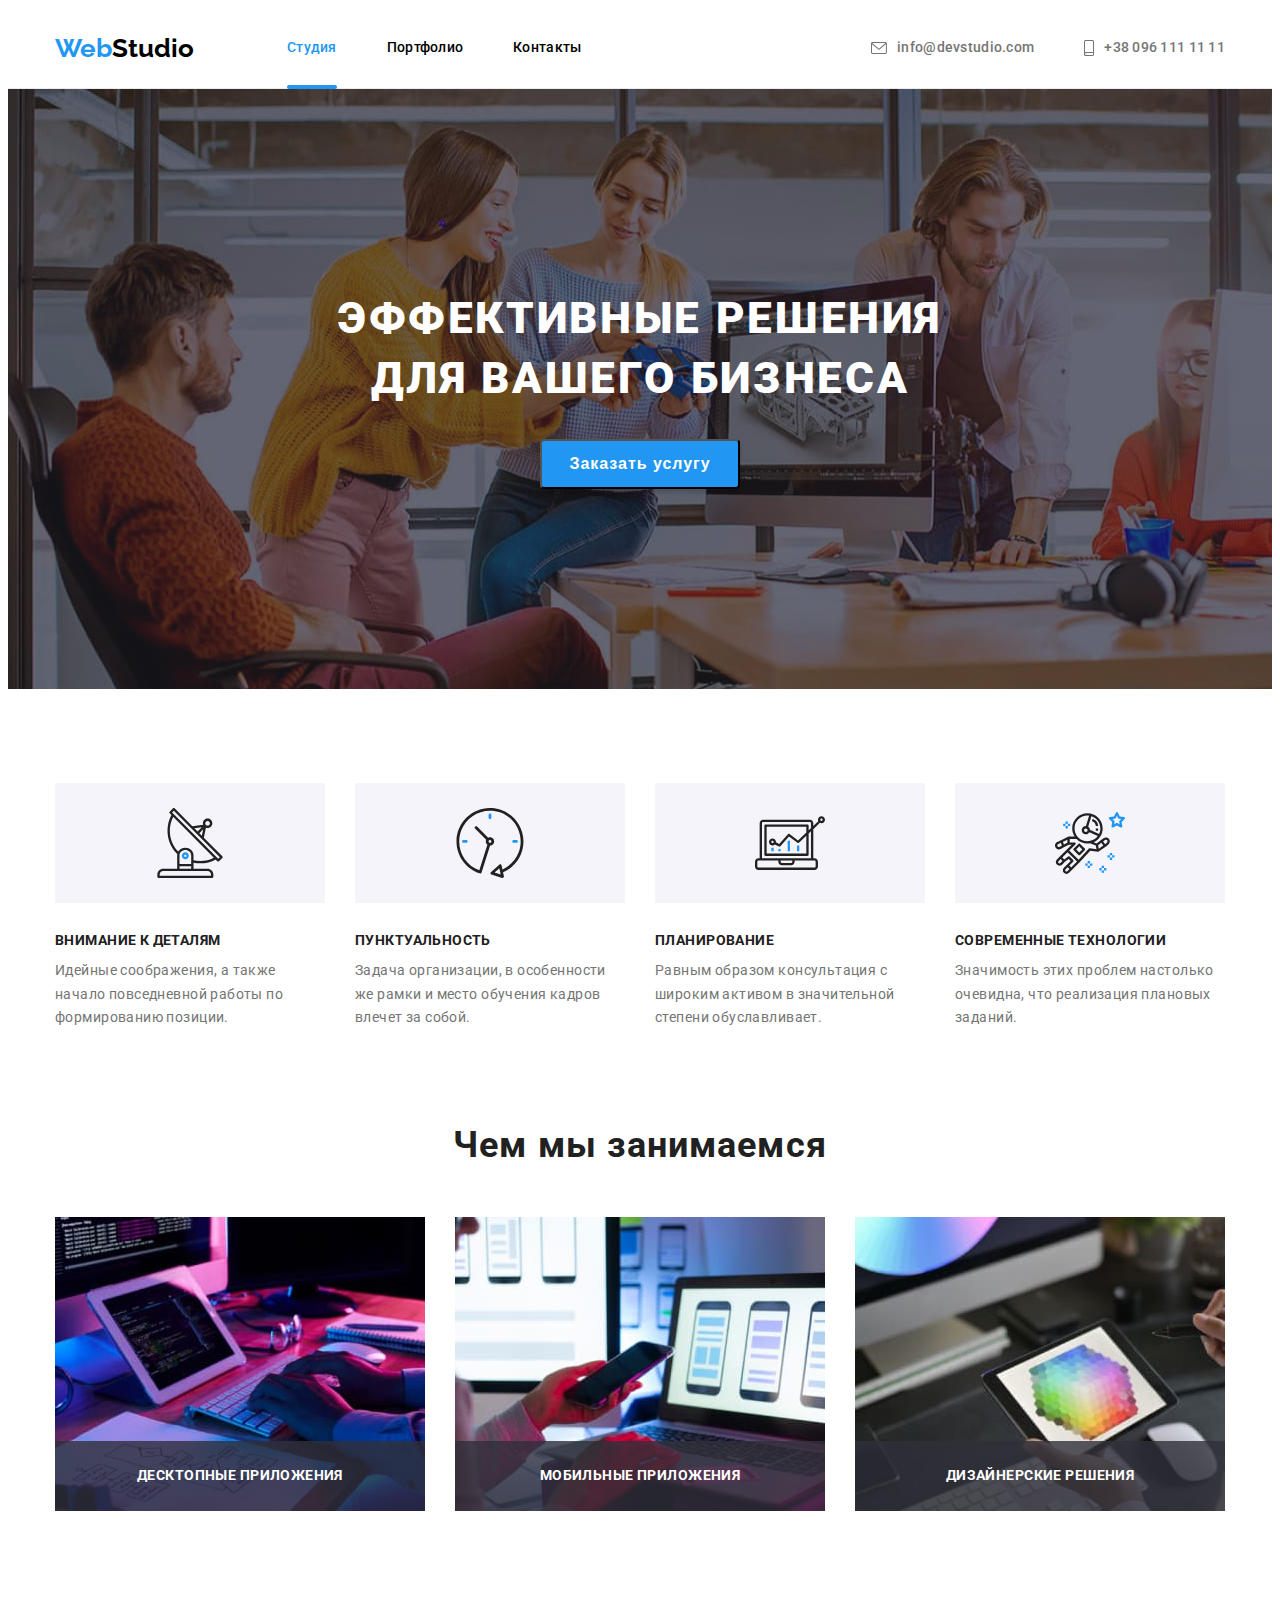
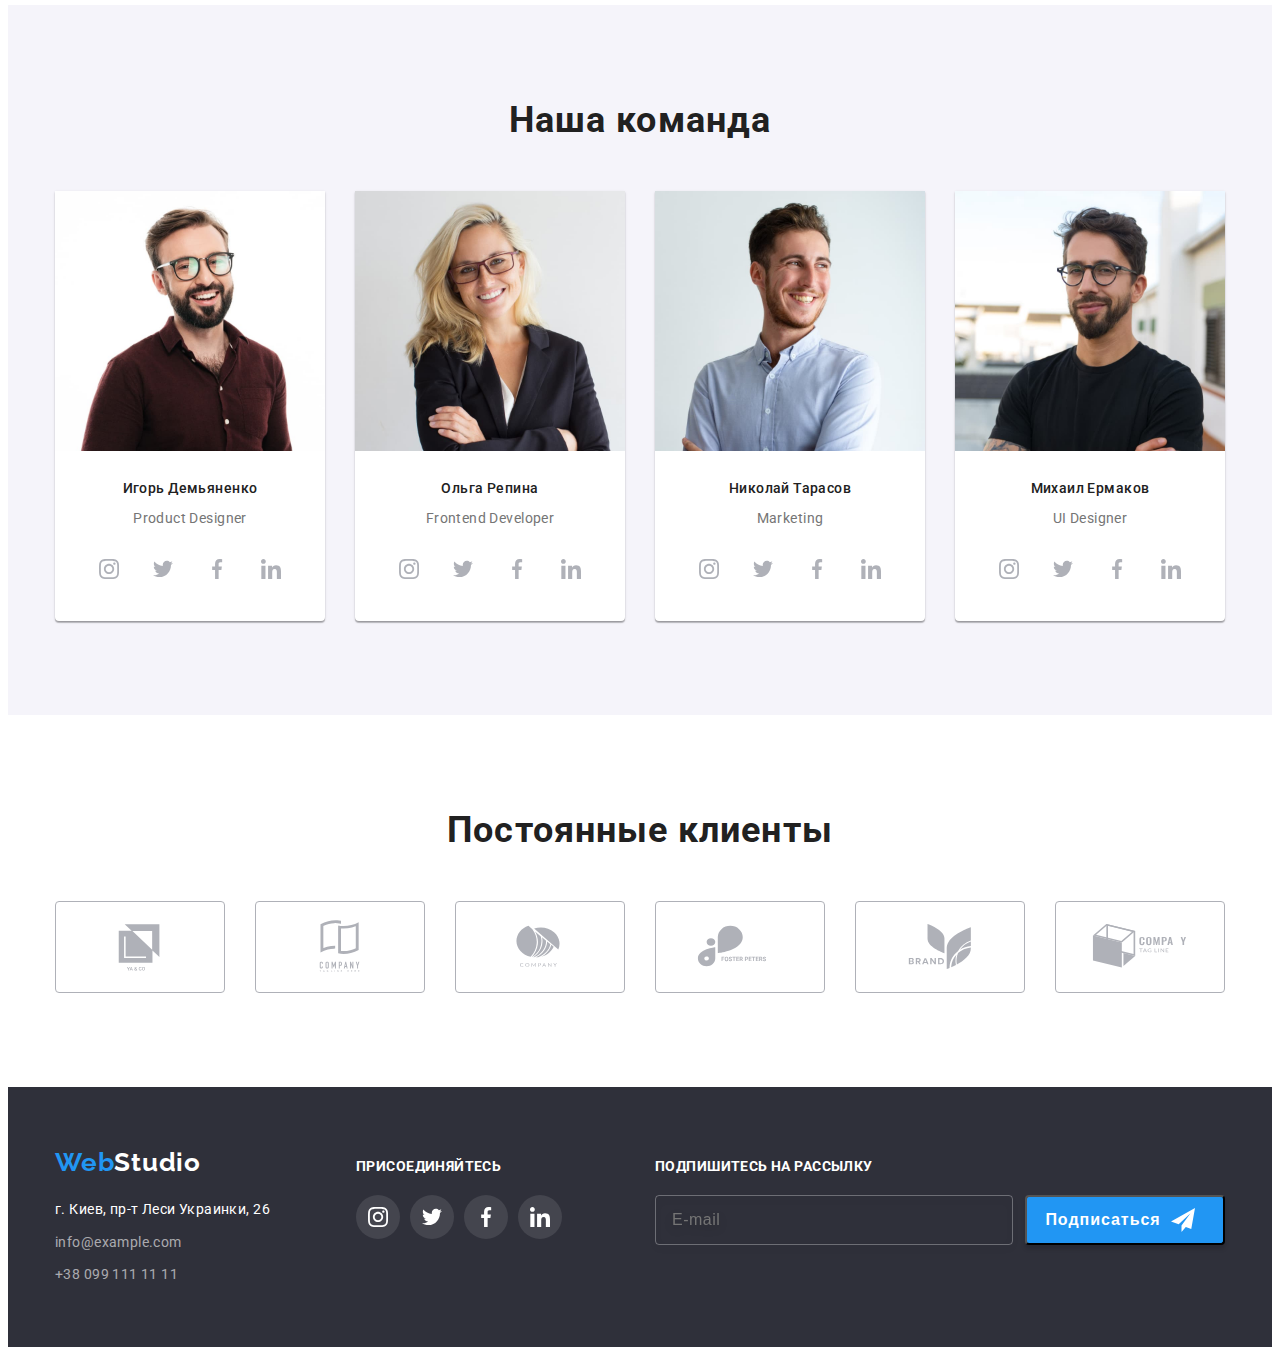
==== index.html @ 35cf9055 "1" ====
<!DOCTYPE html>
<html lang="ru">
  <head>
    <meta charset="UTF-8" />
    <meta http-equiv="X-UA-Compatible" content="IE=edge" />
    <meta name="viewport" content="width=device-width, initial-scale=1.0" />
    <title>WebStudio</title>
    <!-- подключение  modern-normalize -->
    <link
      rel="stylesheet"
      href="https://cdnjs.cloudflare.com/ajax/libs/modern-normalize/1.1.0/modern-normalize.min.css"
      integrity="sha512-wpPYUAdjBVSE4KJnH1VR1HeZfpl1ub8YT/NKx4PuQ5NmX2tKuGu6U/JRp5y+Y8XG2tV+wKQpNHVUX03MfMFn9Q=="
      crossorigin="anonymous"
      referrerpolicy="no-referrer"
    />
    <!-- подключение css -->
    <link rel="stylesheet" href="./css/styles.css" />
    <!-- подключение шрифтов -->
    <link rel="preconnect" href="https://fonts.googleapis.com" />
    <link rel="preconnect" href="https://fonts.gstatic.com" crossorigin />
    <link
      href="https://fonts.googleapis.com/css2?family=Raleway:wght@700&family=Roboto:wght@400;500;700;900&display=swap"
      rel="stylesheet"
    />
  </head>
  <body>
        
        <!-- <div class="backdrop is-hidden" data-modal>
          <div class="modal">
            <button type="button" class="modal-close" data-modal-close>
              <svg width="18" height="18">
                <use href="./imeges/icons.svg#icon-close"></use>
              </svg>
            </button>
          </div>
        </div> -->

    <!--Верхняя линия-->
    <header class="header">
      <div class="container">
        <nav class="header-nav">
          <a href="./index.html" class="header-logo link"><span class="header-web">Web</span>Studio</a>
          <ul class="list header-list">
            <li class="header-item">
              <a href="./index.html" class="link header-link current">Студия</a>
            </li>
            <li class="header-item">
              <a href="./portfolio.html" class="link header-link">Портфолио</a>
            </li>
            <li class="header-item">
              <a href="" class="link header-link">Контакты</a>
            </li>
          </ul>
        </nav>
        <!-- <div class="header-contact-list"> -->
        <ul class="header-list list header-contact-list">
          <li class="contact-item">
            <a href="mailto:info@devstudio.com" class="link header-contact">
              <svg class="tel-svg" width="16" height="12">
                <use href="./imeges/icons.svg#icon-envelope"></use>
              </svg>
              info@devstudio.com</a
            >
          </li>
          <li class="contact-item">
            <a href="tel:+380961111111" class="link header-contact">
              <svg class="tel-svg" width="10" height="16">
                <use href="./imeges/icons.svg#icon-smartphone"></use>
              </svg>
              +38 096 111 11 11</a
            >
          </li>
        </ul>
        <!-- </div> -->
      </div>
    </header>
    <main>
      <!--Герой-->
      <section class="hero">
        <div class="container">
          <h1 class="hero-title">Эффективные решения для вашего бизнеса</h1>
          <button type="button" class="button" data-modal-open>Заказать услугу</button>
        </div>
      </section>

      <!--Принципы работы-->
      <section class="work-principles">
        <div class="container">
          <h2 class="section-title visually-hidden">Принципы работы</h2>
          <ul class="list">
            <li class="principles-item">
              <div class="principles-icon-box">
                <svg width="70" height="70">
                  <use href="./imeges/icons.svg#icon-antenna"></use>
                </svg>
              </div>
              <h3 class="secondary-title">Внимание к деталям</h3>
              <p class="section-text">
                Идейные соображения, а также начало повседневной работы по формированию позиции.
              </p>
            </li>
            <li class="principles-item">
              <div class="principles-icon-box">
                <svg width="70" height="70">
                  <use href="./imeges/icons.svg#icon-clock"></use>
                </svg>
              </div>
              <h3 class="secondary-title">Пунктуальность</h3>
              <p class="section-text">
                Задача организации, в особенности же рамки и место обучения кадров влечет за собой.
              </p>
            </li>
            <li class="principles-item">
              <div class="principles-icon-box">
                <svg width="70" height="70">
                  <use href="./imeges/icons.svg#icon-diagram"></use>
                </svg>
              </div>
              <h3 class="secondary-title">Планирование</h3>
              <p class="section-text">
                Равным образом консультация с широким активом в значительной степени обуславливает.
              </p>
            </li>
            <li class="principles-item">
              <div class="principles-icon-box">
                <svg width="70" height="70">
                  <use href="./imeges/icons.svg#icon-astronaut"></use>
                </svg>
              </div>
              <h3 class="secondary-title">Современные технологии</h3>
              <p class="section-text">
                Значимость этих проблем настолько очевидна, что реализация плановых заданий.
              </p>
            </li>
          </ul>
        </div>
      </section>
      <!--Чем мы занимаемся-->
      <section class="activity">
        <div class="container">
          <h2 class="section-title">Чем мы занимаемся</h2>
          <ul class="list">
            <li class="activity-item">
              <div class="activity-wrap">
              <img src="./imeges/box1.jpg" alt="Разработка сайтов" width="370" />
              <p class="activity-wrap-text">Десктопные приложения</p>
            </div>
            </li>
            <li class="activity-item">
              <div class="activity-wrap">
              <img src="./imeges/box2.jpg" alt="Оптимизация" width="370" />
              <p class="activity-wrap-text">Мобильные приложения</p>
            </div>
            </li>
            <li class="activity-item">
              <div class="activity-wrap">
              <img src="./imeges/box3.jpg" alt="Подбор цвета" width="370" />
              <p class="activity-wrap-text">Дизайнерские решения</p>
            </div>
            </li>
          </ul>
        </div>
      </section>
      <!--Наша команда-->
      <section class="team">
        <div class="container">
          <h2 class="section-title">Наша команда</h2>
          <ul class="list team-list">
            <li class="team-item">
              <img
                src="./imeges/img_igor.jpg"
                alt="Игорь Демьяненко"
                class="team-img"
                width="270"
              />
              <div class="team-text">
                <h3 class="secondary-title">Игорь Демьяненко</h3>
                <p class="section-text">Product Designer</p>
                <ul class="list social-list">
                  <li class="social-item">
                    <a href="" class="link social-link">
                      <svg class="svg-social" width="20" height="20">
                        <use href="./imeges/icons.svg#icon-instagram"></use>
                      </svg>
                    </a>
                  </li>
                  <li class="social-item">
                    <a href="" class="link social-link">
                      <svg class="svg-social" width="20" height="20">
                        <use href="./imeges/icons.svg#icon-twitter"></use>
                      </svg>
                    </a>
                  </li>
                  <li class="social-item">
                    <a href="" class="link social-link">
                      <svg class="svg-social" width="20" height="20">
                        <use href="./imeges/icons.svg#icon-facebook"></use>
                      </svg>
                    </a>
                  </li>
                  <li class="social-item">
                    <a href="" class="link social-link">
                      <svg class="svg-social" width="20" height="20">
                        <use href="./imeges/icons.svg#icon-linkedin"></use>
                      </svg>
                    </a>
                  </li>
                </ul>
              </div>
              <div class="social-wrap">
                
              </div>
            </li>
            <li class="team-item">
              <img src="./imeges/img_olga.jpg" alt="Ольга Репина" class="team-img" width="270" />
              <div class="team-text">
                <h3 class="secondary-title">Ольга Репина</h3>
                <p class="section-text">Frontend Developer</p>
                <ul class="list social-list">
                  <li class="social-item">
                    <a href="" class="link social-link">
                      <svg class="svg-social" width="20" height="20">
                        <use href="./imeges/icons.svg#icon-instagram"></use>
                      </svg>
                    </a>
                  </li>
                  <li class="social-item">
                    <a href="" class="link social-link">
                      <svg class="svg-social" width="20" height="20">
                        <use href="./imeges/icons.svg#icon-twitter"></use>
                      </svg>
                    </a>
                  </li>
                  <li class="social-item">
                    <a href="" class="link social-link">
                      <svg class="svg-social" width="20" height="20">
                        <use href="./imeges/icons.svg#icon-facebook"></use>
                      </svg>
                    </a>
                  </li>
                  <li class="social-item">
                    <a href="" class="link social-link">
                      <svg class="svg-social" width="20" height="20">
                        <use href="./imeges/icons.svg#icon-linkedin"></use>
                      </svg>
                    </a>
                  </li>
                </ul>
              </div>
              <!-- <div class="social-wrap"> -->
                
              <!-- </div> -->
            </li>
            <li class="team-item">
              <img
                src="./imeges/img_nikolay.jpg"
                alt="Николай Тарасов"
                class="team-img"
                width="270"
              />
              <div class="team-text">
                <h3 class="secondary-title">Николай Тарасов</h3>
                <p class="section-text">Marketing</p>
                <ul class="list social-list">
                  <li class="social-item">
                    <a href="" class="link social-link">
                      <svg class="svg-social" width="20" height="20">
                        <use href="./imeges/icons.svg#icon-instagram"></use>
                      </svg>
                    </a>
                  </li>
                  <li class="social-item">
                    <a href="" class="link social-link">
                      <svg class="svg-social" width="20" height="20">
                        <use href="./imeges/icons.svg#icon-twitter"></use>
                      </svg>
                    </a>
                  </li>
                  <li class="social-item">
                    <a href="" class="link social-link">
                      <svg class="svg-social" width="20" height="20">
                        <use href="./imeges/icons.svg#icon-facebook"></use>
                      </svg>
                    </a>
                  </li>
                  <li class="social-item">
                    <a href="" class="link social-link">
                      <svg class="svg-social" width="20" height="20">
                        <use href="./imeges/icons.svg#icon-linkedin"></use>
                      </svg>
                    </a>
                  </li>
                </ul>
              </div>
              <!-- <div class="social-wrap"> -->
                
              <!-- </div> -->
            </li>
            <li class="team-item">
              <img
                src="./imeges/img_mihail.jpg"
                alt="Михаил Ермаков"
                class="team-img"
                width="270"
              />
              <div class="team-text">
                <h3 class="secondary-title">Михаил Ермаков</h3>
                <p class="section-text">UI Designer</p>
                <ul class="list social-list">
                  <li class="social-item">
                    <a href="" class="link social-link">
                      <svg class="svg-social" width="20" height="20">
                        <use href="./imeges/icons.svg#icon-instagram"></use>
                      </svg>
                    </a>
                  </li>
                  <li class="social-item">
                    <a href="" class="link social-link">
                      <svg class="svg-social" width="20" height="20">
                        <use href="./imeges/icons.svg#icon-twitter"></use>
                      </svg>
                    </a>
                  </li>
                  <li class="social-item">
                    <a href="" class="link social-link">
                      <svg class="svg-social" width="20" height="20">
                        <use href="./imeges/icons.svg#icon-facebook"></use>
                      </svg>
                    </a>
                  </li>
                  <li class="social-item">
                    <a href="" class="link social-link">
                      <svg class="svg-social" width="20" height="20">
                        <use href="./imeges/icons.svg#icon-linkedin"></use>
                      </svg>
                    </a>
                  </li>
                </ul>
              </div>
              <!-- <div class="social-wrap"> -->
                
              <!-- </div> -->
            </li>
          </ul>
        </div>
      </section>

      <!-- Постоянные клиенты -->

      <section class="clients">
        <div class="container">
        <h2 class="section-title">Постоянные клиенты</h2>
          <ul class="clients-list list">
            <li class="clients-item">
            <a href="" class="link clients-link">
              <svg class="clients-icon" width="106" height="60">
                <use href='./imeges/icons.svg#icon-logo1'></use>

              </svg>
            </a>
          </li>
          <li class="clients-item">
            <a href="" class="link clients-link">
              <svg class="clients-icon" width="106" height="60">
                <use href='./imeges/icons.svg#icon-logo2'></use>

              </svg>
            </a>
          </li>
          <li class="clients-item">
            <a href="" class="link clients-link">
              <svg class="clients-icon" width="106" height="60">
                <use href='./imeges/icons.svg#icon-logo3'></use>

              </svg>
            </a>
          </li>
          <li class="clients-item">
            <a href="" class="link clients-link">
              <svg class="clients-icon" width="106" height="60">
                <use href='./imeges/icons.svg#icon-logo4'></use>

              </svg>
            </a>
          </li>
          <li class="clients-item">
            <a href="" class="link clients-link">
              <svg class="clients-icon" width="106" height="60">
                <use href='./imeges/icons.svg#icon-logo5'></use>

              </svg>
            </a>
          </li>
          <li class="clients-item">
            <a href="" class="link clients-link">
              <svg class="clients-icon" width="106" height="60">
                <use href='./imeges/icons.svg#icon-logo6'></use>

              </svg>
            </a>
          </li>
        </ul>
      </div>
        </section>
    </main>


    <!--Футер-->
    <footer class="footer">
      <div class="container">
        <div class="footer-address-wrap">
        <a href="./index.html" class="footer-logo link"><span class="header-web">Web</span>Studio</a>
        <address class="footer-address">
          <ul class="list">
            <li class="footer-item">
              <a
                class="link footer-address"
                href="https://goo.gl/maps/mXZvtL3YNKknpCyy6"
                target="_blank"
                rel="noopener noreferrer"
                >г. Киев, пр-т Леси Украинки, 26</a
              >
            </li>
            <li class="footer-item">
              <a href="mailto:info@example.com" class="link footer-contact">info@example.com</a>
            </li>
            <li class="footer-item">
              <a href="tel:+380991111111" class="link footer-contact">+38 099 111 11 11</a>
            </li>
          </ul>
        </address>
        </div>
        <div class="footer-social">
          <h3 class="secondary-title">присоединяйтесь</h3>
          <ul class="list footer-social-list">
            <li class="footer-social-item">
              <a href="" class="footer-social-link link">
                <svg class="footer-svg" width="20" height="20" >
                  <use href="./imeges/icons.svg#icon-instagram">
                  </use>
                </svg>
              </a>
            </li>
            <li class="footer-social-item">
              <a href="" class="footer-social-link link">
                <svg class="footer-svg" width="20" height="20" >
                  <use href="./imeges/icons.svg#icon-twitter">
                  </use>
                </svg>
              </a>
            </li>
            <li class="footer-social-item">
              <a href="" class="footer-social-link link">
                <svg class="footer-svg" width="20" height="20" >
                  <use href="./imeges/icons.svg#icon-facebook">
                  </use>
                </svg>
              </a>
            </li>
            <li class="footer-social-item">
              <a href="" class="footer-social-link link">
                <svg class="footer-svg" width="20" height="20" >
                  <use href="./imeges/icons.svg#icon-linkedin">
                  </use>
                </svg>
              </a>
            </li>
          </ul>
        </div>
        <form action="#" class="subscribe-form">
        <div class="subscribe">

          <div class="subscribe-wrap-up">
          <label for="subscribe-email" class="subscribe-text">Подпишитесь на рассылку</label>
          </div>
          <div class="subscribe-wrap">
          <input type="email" name="subscribe-email" id="subscribe-email" class="subscribe-input" placeholder="E-mail">
          
          <button type="submit" class="button btn-subscribe">
            Подписаться
            <svg class="icon-send" width='24' height='24'>
              <use href="./imeges/icons.svg#icon-send"></use>
            </svg>
          </button>
          </div>
          </div>

          </form>

      </div>
    </footer>
    <div class="backdrop is-hidden" data-modal>
          <div class="modal">
            <button type="button" class="modal-close button" data-modal-close>
              <svg width="18" height="18">
                <use href="./imeges/icons.svg#icon-close"></use>
              </svg>
            </button>
            <p class="title-modal">Оставьте свои данные, мы вам перезвоним</p>
            <form action="#">

              <div class="form-field">
              <label for="name" class="modal-label">Имя</label>
              <input type="text" name="name" class="modal-input" id="name">
              <svg width="18" height="18" class="form-input-icon">
                <use href="./imeges/icons.svg#icon-modal-name"></use>
              </svg>
              </div>

               <div class="form-field">
              <label for="tel" class="modal-label">Телефон</label>
              <input type="tel" name="phone" class="modal-input" id="tel">
              <svg width="18" height="18" class="form-input-icon">
                <use href="./imeges/icons.svg#icon-modal-phone"></use>
              </svg>
              </div>

               <div class="form-field">
              <label for="email" class="modal-label">Почта</label>
              <input type="email" name="email" class="modal-input" id="email">
              <svg width="18" height="18" class="form-input-icon">
                <use href="./imeges/icons.svg#icon-modal-email"></use>
              </svg>
              </div>

              <div class="form-field-coment">
              <label for="coment" class="modal-label">Почта</label>
              <textarea name="coment" id="coment" class="modal-coment" placeholder="Введите текст" ></textarea>
              </div>

              <div class="form-check">
              <input type="checkbox" id="check" class="policy-check visually-hidden">
              <label for="check" class="check-text">
              <span class="check-span">
                <svg width="16" height="15" class="form-check-icon">
                <use href="./imeges/icons.svg#icon-check"></use>
              </svg>
              </span>Соглашаюсь с рассылкой и принимаю&nbsp;<a href="">Условия договора</a></label>
              </div>

              <button type="submit" class="button btn-modal">Отправить</button>
            </form>
          </div>
        </div>



    <script src="./js/modal.js"></script>
  </body>
</html>
---- css/styles.css ----
* {
  box-sizing: border-box;
}

:root {
  --title-color-text: #212121;
  --primery-color-text: #757575;
  --color-prime: #000000;
  --color-hover: #2196f3;
}

body {
  font-family: 'Roboto', sans-serif;
}

p,
h1,
h2,
h3,
h4,
h5,
h6 {
  margin: 0;
}

ul {
  margin: 0;
  padding: 0;
}

button {
  cursor: pointer;
  padding: 0;
}

img {
  display: block;
}

.list {
  list-style: none;
}

.link {
  text-decoration: none;
}

.visually-hidden {
  position: absolute;
  white-space: nowrap;
  width: 1px;
  height: 1px;
  overflow: hidden;
  border: 0;
  padding: 0;
  clip: rect(0 0 0 0);
  clip-path: inset(50%);
  margin: -1px;
}

.container {
  width: 1200px;
  padding-left: 15px;
  padding-right: 15px;
  margin: 0 auto;
  /* outline: 2px solid red; */
}

/* Цвет заголовка секции  #757575  */
/* Цвет дополнительного текста #212121 */
/* Цвет фона белый  */

.list {
  list-style: none;
}
.link {
  text-decoration: none;
}
/* ----------------------------header------------------ */
.header .container {
  display: flex;
  align-items: center;
}
.header {
  border-bottom: 1px solid #ececec;
}
.header-nav {
  display: flex;
  align-items: center;
}
.header-nav .header-logo {
  margin-right: 93px;
  font-family: 'Raleway', sans-serif;
  font-weight: 700;
  font-size: 26px;
  line-height: 1.19;
  color: var(--color-prime);
}
.header-web {
  color: #2196f3;
}
.header-list {
  display: flex;
  font-weight: 500;
  font-size: 14px;
  line-height: 1.14;
  letter-spacing: 0.02em;
}
.header-item:not(:last-child) {
  margin-right: 50px;
}
.tel-svg {
  margin-right: 10px;
  align-items: center;
}
.header-contact {
  display: flex;
  align-items: center;
  color: var(--primery-color-text);
  font-weight: 500;
  font-size: 14px;
  line-height: 1.14;
  letter-spacing: 0.02em;
  fill: #757575;
  padding-top: 32px;
  padding-bottom: 32px;
  transition: color 250ms cubic-bezier(0.4, 0, 0.2, 1), fill 250ms cubic-bezier(0.4, 0, 0.2, 1);
}
.header-contact-list {
  display: flex;
  margin-left: auto;
  align-items: center;
}
.contact-item:nth-child(1) {
  margin-right: 50px;
}
.header-nav .header-list {
  color: var(--color-hover);
}

.header-link {
  display: block;
  padding-top: 32px;
  padding-bottom: 32px;
  color: var(--color-prime);
  transition: color 250ms cubic-bezier(0.4, 0, 0.2, 1);
}
.current {
  color: var(--color-hover);
  position: relative;
}
.current::after {
  content: '';
  width: 100%;
  height: 4px;
  background-color: var(--color-hover);
  border-radius: 2px;
  position: absolute;
  left: 0;
  bottom: -1px;
}
.header-link:hover,
.header-link:focus,
.header-contact:hover,
.header-contact:focus,
.tel-svg:hover {
  color: var(--color-hover);
  fill: var(--color-hover);
}

/*------------------------ HERO---------------- */
.hero {
  max-width: 1600px;
  /* background-color: #2f303a; */
  padding-top: 200px;
  padding-bottom: 200px;
  text-align: center;
  margin: 0 auto;
  /* background: rgba(47, 48, 58, 0.4); */
  background-image: linear-gradient(to top, rgba(47, 48, 58, 0.4), rgba(47, 48, 58, 0.4)),
    url(../imeges/Img.jpg);
}

.hero .hero-title {
  color: white;
  font-family: Roboto;
  font-weight: 900;
  font-size: 44px;
  line-height: 1.36;
  letter-spacing: 0.06em;
  text-transform: uppercase;
  text-align: center;
  margin: 0 auto 30px auto;
  max-width: 696px;
}

.button {
  box-shadow: 0px 4px 4px rgba(0, 0, 0, 0.15);
  border-radius: 4px;
  width: 200px;
  height: 50px;
  color: white;
  background-color: var(--color-hover);
  font-weight: 700;
  font-size: 16px;
  line-height: 1.875;
  letter-spacing: 0.06em;
  transition: background-color 250ms cubic-bezier(0.4, 0, 0.2, 1);
}
.hero .button:hover,
.hero .button:focus {
  background-color: #188ce8;
}

/* ---------------------SECTION--------------- */
.section-title {
  color: var(--title-color-text);
  font-weight: 700;
  font-size: 36px;
  line-height: 1.17;
  letter-spacing: 0.03em;
  text-align: center;
  margin-bottom: 50px;
}
.work-principles .secondary-title {
  font-weight: 700;
  text-transform: uppercase;
  margin-bottom: 10px;
}
.secondary-title {
  color: var(--title-color-text);
  font-weight: 500;
  font-size: 14px;
  line-height: 1.14;
  letter-spacing: 0.03em;
  /* text-transform: uppercase; */
}
.section-text {
  color: var(--primery-color-text);
  font-weight: 400;
  font-size: 14px;
  line-height: 1.71;
  letter-spacing: 0.03em;
}

/* ----------------Принципы работы----------- */
.work-principles {
  padding-top: 94px;
}
.principles-icon-box {
  display: flex;
  align-items: center;
  justify-content: center;
  width: 270px;
  height: 120px;
  background-color: #f5f4fa;
  /* text-align: center;
  padding-top: 25px;
  padding-bottom: 25px; */
  /* filter: drop-shadow(0px 4px 4px rgba(0, 0, 0, 0.25)); */
  margin-bottom: 30px;
}

.work-principles .list {
  display: flex;
  margin-right: -30px;
}
.activity .section-title {
  margin-bottom: 50px;
}
.principles-item {
  width: 270px;
  margin-right: 30px;
}
/* ------------Чем мы занимаемся----------- */
.activity {
  padding-top: 94px;
  padding-bottom: 94px;
}
.activity-wrap {
  position: relative;
}
.activity-wrap-text {
  display: flex;
  align-items: center;
  justify-content: center;
  position: absolute;
  bottom: 0;
  right: 0;
  width: 100%;
  padding-top: 27px;
  padding-bottom: 27px;
  /* height: 70px; */
  background: rgba(47, 48, 58, 0.8);
  font-weight: 700;
  font-size: 14px;
  line-height: 1.14;
  text-align: center;
  letter-spacing: 0.03em;
  text-transform: uppercase;
  color: #ffffff;
}
.activity .list {
  display: flex;

  /* margin-right: -30px; */
}
.activity-item:not(:last-child) {
  margin-right: 30px;
}
/* ------------Наша команда----------- */
.team {
  background-color: #f5f4fa;
  padding-top: 94px;
  padding-bottom: 94px;
}
.team .section-title {
  margin-bottom: 50px;
}
.team-list {
  display: flex;
  margin-right: -30px;
}

.team-item {
  margin-right: 30px;
  background-color: #fff;
  /* padding-bottom: 30px; */
  box-shadow: 0px 1px 3px rgba(0, 0, 0, 0.12), 0px 1px 1px rgba(0, 0, 0, 0.14),
    0px 2px 1px rgba(0, 0, 0, 0.2);
  border-radius: 0px 0px 4px 4px;
}
.team-text {
  padding: 30px 20px 30px 20px;
  text-align: center;
}
.team .secondary-title {
  margin-bottom: 10px;
}
.team .section-text {
  margin-bottom: 16px;
  /* text-align: center; */
  /* margin-bottom: 30px; */
}
.social-list {
  display: flex;
  align-items: center;
  justify-content: center;
}

.social-link {
  display: flex;
  align-items: center;
  justify-content: center;
  width: 44px;
  height: 44px;
  color: #afb1b8;
  border-radius: 50%;
  background-color: #fff;
  transition: color 250ms cubic-bezier(0.4, 0, 0.2, 1),
    background-color 250ms cubic-bezier(0.4, 0, 0.2, 1);
}
.svg-social {
  fill: currentColor;
}

.social-link:hover,
.social-link:focus {
  background-color: var(--color-hover);
  width: 44px;
  height: 44px;
  border-radius: 50%;
  cursor: pointer;
  color: #ffffff;
}

.social-item {
  display: flex;
  align-items: center;
  justify-content: center;
}
.social-item + .social-item {
  margin-left: 10px;
}

/* --------------------Постоянные клиенты #afb1b8 ------------ */
.clients {
  padding-top: 94px;
  padding-bottom: 94px;
}
.clients-list {
  display: flex;
}
.clients-link {
  display: flex;
  align-items: center;
  justify-content: center;
  width: 170px;
  height: 92px;
  border: 1px solid #afb1b8;
  border-radius: 4px;
  color: #afb1b8;
  transition: color 250ms cubic-bezier(0.4, 0, 0.2, 1), border 250ms cubic-bezier(0.4, 0, 0.2, 1);
}
.clients-icon {
  fill: currentColor;
}
.clients-item + .clients-item {
  margin-left: 30px;
}
.clients-link:hover {
  color: var(--color-hover);
  border: 1px solid #2196f3;
}

/* -------------------- FOOTER------------ */
.footer {
  /* display: flex; */
  /* flex-direction: row; */
  background: #2f303a;
  padding-top: 60px;
  padding-bottom: 60px;
}
.footer .container {
  display: flex;
  align-items: baseline;
}
.footer-logo {
  display: block;
  color: #ffffff;
  font-family: Raleway;
  font-weight: 700;
  font-size: 26px;
  line-height: 1.19;
  letter-spacing: 0.03em;
  margin-bottom: 20px;
}
.footer-address-wrap {
  min-width: 231px;
}

.footer-address {
  color: #ffffff;
  font-style: normal;
  font-weight: 400;
  font-size: 14px;
  line-height: 1.71;
  letter-spacing: 0.03em;
  /* margin-bottom: 9px; */
}
.footer-item:not(:last-child) {
  margin-bottom: 9px;
}

.footer-contact {
  font-weight: 400;
  font-size: 14px;
  line-height: 1.71;
  letter-spacing: 0.03em;
  color: rgba(255, 255, 255, 0.6);
}
.footer-social {
  margin-left: 70px;
  margin-right: 93px;
}
.footer-social .secondary-title {
  color: #ffffff;
  font-weight: 700;
  text-transform: uppercase;
  margin-bottom: 20px;
}
.footer-social-list {
  display: flex;
}
.footer-social-link {
  display: flex;
  width: 44px;
  height: 44px;
  background: rgba(255, 255, 255, 0.1);
  border-radius: 50%;
  align-items: center;
  justify-content: center;
  color: #ffffff;
  transition: background-color 250ms cubic-bezier(0.4, 0, 0.2, 1);
}
.footer-social-item + .footer-social-item {
  margin-left: 10px;
}
.footer-social-link:hover,
.footer-social-link:focus {
  background-color: var(--color-hover);
}
.footer-svg {
  fill: currentColor;
}
.subscribe {
  display: flex;
  flex-direction: column;
  margin-left: auto;
}
.subscribe-form {
  margin-left: auto;
}
.subscribe-text {
  font-weight: 700;
  font-size: 14px;
  line-height: 1.14;
  letter-spacing: 0.03em;
  text-transform: uppercase;
  color: #ffffff;
}

.subscribe-input {
  width: 358px;
  outline: none;
  border: 1px solid rgba(255, 255, 255, 0.3);
  filter: drop-shadow(0px 4px 4px rgba(0, 0, 0, 0.15));
  border-radius: 4px;
  background-color: transparent;
  padding-right: 16px;
  padding-left: 16px;
  font-size: 16px;
  line-height: 1.25;
  letter-spacing: 0.03em;
  color: rgba(255, 255, 255, 0.6);
}
.btn-subscribe {
  width: 200px;
  height: 50px;
  font-weight: 700;
  font-size: 16px;
  line-height: 1.86;
  display: flex;
  align-items: center;
  justify-content: center;
  letter-spacing: 0.06em;
  color: #ffffff;
  box-shadow: 0px 4px 4px rgba(0, 0, 0, 0.15);
  margin-left: 12px;
  transition: background-color 250ms cubic-bezier(0.4, 0, 0.2, 1);
}

.btn-subscribe:hover,
.btn-subscribe:focus {
  background-color: #188ce8;
}

.icon-send {
  margin: 0 10px 0 10px;
  fill: #ffffff;
}
.subscribe-wrap-up {
  margin-bottom: 20px;
}
.subscribe-wrap {
  display: flex;
  width: 100%;
}

/* ------------Portfolio--------- */

/* ---------FILTER BUTTONS------------ */
.gallery {
  padding-top: 94px;
  padding-bottom: 94px;
}

.btn {
  font-family: inherit;
  background-color: #f5f4fa;
  color: var(--title-color-text);
  font-weight: 500;
  font-size: 16px;
  line-height: 1.63;
  letter-spacing: 0.03em;
  border-radius: 4px;
  border: none;
  padding: 6px 22px;
  transition: background-color 250ms cubic-bezier(0.4, 0, 0.2, 1),
    color 250ms cubic-bezier(0.4, 0, 0.2, 1), box-shadow 250ms cubic-bezier(0.4, 0, 0.2, 1);
}
.filter-item:not(:last-child) {
  margin-right: 8px;
}
.filter-list {
  display: flex;
  margin-bottom: 50px;
  justify-content: center;
}

.btn:hover,
.btn:focus {
  background-color: var(--color-hover);
  color: #ffffff;
  box-shadow: 0px 3px 1px rgba(0, 0, 0, 0.1), 0px 1px 2px rgba(0, 0, 0, 0.08),
    0px 2px 2px rgba(0, 0, 0, 0.12);
}

/* -----------Галерея----------------- */

.filter-title {
  color: var(--title-color-text);
  font-weight: 700;
  font-size: 18px;
  line-height: 2;
  letter-spacing: 0.06em;

  margin-bottom: 4px;
}
.filter-text {
  color: var(--primery-color-text);
  font-style: 400;
  font-size: 16px;
  line-height: 1.86;
  letter-spacing: 0.03em;
}
.gallery-text {
  padding: 20px 24px;
  border-right: 1px solid #eeeeee;
  border-bottom: 1px solid #eeeeee;
  border-left: 1px solid #eeeeee;
}
.gallery-item {
  margin-right: 30px;
  margin-bottom: 30px;
  background: #ffffff;
  flex-basis: calc((100% - 90px) / 3);
}
.gallery-list-wrap {
  position: relative;
  overflow: hidden;
}
.gallery-item:hover .gallery-hover-text {
  transform: translateY(0);
}
.gallery-hover-text {
  position: absolute;
  height: 100%;
  top: 0;
  left: 0;
  padding: 63px 24px;
  background-color: rgba(33, 150, 243, 0.9);
  font-weight: 400;
  font-size: 18px;
  line-height: 1.56;
  letter-spacing: 0.03em;
  color: #ffffff;
  transform: translateY(101%);
  transition: transform 250ms cubic-bezier(0.4, 0, 0.2, 1);
}
.gallery-link {
  display: block;
  transition: box-shadow 250ms cubic-bezier(0.4, 0, 0.2, 1);
}
.gallery-link:hover,
.gallery-link:focus {
  box-shadow: 0px 1px 1px rgba(0, 0, 0, 0.12), 0px 4px 4px rgba(0, 0, 0, 0.06),
    1px 4px 6px rgba(0, 0, 0, 0.16);
}
.gallery-list {
  display: flex;
  flex-wrap: wrap;
  margin-right: -30px;
  margin-bottom: -30px;
}

/* --------------MODAL------------ */

.backdrop {
  position: fixed;
  top: 0;
  width: 100vw;
  height: 100vh;
  background-color: rgba(0, 0, 0, 0.2);
  transition: opacity 500ms cubic-bezier(0.4, 0, 0.2, 1),
    visibility 500ms cubic-bezier(0.4, 0, 0.2, 1);
}

/* .backdrop.is-hidden {
  opacity: 0;
  pointer-events: none;
} */

.modal {
  width: 528px;
  min-height: 581px;
  background-color: #fff;
  border-radius: 4px;
  box-shadow: 0px 1px 3px rgba(0, 0, 0, 0.12), 0px 1px 1px rgba(0, 0, 0, 0.14),
    0px 2px 1px rgba(0, 0, 0, 0.2);
  position: absolute;
  top: 50%;
  left: 50%;
  padding: 40px;
  transform: translate(-50%, -50%) scale(1) rotate(0deg);
  transition: transform 500ms cubic-bezier(0.4, 0, 0.2, 1);
}
.title-modal {
  font-weight: 700;
  font-size: 20px;
  line-height: 1.15;
  text-align: center;
  letter-spacing: 0.03em;
  color: #212121;
  margin-bottom: 12px;
}
.backdrop.is-hidden .modal {
  transform: translate(-50%, -50%) scale(0.5) rotate(720deg);
  transition: transform 500ms cubic-bezier(0.4, 0, 0.2, 1);
}

.modal-close {
  position: absolute;
  display: flex;
  align-items: center;
  justify-content: center;
  top: 8px;
  right: 8px;
  width: 30px;
  height: 30px;
  background: transparent;
  border-radius: 50%;
  border: 1px solid rgba(0, 0, 0, 0.1);
}
.modal-close:hover,
.modal-close:focus {
  fill: var(--color-hover);
}
.is-hidden {
  opacity: 0;
  pointer-events: none;
  visibility: hidden;
}
.form-field {
  position: relative;
  display: flex;
  flex-direction: column;
  margin-bottom: 10px;
}
.form-field-coment {
  display: flex;
  flex-direction: column;
  margin-bottom: 20px;
}
.form-input-icon {
  position: absolute;
  /* top: 20px; */
  left: 12px;
  bottom: 11px;
  fill: var(--title-color-text);
  transition: fill 250ms cubic-bezier(0.4, 0, 0.2, 1);
}

.modal-label {
  font-size: 12px;
  line-height: 1.17;
  letter-spacing: 0.01em;
  color: #757575;
  margin-bottom: 4px;
}

.modal-input {
  outline: none;
  height: 40px;
  border: 1px solid rgba(33, 33, 33, 0.2);
  border-radius: 4px;
  padding-left: 42px;
  transition: border 250ms cubic-bezier(0.4, 0, 0.2, 1);
}
.modal-input:focus,
.modal-coment:focus {
  border: 1px solid var(--color-hover);
}
.modal-input:focus ~ .form-input-icon {
  fill: var(--color-hover);
}
.modal-coment {
  outline: none;
  width: 448px;
  height: 120px;
  padding: 12px 16px;
  border: 1px solid rgba(33, 33, 33, 0.2);
  border-radius: 4px;
  transition: border 250ms cubic-bezier(0.4, 0, 0.2, 1);
  resize: none;
}
.modal-coment::placeholder {
  font-size: 14px;
  line-height: 1.14;
  letter-spacing: 0.01em;
  color: rgba(117, 117, 117, 0.5);
}
.check-text {
  display: flex;
  align-items: center;
  justify-content: center;
  font-size: 14px;
  line-height: 1.71;
  letter-spacing: 0.03em;
  color: #757575;
}

.check-text span {
  width: 16px;
  height: 15px;
  border: 2px solid #000000;
  border-radius: 3px;
  margin-right: 8px;
  display: inline-flex;
  align-items: center;
  justify-content: center;
}

.form-check {
  display: flex;
  align-items: center;
  justify-content: center;
  margin-bottom: 30px;
}

.form-check-icon {
  fill: #ffffff;
}

.policy-check:checked + .check-text span {
  border: none;
  background-color: var(--color-hover);
}

.btn-modal {
  display: block;
  margin-right: auto;
  margin-left: auto;
  transition: background-color 250ms cubic-bezier(0.4, 0, 0.2, 1);
}
.btn-modal:hover,
.btn-modal:focus {
  background-color: #188ce8;
}
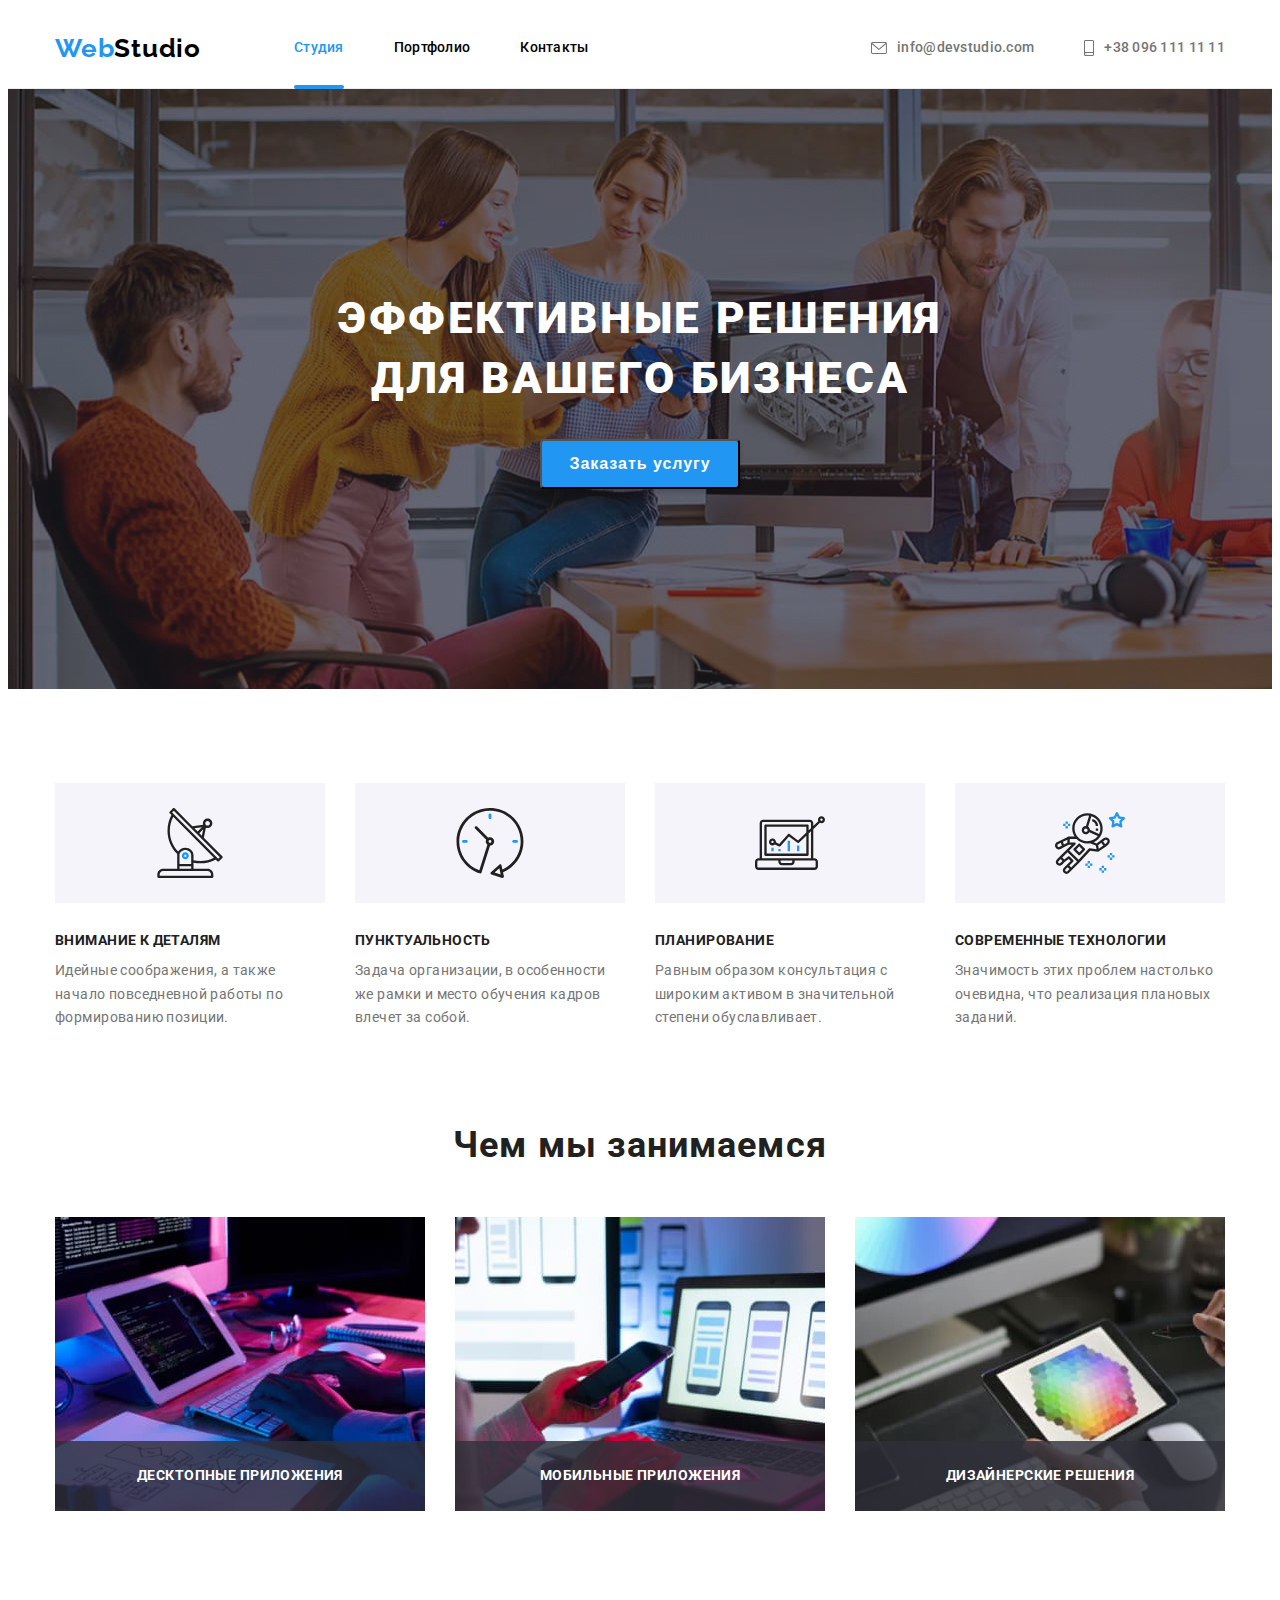
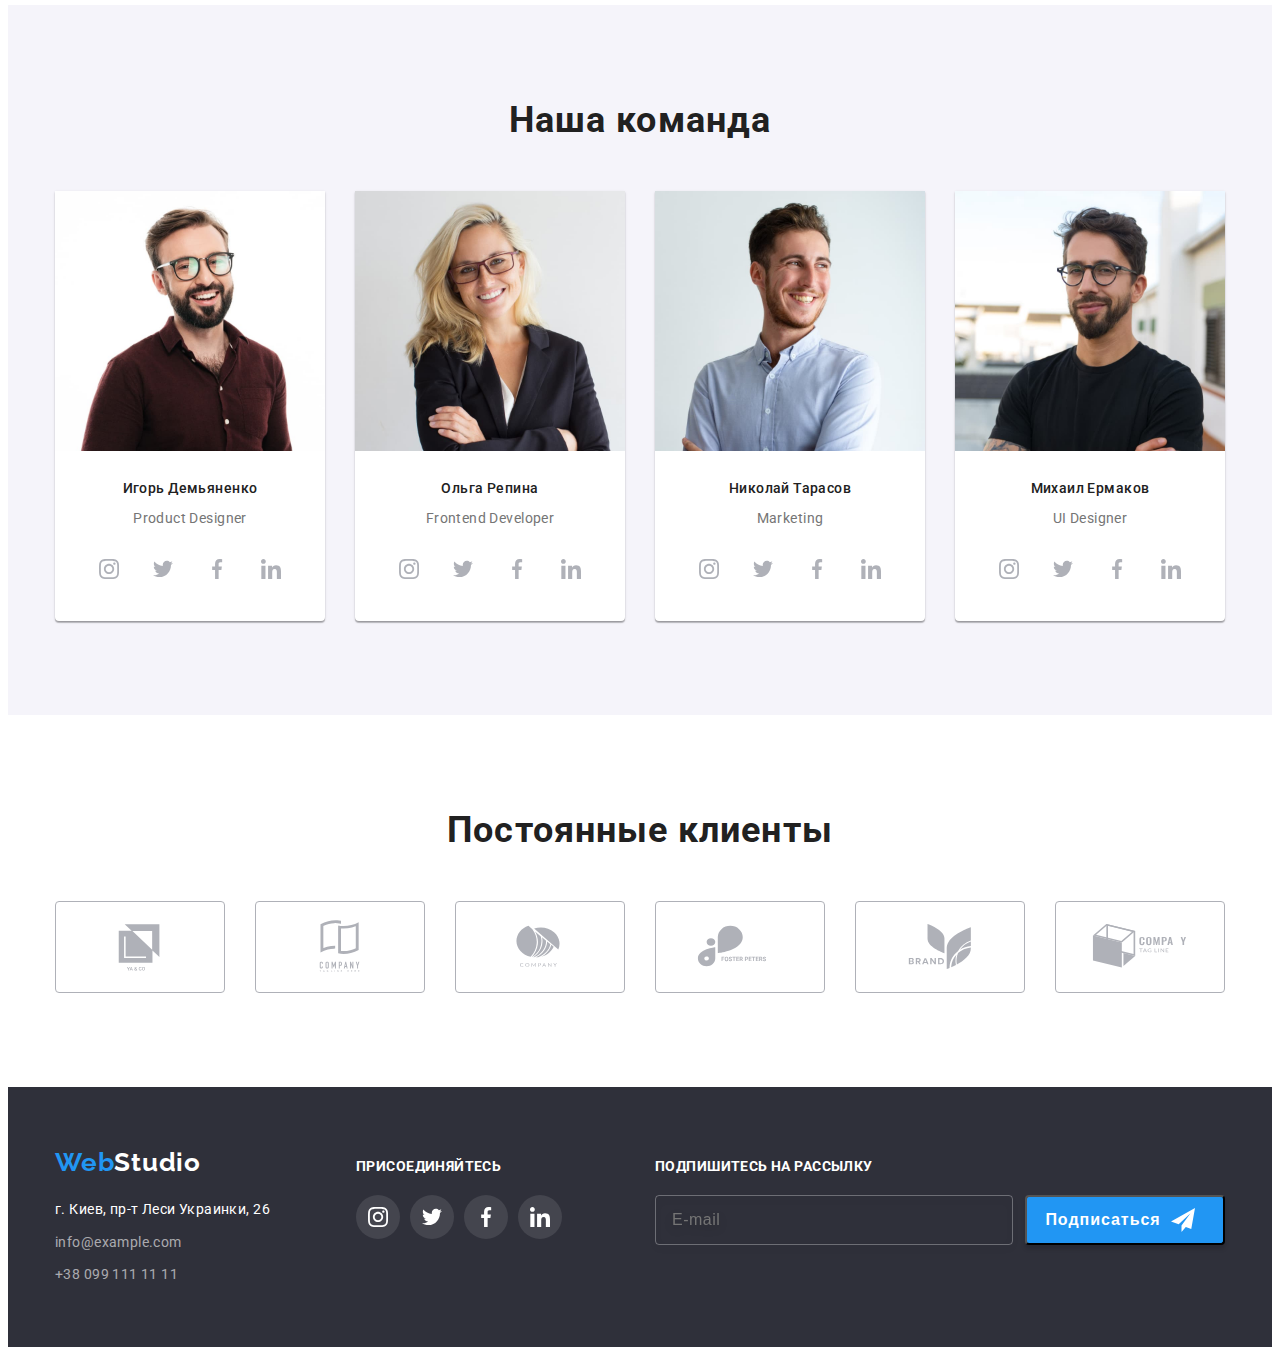
==== commit 4a1f639f: "Делает секции, заканчивает компонент _Buttons" ====
--- a/index.html
+++ b/index.html
@@ -15,6 +15,7 @@
     />
     <!-- подключение css -->
     <link rel="stylesheet" href="./css/styles.css" />
+    <link rel="stylesheet" href="./css/main.min.css" />
     <!-- подключение шрифтов -->
     <link rel="preconnect" href="https://fonts.googleapis.com" />
     <link rel="preconnect" href="https://fonts.gstatic.com" crossorigin />
@@ -24,22 +25,13 @@
     />
   </head>
   <body>
-        
-        <!-- <div class="backdrop is-hidden" data-modal>
-          <div class="modal">
-            <button type="button" class="modal-close" data-modal-close>
-              <svg width="18" height="18">
-                <use href="./imeges/icons.svg#icon-close"></use>
-              </svg>
-            </button>
-          </div>
-        </div> -->
-
     <!--Верхняя линия-->
     <header class="header">
       <div class="container">
         <nav class="header-nav">
-          <a href="./index.html" class="header-logo link"><span class="header-web">Web</span>Studio</a>
+          <a href="./index.html" class="logo logo__header link"
+            ><span class="header-web">Web</span>Studio</a
+          >
           <ul class="list header-list">
             <li class="header-item">
               <a href="./index.html" class="link header-link current">Студия</a>
@@ -142,21 +134,21 @@
           <ul class="list">
             <li class="activity-item">
               <div class="activity-wrap">
-              <img src="./imeges/box1.jpg" alt="Разработка сайтов" width="370" />
-              <p class="activity-wrap-text">Десктопные приложения</p>
-            </div>
+                <img src="./imeges/box1.jpg" alt="Разработка сайтов" width="370" />
+                <p class="activity-wrap-text">Десктопные приложения</p>
+              </div>
             </li>
             <li class="activity-item">
               <div class="activity-wrap">
-              <img src="./imeges/box2.jpg" alt="Оптимизация" width="370" />
-              <p class="activity-wrap-text">Мобильные приложения</p>
-            </div>
+                <img src="./imeges/box2.jpg" alt="Оптимизация" width="370" />
+                <p class="activity-wrap-text">Мобильные приложения</p>
+              </div>
             </li>
             <li class="activity-item">
               <div class="activity-wrap">
-              <img src="./imeges/box3.jpg" alt="Подбор цвета" width="370" />
-              <p class="activity-wrap-text">Дизайнерские решения</p>
-            </div>
+                <img src="./imeges/box3.jpg" alt="Подбор цвета" width="370" />
+                <p class="activity-wrap-text">Дизайнерские решения</p>
+              </div>
             </li>
           </ul>
         </div>
@@ -207,9 +199,7 @@
                   </li>
                 </ul>
               </div>
-              <div class="social-wrap">
-                
-              </div>
+              <div class="social-wrap"></div>
             </li>
             <li class="team-item">
               <img src="./imeges/img_olga.jpg" alt="Ольга Репина" class="team-img" width="270" />
@@ -248,7 +238,7 @@
                 </ul>
               </div>
               <!-- <div class="social-wrap"> -->
-                
+
               <!-- </div> -->
             </li>
             <li class="team-item">
@@ -293,7 +283,7 @@
                 </ul>
               </div>
               <!-- <div class="social-wrap"> -->
-                
+
               <!-- </div> -->
             </li>
             <li class="team-item">
@@ -338,7 +328,7 @@
                 </ul>
               </div>
               <!-- <div class="social-wrap"> -->
-                
+
               <!-- </div> -->
             </li>
           </ul>
@@ -349,201 +339,198 @@
 
       <section class="clients">
         <div class="container">
-        <h2 class="section-title">Постоянные клиенты</h2>
+          <h2 class="section-title">Постоянные клиенты</h2>
           <ul class="clients-list list">
             <li class="clients-item">
-            <a href="" class="link clients-link">
-              <svg class="clients-icon" width="106" height="60">
-                <use href='./imeges/icons.svg#icon-logo1'></use>
-
-              </svg>
-            </a>
-          </li>
-          <li class="clients-item">
-            <a href="" class="link clients-link">
-              <svg class="clients-icon" width="106" height="60">
-                <use href='./imeges/icons.svg#icon-logo2'></use>
-
-              </svg>
-            </a>
-          </li>
-          <li class="clients-item">
-            <a href="" class="link clients-link">
-              <svg class="clients-icon" width="106" height="60">
-                <use href='./imeges/icons.svg#icon-logo3'></use>
-
-              </svg>
-            </a>
-          </li>
-          <li class="clients-item">
-            <a href="" class="link clients-link">
-              <svg class="clients-icon" width="106" height="60">
-                <use href='./imeges/icons.svg#icon-logo4'></use>
-
-              </svg>
-            </a>
-          </li>
-          <li class="clients-item">
-            <a href="" class="link clients-link">
-              <svg class="clients-icon" width="106" height="60">
-                <use href='./imeges/icons.svg#icon-logo5'></use>
-
-              </svg>
-            </a>
-          </li>
-          <li class="clients-item">
-            <a href="" class="link clients-link">
-              <svg class="clients-icon" width="106" height="60">
-                <use href='./imeges/icons.svg#icon-logo6'></use>
-
-              </svg>
-            </a>
-          </li>
-        </ul>
-      </div>
-        </section>
+              <a href="" class="link clients-link">
+                <svg class="clients-icon" width="106" height="60">
+                  <use href="./imeges/icons.svg#icon-logo1"></use>
+                </svg>
+              </a>
+            </li>
+            <li class="clients-item">
+              <a href="" class="link clients-link">
+                <svg class="clients-icon" width="106" height="60">
+                  <use href="./imeges/icons.svg#icon-logo2"></use>
+                </svg>
+              </a>
+            </li>
+            <li class="clients-item">
+              <a href="" class="link clients-link">
+                <svg class="clients-icon" width="106" height="60">
+                  <use href="./imeges/icons.svg#icon-logo3"></use>
+                </svg>
+              </a>
+            </li>
+            <li class="clients-item">
+              <a href="" class="link clients-link">
+                <svg class="clients-icon" width="106" height="60">
+                  <use href="./imeges/icons.svg#icon-logo4"></use>
+                </svg>
+              </a>
+            </li>
+            <li class="clients-item">
+              <a href="" class="link clients-link">
+                <svg class="clients-icon" width="106" height="60">
+                  <use href="./imeges/icons.svg#icon-logo5"></use>
+                </svg>
+              </a>
+            </li>
+            <li class="clients-item">
+              <a href="" class="link clients-link">
+                <svg class="clients-icon" width="106" height="60">
+                  <use href="./imeges/icons.svg#icon-logo6"></use>
+                </svg>
+              </a>
+            </li>
+          </ul>
+        </div>
+      </section>
     </main>
-
 
     <!--Футер-->
     <footer class="footer">
       <div class="container">
         <div class="footer-address-wrap">
-        <a href="./index.html" class="footer-logo link"><span class="header-web">Web</span>Studio</a>
-        <address class="footer-address">
-          <ul class="list">
-            <li class="footer-item">
-              <a
-                class="link footer-address"
-                href="https://goo.gl/maps/mXZvtL3YNKknpCyy6"
-                target="_blank"
-                rel="noopener noreferrer"
-                >г. Киев, пр-т Леси Украинки, 26</a
-              >
-            </li>
-            <li class="footer-item">
-              <a href="mailto:info@example.com" class="link footer-contact">info@example.com</a>
-            </li>
-            <li class="footer-item">
-              <a href="tel:+380991111111" class="link footer-contact">+38 099 111 11 11</a>
-            </li>
-          </ul>
-        </address>
+          <a href="./index.html" class="logo logo__footer link"
+            ><span class="header-web">Web</span>Studio</a
+          >
+          <address class="footer-address">
+            <ul class="list">
+              <li class="footer-item">
+                <a
+                  class="link footer-address"
+                  href="https://goo.gl/maps/mXZvtL3YNKknpCyy6"
+                  target="_blank"
+                  rel="noopener noreferrer"
+                  >г. Киев, пр-т Леси Украинки, 26</a
+                >
+              </li>
+              <li class="footer-item">
+                <a href="mailto:info@example.com" class="link footer-contact">info@example.com</a>
+              </li>
+              <li class="footer-item">
+                <a href="tel:+380991111111" class="link footer-contact">+38 099 111 11 11</a>
+              </li>
+            </ul>
+          </address>
         </div>
         <div class="footer-social">
           <h3 class="secondary-title">присоединяйтесь</h3>
           <ul class="list footer-social-list">
             <li class="footer-social-item">
               <a href="" class="footer-social-link link">
-                <svg class="footer-svg" width="20" height="20" >
-                  <use href="./imeges/icons.svg#icon-instagram">
-                  </use>
+                <svg class="footer-svg" width="20" height="20">
+                  <use href="./imeges/icons.svg#icon-instagram"></use>
                 </svg>
               </a>
             </li>
             <li class="footer-social-item">
               <a href="" class="footer-social-link link">
-                <svg class="footer-svg" width="20" height="20" >
-                  <use href="./imeges/icons.svg#icon-twitter">
-                  </use>
+                <svg class="footer-svg" width="20" height="20">
+                  <use href="./imeges/icons.svg#icon-twitter"></use>
                 </svg>
               </a>
             </li>
             <li class="footer-social-item">
               <a href="" class="footer-social-link link">
-                <svg class="footer-svg" width="20" height="20" >
-                  <use href="./imeges/icons.svg#icon-facebook">
-                  </use>
+                <svg class="footer-svg" width="20" height="20">
+                  <use href="./imeges/icons.svg#icon-facebook"></use>
                 </svg>
               </a>
             </li>
             <li class="footer-social-item">
               <a href="" class="footer-social-link link">
-                <svg class="footer-svg" width="20" height="20" >
-                  <use href="./imeges/icons.svg#icon-linkedin">
-                  </use>
+                <svg class="footer-svg" width="20" height="20">
+                  <use href="./imeges/icons.svg#icon-linkedin"></use>
                 </svg>
               </a>
             </li>
           </ul>
         </div>
         <form action="#" class="subscribe-form">
-        <div class="subscribe">
-
-          <div class="subscribe-wrap-up">
-          <label for="subscribe-email" class="subscribe-text">Подпишитесь на рассылку</label>
+          <div class="subscribe">
+            <div class="subscribe-wrap-up">
+              <label for="subscribe-email" class="subscribe-text">Подпишитесь на рассылку</label>
+            </div>
+            <div class="subscribe-wrap">
+              <input
+                type="email"
+                name="subscribe-email"
+                id="subscribe-email"
+                class="subscribe-input"
+                placeholder="E-mail"
+              />
+
+              <button type="submit" class="button button__subscribe">
+                Подписаться
+                <svg class="icon-send" width="24" height="24">
+                  <use href="./imeges/icons.svg#icon-send"></use>
+                </svg>
+              </button>
+            </div>
           </div>
-          <div class="subscribe-wrap">
-          <input type="email" name="subscribe-email" id="subscribe-email" class="subscribe-input" placeholder="E-mail">
-          
-          <button type="submit" class="button btn-subscribe">
-            Подписаться
-            <svg class="icon-send" width='24' height='24'>
-              <use href="./imeges/icons.svg#icon-send"></use>
-            </svg>
-          </button>
-          </div>
-          </div>
-
-          </form>
-
+        </form>
       </div>
     </footer>
     <div class="backdrop is-hidden" data-modal>
-          <div class="modal">
-            <button type="button" class="modal-close button" data-modal-close>
-              <svg width="18" height="18">
-                <use href="./imeges/icons.svg#icon-close"></use>
-              </svg>
-            </button>
-            <p class="title-modal">Оставьте свои данные, мы вам перезвоним</p>
-            <form action="#">
-
-              <div class="form-field">
-              <label for="name" class="modal-label">Имя</label>
-              <input type="text" name="name" class="modal-input" id="name">
-              <svg width="18" height="18" class="form-input-icon">
-                <use href="./imeges/icons.svg#icon-modal-name"></use>
-              </svg>
-              </div>
-
-               <div class="form-field">
-              <label for="tel" class="modal-label">Телефон</label>
-              <input type="tel" name="phone" class="modal-input" id="tel">
-              <svg width="18" height="18" class="form-input-icon">
-                <use href="./imeges/icons.svg#icon-modal-phone"></use>
-              </svg>
-              </div>
-
-               <div class="form-field">
-              <label for="email" class="modal-label">Почта</label>
-              <input type="email" name="email" class="modal-input" id="email">
-              <svg width="18" height="18" class="form-input-icon">
-                <use href="./imeges/icons.svg#icon-modal-email"></use>
-              </svg>
-              </div>
-
-              <div class="form-field-coment">
-              <label for="coment" class="modal-label">Почта</label>
-              <textarea name="coment" id="coment" class="modal-coment" placeholder="Введите текст" ></textarea>
-              </div>
-
-              <div class="form-check">
-              <input type="checkbox" id="check" class="policy-check visually-hidden">
-              <label for="check" class="check-text">
+      <div class="modal">
+        <button type="button" class="button__modal--close" data-modal-close>
+          <svg width="18" height="18">
+            <use href="./imeges/icons.svg#icon-close"></use>
+          </svg>
+        </button>
+        <p class="title-modal">Оставьте свои данные, мы вам перезвоним</p>
+        <form action="#">
+          <div class="form-field">
+            <label for="name" class="modal-label">Имя</label>
+            <input type="text" name="name" class="modal-input" id="name" />
+            <svg width="18" height="18" class="form-input-icon">
+              <use href="./imeges/icons.svg#icon-modal-name"></use>
+            </svg>
+          </div>
+
+          <div class="form-field">
+            <label for="tel" class="modal-label">Телефон</label>
+            <input type="tel" name="phone" class="modal-input" id="tel" />
+            <svg width="18" height="18" class="form-input-icon">
+              <use href="./imeges/icons.svg#icon-modal-phone"></use>
+            </svg>
+          </div>
+
+          <div class="form-field">
+            <label for="email" class="modal-label">Почта</label>
+            <input type="email" name="email" class="modal-input" id="email" />
+            <svg width="18" height="18" class="form-input-icon">
+              <use href="./imeges/icons.svg#icon-modal-email"></use>
+            </svg>
+          </div>
+
+          <div class="form-field-coment">
+            <label for="coment" class="modal-label">Почта</label>
+            <textarea
+              name="coment"
+              id="coment"
+              class="modal-coment"
+              placeholder="Введите текст"
+            ></textarea>
+          </div>
+
+          <div class="form-check">
+            <input type="checkbox" id="check" class="policy-check visually-hidden" />
+            <label for="check" class="check-text">
               <span class="check-span">
                 <svg width="16" height="15" class="form-check-icon">
-                <use href="./imeges/icons.svg#icon-check"></use>
-              </svg>
-              </span>Соглашаюсь с рассылкой и принимаю&nbsp;<a href="">Условия договора</a></label>
-              </div>
-
-              <button type="submit" class="button btn-modal">Отправить</button>
-            </form>
+                  <use href="./imeges/icons.svg#icon-check"></use>
+                </svg> </span
+              >Соглашаюсь с рассылкой и принимаю&nbsp;<a href="">Условия договора</a></label
+            >
           </div>
-        </div>
-
-
+
+          <button type="submit" class="button button__modal">Отправить</button>
+        </form>
+      </div>
+    </div>
 
     <script src="./js/modal.js"></script>
   </body>
--- a/css/styles.css
+++ b/css/styles.css
@@ -1,839 +1,21 @@
-* {
-  box-sizing: border-box;
-}
-
-:root {
-  --title-color-text: #212121;
-  --primery-color-text: #757575;
-  --color-prime: #000000;
-  --color-hover: #2196f3;
-}
-
-body {
-  font-family: 'Roboto', sans-serif;
-}
-
-p,
-h1,
-h2,
-h3,
-h4,
-h5,
-h6 {
-  margin: 0;
-}
-
-ul {
-  margin: 0;
-  padding: 0;
-}
-
-button {
-  cursor: pointer;
-  padding: 0;
-}
-
-img {
-  display: block;
-}
-
-.list {
-  list-style: none;
-}
-
-.link {
-  text-decoration: none;
-}
-
-.visually-hidden {
-  position: absolute;
-  white-space: nowrap;
-  width: 1px;
-  height: 1px;
-  overflow: hidden;
-  border: 0;
-  padding: 0;
-  clip: rect(0 0 0 0);
-  clip-path: inset(50%);
-  margin: -1px;
-}
-
-.container {
-  width: 1200px;
-  padding-left: 15px;
-  padding-right: 15px;
-  margin: 0 auto;
-  /* outline: 2px solid red; */
-}
-
-/* Цвет заголовка секции  #757575  */
-/* Цвет дополнительного текста #212121 */
-/* Цвет фона белый  */
-
-.list {
-  list-style: none;
-}
-.link {
-  text-decoration: none;
-}
 /* ----------------------------header------------------ */
-.header .container {
-  display: flex;
-  align-items: center;
-}
-.header {
-  border-bottom: 1px solid #ececec;
-}
-.header-nav {
-  display: flex;
-  align-items: center;
-}
-.header-nav .header-logo {
-  margin-right: 93px;
-  font-family: 'Raleway', sans-serif;
-  font-weight: 700;
-  font-size: 26px;
-  line-height: 1.19;
-  color: var(--color-prime);
-}
-.header-web {
-  color: #2196f3;
-}
-.header-list {
-  display: flex;
-  font-weight: 500;
-  font-size: 14px;
-  line-height: 1.14;
-  letter-spacing: 0.02em;
-}
-.header-item:not(:last-child) {
-  margin-right: 50px;
-}
-.tel-svg {
-  margin-right: 10px;
-  align-items: center;
-}
-.header-contact {
-  display: flex;
-  align-items: center;
-  color: var(--primery-color-text);
-  font-weight: 500;
-  font-size: 14px;
-  line-height: 1.14;
-  letter-spacing: 0.02em;
-  fill: #757575;
-  padding-top: 32px;
-  padding-bottom: 32px;
-  transition: color 250ms cubic-bezier(0.4, 0, 0.2, 1), fill 250ms cubic-bezier(0.4, 0, 0.2, 1);
-}
-.header-contact-list {
-  display: flex;
-  margin-left: auto;
-  align-items: center;
-}
-.contact-item:nth-child(1) {
-  margin-right: 50px;
-}
-.header-nav .header-list {
-  color: var(--color-hover);
-}
-
-.header-link {
-  display: block;
-  padding-top: 32px;
-  padding-bottom: 32px;
-  color: var(--color-prime);
-  transition: color 250ms cubic-bezier(0.4, 0, 0.2, 1);
-}
-.current {
-  color: var(--color-hover);
-  position: relative;
-}
-.current::after {
-  content: '';
-  width: 100%;
-  height: 4px;
-  background-color: var(--color-hover);
-  border-radius: 2px;
-  position: absolute;
-  left: 0;
-  bottom: -1px;
-}
-.header-link:hover,
-.header-link:focus,
-.header-contact:hover,
-.header-contact:focus,
-.tel-svg:hover {
-  color: var(--color-hover);
-  fill: var(--color-hover);
-}
 
 /*------------------------ HERO---------------- */
-.hero {
-  max-width: 1600px;
-  /* background-color: #2f303a; */
-  padding-top: 200px;
-  padding-bottom: 200px;
-  text-align: center;
-  margin: 0 auto;
-  /* background: rgba(47, 48, 58, 0.4); */
-  background-image: linear-gradient(to top, rgba(47, 48, 58, 0.4), rgba(47, 48, 58, 0.4)),
-    url(../imeges/Img.jpg);
-}
-
-.hero .hero-title {
-  color: white;
-  font-family: Roboto;
-  font-weight: 900;
-  font-size: 44px;
-  line-height: 1.36;
-  letter-spacing: 0.06em;
-  text-transform: uppercase;
-  text-align: center;
-  margin: 0 auto 30px auto;
-  max-width: 696px;
-}
-
-.button {
-  box-shadow: 0px 4px 4px rgba(0, 0, 0, 0.15);
-  border-radius: 4px;
-  width: 200px;
-  height: 50px;
-  color: white;
-  background-color: var(--color-hover);
-  font-weight: 700;
-  font-size: 16px;
-  line-height: 1.875;
-  letter-spacing: 0.06em;
-  transition: background-color 250ms cubic-bezier(0.4, 0, 0.2, 1);
-}
-.hero .button:hover,
-.hero .button:focus {
-  background-color: #188ce8;
-}
 
 /* ---------------------SECTION--------------- */
-.section-title {
-  color: var(--title-color-text);
-  font-weight: 700;
-  font-size: 36px;
-  line-height: 1.17;
-  letter-spacing: 0.03em;
-  text-align: center;
-  margin-bottom: 50px;
-}
-.work-principles .secondary-title {
-  font-weight: 700;
-  text-transform: uppercase;
-  margin-bottom: 10px;
-}
-.secondary-title {
-  color: var(--title-color-text);
-  font-weight: 500;
-  font-size: 14px;
-  line-height: 1.14;
-  letter-spacing: 0.03em;
-  /* text-transform: uppercase; */
-}
-.section-text {
-  color: var(--primery-color-text);
-  font-weight: 400;
-  font-size: 14px;
-  line-height: 1.71;
-  letter-spacing: 0.03em;
-}
 
 /* ----------------Принципы работы----------- */
-.work-principles {
-  padding-top: 94px;
-}
-.principles-icon-box {
-  display: flex;
-  align-items: center;
-  justify-content: center;
-  width: 270px;
-  height: 120px;
-  background-color: #f5f4fa;
-  /* text-align: center;
-  padding-top: 25px;
-  padding-bottom: 25px; */
-  /* filter: drop-shadow(0px 4px 4px rgba(0, 0, 0, 0.25)); */
-  margin-bottom: 30px;
-}
 
-.work-principles .list {
-  display: flex;
-  margin-right: -30px;
-}
-.activity .section-title {
-  margin-bottom: 50px;
-}
-.principles-item {
-  width: 270px;
-  margin-right: 30px;
-}
 /* ------------Чем мы занимаемся----------- */
-.activity {
-  padding-top: 94px;
-  padding-bottom: 94px;
-}
-.activity-wrap {
-  position: relative;
-}
-.activity-wrap-text {
-  display: flex;
-  align-items: center;
-  justify-content: center;
-  position: absolute;
-  bottom: 0;
-  right: 0;
-  width: 100%;
-  padding-top: 27px;
-  padding-bottom: 27px;
-  /* height: 70px; */
-  background: rgba(47, 48, 58, 0.8);
-  font-weight: 700;
-  font-size: 14px;
-  line-height: 1.14;
-  text-align: center;
-  letter-spacing: 0.03em;
-  text-transform: uppercase;
-  color: #ffffff;
-}
-.activity .list {
-  display: flex;
 
-  /* margin-right: -30px; */
-}
-.activity-item:not(:last-child) {
-  margin-right: 30px;
-}
 /* ------------Наша команда----------- */
-.team {
-  background-color: #f5f4fa;
-  padding-top: 94px;
-  padding-bottom: 94px;
-}
-.team .section-title {
-  margin-bottom: 50px;
-}
-.team-list {
-  display: flex;
-  margin-right: -30px;
-}
-
-.team-item {
-  margin-right: 30px;
-  background-color: #fff;
-  /* padding-bottom: 30px; */
-  box-shadow: 0px 1px 3px rgba(0, 0, 0, 0.12), 0px 1px 1px rgba(0, 0, 0, 0.14),
-    0px 2px 1px rgba(0, 0, 0, 0.2);
-  border-radius: 0px 0px 4px 4px;
-}
-.team-text {
-  padding: 30px 20px 30px 20px;
-  text-align: center;
-}
-.team .secondary-title {
-  margin-bottom: 10px;
-}
-.team .section-text {
-  margin-bottom: 16px;
-  /* text-align: center; */
-  /* margin-bottom: 30px; */
-}
-.social-list {
-  display: flex;
-  align-items: center;
-  justify-content: center;
-}
-
-.social-link {
-  display: flex;
-  align-items: center;
-  justify-content: center;
-  width: 44px;
-  height: 44px;
-  color: #afb1b8;
-  border-radius: 50%;
-  background-color: #fff;
-  transition: color 250ms cubic-bezier(0.4, 0, 0.2, 1),
-    background-color 250ms cubic-bezier(0.4, 0, 0.2, 1);
-}
-.svg-social {
-  fill: currentColor;
-}
-
-.social-link:hover,
-.social-link:focus {
-  background-color: var(--color-hover);
-  width: 44px;
-  height: 44px;
-  border-radius: 50%;
-  cursor: pointer;
-  color: #ffffff;
-}
-
-.social-item {
-  display: flex;
-  align-items: center;
-  justify-content: center;
-}
-.social-item + .social-item {
-  margin-left: 10px;
-}
 
 /* --------------------Постоянные клиенты #afb1b8 ------------ */
-.clients {
-  padding-top: 94px;
-  padding-bottom: 94px;
-}
-.clients-list {
-  display: flex;
-}
-.clients-link {
-  display: flex;
-  align-items: center;
-  justify-content: center;
-  width: 170px;
-  height: 92px;
-  border: 1px solid #afb1b8;
-  border-radius: 4px;
-  color: #afb1b8;
-  transition: color 250ms cubic-bezier(0.4, 0, 0.2, 1), border 250ms cubic-bezier(0.4, 0, 0.2, 1);
-}
-.clients-icon {
-  fill: currentColor;
-}
-.clients-item + .clients-item {
-  margin-left: 30px;
-}
-.clients-link:hover {
-  color: var(--color-hover);
-  border: 1px solid #2196f3;
-}
 
 /* -------------------- FOOTER------------ */
-.footer {
-  /* display: flex; */
-  /* flex-direction: row; */
-  background: #2f303a;
-  padding-top: 60px;
-  padding-bottom: 60px;
-}
-.footer .container {
-  display: flex;
-  align-items: baseline;
-}
-.footer-logo {
-  display: block;
-  color: #ffffff;
-  font-family: Raleway;
-  font-weight: 700;
-  font-size: 26px;
-  line-height: 1.19;
-  letter-spacing: 0.03em;
-  margin-bottom: 20px;
-}
-.footer-address-wrap {
-  min-width: 231px;
-}
-
-.footer-address {
-  color: #ffffff;
-  font-style: normal;
-  font-weight: 400;
-  font-size: 14px;
-  line-height: 1.71;
-  letter-spacing: 0.03em;
-  /* margin-bottom: 9px; */
-}
-.footer-item:not(:last-child) {
-  margin-bottom: 9px;
-}
-
-.footer-contact {
-  font-weight: 400;
-  font-size: 14px;
-  line-height: 1.71;
-  letter-spacing: 0.03em;
-  color: rgba(255, 255, 255, 0.6);
-}
-.footer-social {
-  margin-left: 70px;
-  margin-right: 93px;
-}
-.footer-social .secondary-title {
-  color: #ffffff;
-  font-weight: 700;
-  text-transform: uppercase;
-  margin-bottom: 20px;
-}
-.footer-social-list {
-  display: flex;
-}
-.footer-social-link {
-  display: flex;
-  width: 44px;
-  height: 44px;
-  background: rgba(255, 255, 255, 0.1);
-  border-radius: 50%;
-  align-items: center;
-  justify-content: center;
-  color: #ffffff;
-  transition: background-color 250ms cubic-bezier(0.4, 0, 0.2, 1);
-}
-.footer-social-item + .footer-social-item {
-  margin-left: 10px;
-}
-.footer-social-link:hover,
-.footer-social-link:focus {
-  background-color: var(--color-hover);
-}
-.footer-svg {
-  fill: currentColor;
-}
-.subscribe {
-  display: flex;
-  flex-direction: column;
-  margin-left: auto;
-}
-.subscribe-form {
-  margin-left: auto;
-}
-.subscribe-text {
-  font-weight: 700;
-  font-size: 14px;
-  line-height: 1.14;
-  letter-spacing: 0.03em;
-  text-transform: uppercase;
-  color: #ffffff;
-}
-
-.subscribe-input {
-  width: 358px;
-  outline: none;
-  border: 1px solid rgba(255, 255, 255, 0.3);
-  filter: drop-shadow(0px 4px 4px rgba(0, 0, 0, 0.15));
-  border-radius: 4px;
-  background-color: transparent;
-  padding-right: 16px;
-  padding-left: 16px;
-  font-size: 16px;
-  line-height: 1.25;
-  letter-spacing: 0.03em;
-  color: rgba(255, 255, 255, 0.6);
-}
-.btn-subscribe {
-  width: 200px;
-  height: 50px;
-  font-weight: 700;
-  font-size: 16px;
-  line-height: 1.86;
-  display: flex;
-  align-items: center;
-  justify-content: center;
-  letter-spacing: 0.06em;
-  color: #ffffff;
-  box-shadow: 0px 4px 4px rgba(0, 0, 0, 0.15);
-  margin-left: 12px;
-  transition: background-color 250ms cubic-bezier(0.4, 0, 0.2, 1);
-}
-
-.btn-subscribe:hover,
-.btn-subscribe:focus {
-  background-color: #188ce8;
-}
-
-.icon-send {
-  margin: 0 10px 0 10px;
-  fill: #ffffff;
-}
-.subscribe-wrap-up {
-  margin-bottom: 20px;
-}
-.subscribe-wrap {
-  display: flex;
-  width: 100%;
-}
 
 /* ------------Portfolio--------- */
 
 /* ---------FILTER BUTTONS------------ */
-.gallery {
-  padding-top: 94px;
-  padding-bottom: 94px;
-}
-
-.btn {
-  font-family: inherit;
-  background-color: #f5f4fa;
-  color: var(--title-color-text);
-  font-weight: 500;
-  font-size: 16px;
-  line-height: 1.63;
-  letter-spacing: 0.03em;
-  border-radius: 4px;
-  border: none;
-  padding: 6px 22px;
-  transition: background-color 250ms cubic-bezier(0.4, 0, 0.2, 1),
-    color 250ms cubic-bezier(0.4, 0, 0.2, 1), box-shadow 250ms cubic-bezier(0.4, 0, 0.2, 1);
-}
-.filter-item:not(:last-child) {
-  margin-right: 8px;
-}
-.filter-list {
-  display: flex;
-  margin-bottom: 50px;
-  justify-content: center;
-}
-
-.btn:hover,
-.btn:focus {
-  background-color: var(--color-hover);
-  color: #ffffff;
-  box-shadow: 0px 3px 1px rgba(0, 0, 0, 0.1), 0px 1px 2px rgba(0, 0, 0, 0.08),
-    0px 2px 2px rgba(0, 0, 0, 0.12);
-}
-
-/* -----------Галерея----------------- */
-
-.filter-title {
-  color: var(--title-color-text);
-  font-weight: 700;
-  font-size: 18px;
-  line-height: 2;
-  letter-spacing: 0.06em;
-
-  margin-bottom: 4px;
-}
-.filter-text {
-  color: var(--primery-color-text);
-  font-style: 400;
-  font-size: 16px;
-  line-height: 1.86;
-  letter-spacing: 0.03em;
-}
-.gallery-text {
-  padding: 20px 24px;
-  border-right: 1px solid #eeeeee;
-  border-bottom: 1px solid #eeeeee;
-  border-left: 1px solid #eeeeee;
-}
-.gallery-item {
-  margin-right: 30px;
-  margin-bottom: 30px;
-  background: #ffffff;
-  flex-basis: calc((100% - 90px) / 3);
-}
-.gallery-list-wrap {
-  position: relative;
-  overflow: hidden;
-}
-.gallery-item:hover .gallery-hover-text {
-  transform: translateY(0);
-}
-.gallery-hover-text {
-  position: absolute;
-  height: 100%;
-  top: 0;
-  left: 0;
-  padding: 63px 24px;
-  background-color: rgba(33, 150, 243, 0.9);
-  font-weight: 400;
-  font-size: 18px;
-  line-height: 1.56;
-  letter-spacing: 0.03em;
-  color: #ffffff;
-  transform: translateY(101%);
-  transition: transform 250ms cubic-bezier(0.4, 0, 0.2, 1);
-}
-.gallery-link {
-  display: block;
-  transition: box-shadow 250ms cubic-bezier(0.4, 0, 0.2, 1);
-}
-.gallery-link:hover,
-.gallery-link:focus {
-  box-shadow: 0px 1px 1px rgba(0, 0, 0, 0.12), 0px 4px 4px rgba(0, 0, 0, 0.06),
-    1px 4px 6px rgba(0, 0, 0, 0.16);
-}
-.gallery-list {
-  display: flex;
-  flex-wrap: wrap;
-  margin-right: -30px;
-  margin-bottom: -30px;
-}
 
 /* --------------MODAL------------ */
-
-.backdrop {
-  position: fixed;
-  top: 0;
-  width: 100vw;
-  height: 100vh;
-  background-color: rgba(0, 0, 0, 0.2);
-  transition: opacity 500ms cubic-bezier(0.4, 0, 0.2, 1),
-    visibility 500ms cubic-bezier(0.4, 0, 0.2, 1);
-}
-
-/* .backdrop.is-hidden {
-  opacity: 0;
-  pointer-events: none;
-} */
-
-.modal {
-  width: 528px;
-  min-height: 581px;
-  background-color: #fff;
-  border-radius: 4px;
-  box-shadow: 0px 1px 3px rgba(0, 0, 0, 0.12), 0px 1px 1px rgba(0, 0, 0, 0.14),
-    0px 2px 1px rgba(0, 0, 0, 0.2);
-  position: absolute;
-  top: 50%;
-  left: 50%;
-  padding: 40px;
-  transform: translate(-50%, -50%) scale(1) rotate(0deg);
-  transition: transform 500ms cubic-bezier(0.4, 0, 0.2, 1);
-}
-.title-modal {
-  font-weight: 700;
-  font-size: 20px;
-  line-height: 1.15;
-  text-align: center;
-  letter-spacing: 0.03em;
-  color: #212121;
-  margin-bottom: 12px;
-}
-.backdrop.is-hidden .modal {
-  transform: translate(-50%, -50%) scale(0.5) rotate(720deg);
-  transition: transform 500ms cubic-bezier(0.4, 0, 0.2, 1);
-}
-
-.modal-close {
-  position: absolute;
-  display: flex;
-  align-items: center;
-  justify-content: center;
-  top: 8px;
-  right: 8px;
-  width: 30px;
-  height: 30px;
-  background: transparent;
-  border-radius: 50%;
-  border: 1px solid rgba(0, 0, 0, 0.1);
-}
-.modal-close:hover,
-.modal-close:focus {
-  fill: var(--color-hover);
-}
-.is-hidden {
-  opacity: 0;
-  pointer-events: none;
-  visibility: hidden;
-}
-.form-field {
-  position: relative;
-  display: flex;
-  flex-direction: column;
-  margin-bottom: 10px;
-}
-.form-field-coment {
-  display: flex;
-  flex-direction: column;
-  margin-bottom: 20px;
-}
-.form-input-icon {
-  position: absolute;
-  /* top: 20px; */
-  left: 12px;
-  bottom: 11px;
-  fill: var(--title-color-text);
-  transition: fill 250ms cubic-bezier(0.4, 0, 0.2, 1);
-}
-
-.modal-label {
-  font-size: 12px;
-  line-height: 1.17;
-  letter-spacing: 0.01em;
-  color: #757575;
-  margin-bottom: 4px;
-}
-
-.modal-input {
-  outline: none;
-  height: 40px;
-  border: 1px solid rgba(33, 33, 33, 0.2);
-  border-radius: 4px;
-  padding-left: 42px;
-  transition: border 250ms cubic-bezier(0.4, 0, 0.2, 1);
-}
-.modal-input:focus,
-.modal-coment:focus {
-  border: 1px solid var(--color-hover);
-}
-.modal-input:focus ~ .form-input-icon {
-  fill: var(--color-hover);
-}
-.modal-coment {
-  outline: none;
-  width: 448px;
-  height: 120px;
-  padding: 12px 16px;
-  border: 1px solid rgba(33, 33, 33, 0.2);
-  border-radius: 4px;
-  transition: border 250ms cubic-bezier(0.4, 0, 0.2, 1);
-  resize: none;
-}
-.modal-coment::placeholder {
-  font-size: 14px;
-  line-height: 1.14;
-  letter-spacing: 0.01em;
-  color: rgba(117, 117, 117, 0.5);
-}
-.check-text {
-  display: flex;
-  align-items: center;
-  justify-content: center;
-  font-size: 14px;
-  line-height: 1.71;
-  letter-spacing: 0.03em;
-  color: #757575;
-}
-
-.check-text span {
-  width: 16px;
-  height: 15px;
-  border: 2px solid #000000;
-  border-radius: 3px;
-  margin-right: 8px;
-  display: inline-flex;
-  align-items: center;
-  justify-content: center;
-}
-
-.form-check {
-  display: flex;
-  align-items: center;
-  justify-content: center;
-  margin-bottom: 30px;
-}
-
-.form-check-icon {
-  fill: #ffffff;
-}
-
-.policy-check:checked + .check-text span {
-  border: none;
-  background-color: var(--color-hover);
-}
-
-.btn-modal {
-  display: block;
-  margin-right: auto;
-  margin-left: auto;
-  transition: background-color 250ms cubic-bezier(0.4, 0, 0.2, 1);
-}
-.btn-modal:hover,
-.btn-modal:focus {
-  background-color: #188ce8;
-}
--- a/css/main.min.css
+++ b/css/main.min.css
@@ -0,0 +1,2 @@
+*{box-sizing:border-box}body{font-family:'Roboto', sans-serif}p,h1,h2,h3,h4,h5,h6{margin:0}ul{margin:0;padding:0}button{cursor:pointer;padding:0}img{display:block}.list{list-style:none}.link{text-decoration:none}:root{--color-white: #ffffff;--title-color-text: #212121;--primery-color-text: #757575;--color-prime: #000000;--color-hover: #2196f3;--color-hover-btn: #188ce8}.container{width:1200px;padding-left:15px;padding-right:15px;margin:0 auto}.visually-hidden{position:absolute;white-space:nowrap;width:1px;height:1px;overflow:hidden;border:0;padding:0;clip:rect(0 0 0 0);clip-path:inset(50%);margin:-1px}.logo{font-family:'Raleway', sans-serif;font-weight:700;font-size:26px;line-height:1.19;letter-spacing:0.03em}.logo__header{margin-right:93px;color:var(--color-prime)}.logo__footer{display:block;color:var(--color-white);margin-bottom:20px}.header-web{color:var(--color-hover)}.button{box-shadow:0px 4px 4px rgba(0,0,0,0.15);border-radius:4px;width:200px;height:50px;color:white;background-color:var(--color-hover);font-weight:700;font-size:16px;line-height:1.875;letter-spacing:0.06em;transition:background-color 250ms cubic-bezier(0.4, 0, 0.2, 1)}.button:hover,.button:focus{background-color:var(--color-hover-btn)}.button__modal{display:block;margin-right:auto;margin-left:auto}.button__subscribe{display:flex;align-items:center;justify-content:center;margin-left:12px}.button__modal--close{position:absolute;display:flex;align-items:center;justify-content:center;top:8px;right:8px;width:30px;height:30px;background:transparent;border-radius:50%;border:1px solid rgba(0,0,0,0.1)}.button__modal--close:hover,.button__modal--close:focus{fill:var(--color-hover)}.button__gallery{font-family:inherit;background-color:#f5f4fa;color:var(--title-color-text);font-weight:500;font-size:16px;line-height:1.63;letter-spacing:0.03em;border-radius:4px;border:none;padding:6px 22px;transition:background-color 250ms cubic-bezier(0.4, 0, 0.2, 1),color 250ms cubic-bezier(0.4, 0, 0.2, 1),box-shadow 250ms cubic-bezier(0.4, 0, 0.2, 1)}.button__gallery:hover,.button__gallery:focus{background-color:var(--color-hover);color:#ffffff;box-shadow:0px 3px 1px rgba(0,0,0,0.1),0px 1px 2px rgba(0,0,0,0.08),0px 2px 2px rgba(0,0,0,0.12)}.section-text{color:var(--primery-color-text);font-weight:400;font-size:14px;line-height:1.71;letter-spacing:0.03em}.hero-title{color:white;font-family:Roboto;font-weight:900;font-size:44px;line-height:1.36;letter-spacing:0.06em;text-transform:uppercase;text-align:center;margin:0 auto 30px auto;max-width:696px}.section-title{color:var(--title-color-text);font-weight:700;font-size:36px;line-height:1.17;letter-spacing:0.03em;text-align:center;margin-bottom:50px}.secondary-title{color:var(--title-color-text);font-weight:500;font-size:14px;line-height:1.14;letter-spacing:0.03em}.header .container{display:flex;align-items:center}.header{border-bottom:1px solid #ececec}.header-nav{display:flex;align-items:center}.header-list{display:flex;font-weight:500;font-size:14px;line-height:1.14;letter-spacing:0.02em}.header-item:not(:last-child){margin-right:50px}.tel-svg{margin-right:10px;align-items:center}.header-contact{display:flex;align-items:center;color:var(--primery-color-text);font-weight:500;font-size:14px;line-height:1.14;letter-spacing:0.02em;fill:#757575;padding-top:32px;padding-bottom:32px;transition:color 250ms cubic-bezier(0.4, 0, 0.2, 1),fill 250ms cubic-bezier(0.4, 0, 0.2, 1)}.header-contact-list{display:flex;margin-left:auto;align-items:center}.contact-item:nth-child(1){margin-right:50px}.header-nav .header-list{color:var(--color-hover)}.header-link{display:block;padding-top:32px;padding-bottom:32px;color:var(--color-prime);transition:color 250ms cubic-bezier(0.4, 0, 0.2, 1)}.current{color:var(--color-hover);position:relative}.current::after{content:'';width:100%;height:4px;background-color:var(--color-hover);border-radius:2px;position:absolute;left:0;bottom:-1px}.header-link:hover,.header-link:focus,.header-contact:hover,.header-contact:focus,.tel-svg:hover{color:var(--color-hover);fill:var(--color-hover)}.hero{max-width:1600px;padding-top:200px;padding-bottom:200px;text-align:center;margin:0 auto;background-image:linear-gradient(to top, rgba(47,48,58,0.4), rgba(47,48,58,0.4)),url(../imeges/Img.jpg)}.work-principles{padding-top:94px}.work-principles .secondary-title{font-weight:700;text-transform:uppercase;margin-bottom:10px}.principles-icon-box{display:flex;align-items:center;justify-content:center;width:270px;height:120px;background-color:#f5f4fa;margin-bottom:30px}.work-principles .list{display:flex;margin-right:-30px}.activity .section-title{margin-bottom:50px}.principles-item{width:270px;margin-right:30px}.activity{padding-top:94px;padding-bottom:94px}.activity-wrap{position:relative}.activity-wrap-text{display:flex;align-items:center;justify-content:center;position:absolute;bottom:0;right:0;width:100%;padding-top:27px;padding-bottom:27px;background:rgba(47,48,58,0.8);font-weight:700;font-size:14px;line-height:1.14;text-align:center;letter-spacing:0.03em;text-transform:uppercase;color:#ffffff}.activity .list{display:flex}.activity-item:not(:last-child){margin-right:30px}.team{background-color:#f5f4fa;padding-top:94px;padding-bottom:94px}.team .section-title{margin-bottom:50px}.team-list{display:flex;margin-right:-30px}.team-item{margin-right:30px;background-color:#fff;box-shadow:0px 1px 3px rgba(0,0,0,0.12),0px 1px 1px rgba(0,0,0,0.14),0px 2px 1px rgba(0,0,0,0.2);border-radius:0px 0px 4px 4px}.team-text{padding:30px 20px 30px 20px;text-align:center}.team .secondary-title{margin-bottom:10px}.team .section-text{margin-bottom:16px}.social-list{display:flex;align-items:center;justify-content:center}.social-link{display:flex;align-items:center;justify-content:center;width:44px;height:44px;color:#afb1b8;border-radius:50%;background-color:#fff;transition:color 250ms cubic-bezier(0.4, 0, 0.2, 1),background-color 250ms cubic-bezier(0.4, 0, 0.2, 1)}.svg-social{fill:currentColor}.social-link:hover,.social-link:focus{background-color:var(--color-hover);width:44px;height:44px;border-radius:50%;cursor:pointer;color:#ffffff}.social-item{display:flex;align-items:center;justify-content:center}.social-item+.social-item{margin-left:10px}.clients{padding-top:94px;padding-bottom:94px}.clients-list{display:flex}.clients-link{display:flex;align-items:center;justify-content:center;width:170px;height:92px;border:1px solid #afb1b8;border-radius:4px;color:#afb1b8;transition:color 250ms cubic-bezier(0.4, 0, 0.2, 1),border 250ms cubic-bezier(0.4, 0, 0.2, 1)}.clients-icon{fill:currentColor}.clients-item+.clients-item{margin-left:30px}.clients-link:hover{color:var(--color-hover);border:1px solid #2196f3}.footer{background:#2f303a;padding-top:60px;padding-bottom:60px}.footer .container{display:flex;align-items:baseline}.footer-address-wrap{min-width:231px}.footer-address{color:#ffffff;font-style:normal;font-weight:400;font-size:14px;line-height:1.71;letter-spacing:0.03em}.footer-item:not(:last-child){margin-bottom:9px}.footer-contact{font-weight:400;font-size:14px;line-height:1.71;letter-spacing:0.03em;color:rgba(255,255,255,0.6)}.footer-social{margin-left:70px;margin-right:93px}.footer-social .secondary-title{color:#ffffff;font-weight:700;text-transform:uppercase;margin-bottom:20px}.footer-social-list{display:flex}.footer-social-link{display:flex;width:44px;height:44px;background:rgba(255,255,255,0.1);border-radius:50%;align-items:center;justify-content:center;color:#ffffff;transition:background-color 250ms cubic-bezier(0.4, 0, 0.2, 1)}.footer-social-item+.footer-social-item{margin-left:10px}.footer-social-link:hover,.footer-social-link:focus{background-color:var(--color-hover)}.footer-svg{fill:currentColor}.subscribe{display:flex;flex-direction:column;margin-left:auto}.subscribe-form{margin-left:auto}.subscribe-text{font-weight:700;font-size:14px;line-height:1.14;letter-spacing:0.03em;text-transform:uppercase;color:#ffffff}.subscribe-input{width:358px;outline:none;border:1px solid rgba(255,255,255,0.3);filter:drop-shadow(0px 4px 4px rgba(0,0,0,0.15));border-radius:4px;background-color:transparent;padding-right:16px;padding-left:16px;font-size:16px;line-height:1.25;letter-spacing:0.03em;color:rgba(255,255,255,0.6)}.icon-send{margin:0 10px 0 10px;fill:#ffffff}.subscribe-wrap-up{margin-bottom:20px}.subscribe-wrap{display:flex;width:100%}.gallery{padding-top:94px;padding-bottom:94px}.filter-item:not(:last-child){margin-right:8px}.filter-list{display:flex;margin-bottom:50px;justify-content:center}.filter-title{color:var(--title-color-text);font-weight:700;font-size:18px;line-height:2;letter-spacing:0.06em;margin-bottom:4px}.filter-text{color:var(--primery-color-text);font-style:400;font-size:16px;line-height:1.86;letter-spacing:0.03em}.gallery-text{padding:20px 24px;border-right:1px solid #eeeeee;border-bottom:1px solid #eeeeee;border-left:1px solid #eeeeee}.gallery-item{margin-right:30px;margin-bottom:30px;background:#ffffff;flex-basis:calc((100% - 90px) / 3)}.gallery-list-wrap{position:relative;overflow:hidden}.gallery-item:hover .gallery-hover-text{transform:translateY(0)}.gallery-hover-text{position:absolute;height:100%;top:0;left:0;padding:63px 24px;background-color:rgba(33,150,243,0.9);font-weight:400;font-size:18px;line-height:1.56;letter-spacing:0.03em;color:#ffffff;transform:translateY(101%);transition:transform 250ms cubic-bezier(0.4, 0, 0.2, 1)}.gallery-link{display:block;transition:box-shadow 250ms cubic-bezier(0.4, 0, 0.2, 1)}.gallery-link:hover,.gallery-link:focus{box-shadow:0px 1px 1px rgba(0,0,0,0.12),0px 4px 4px rgba(0,0,0,0.06),1px 4px 6px rgba(0,0,0,0.16)}.gallery-list{display:flex;flex-wrap:wrap;margin-right:-30px;margin-bottom:-30px}.backdrop{position:fixed;top:0;width:100vw;height:100vh;background-color:rgba(0,0,0,0.2);transition:opacity 500ms cubic-bezier(0.4, 0, 0.2, 1),visibility 500ms cubic-bezier(0.4, 0, 0.2, 1)}.modal{width:528px;min-height:581px;background-color:#fff;border-radius:4px;box-shadow:0px 1px 3px rgba(0,0,0,0.12),0px 1px 1px rgba(0,0,0,0.14),0px 2px 1px rgba(0,0,0,0.2);position:absolute;top:50%;left:50%;padding:40px;transform:translate(-50%, -50%) scale(1) rotate(0deg);transition:transform 500ms cubic-bezier(0.4, 0, 0.2, 1)}.title-modal{font-weight:700;font-size:20px;line-height:1.15;text-align:center;letter-spacing:0.03em;color:#212121;margin-bottom:12px}.backdrop.is-hidden .modal{transform:translate(-50%, -50%) scale(0.5) rotate(720deg);transition:transform 500ms cubic-bezier(0.4, 0, 0.2, 1)}.is-hidden{opacity:0;pointer-events:none;visibility:hidden}.form-field{position:relative;display:flex;flex-direction:column;margin-bottom:10px}.form-field-coment{display:flex;flex-direction:column;margin-bottom:20px}.form-input-icon{position:absolute;left:12px;bottom:11px;fill:var(--title-color-text);transition:fill 250ms cubic-bezier(0.4, 0, 0.2, 1)}.modal-label{font-size:12px;line-height:1.17;letter-spacing:0.01em;color:#757575;margin-bottom:4px}.modal-input{outline:none;height:40px;border:1px solid rgba(33,33,33,0.2);border-radius:4px;padding-left:42px;transition:border 250ms cubic-bezier(0.4, 0, 0.2, 1)}.modal-input:focus,.modal-coment:focus{border:1px solid var(--color-hover)}.modal-input:focus ~ .form-input-icon{fill:var(--color-hover)}.modal-coment{outline:none;width:448px;height:120px;padding:12px 16px;border:1px solid rgba(33,33,33,0.2);border-radius:4px;transition:border 250ms cubic-bezier(0.4, 0, 0.2, 1);resize:none}.modal-coment::placeholder{font-size:14px;line-height:1.14;letter-spacing:0.01em;color:rgba(117,117,117,0.5)}.check-text{display:flex;align-items:center;justify-content:center;font-size:14px;line-height:1.71;letter-spacing:0.03em;color:#757575}.check-text span{width:16px;height:15px;border:2px solid #000000;border-radius:3px;margin-right:8px;display:inline-flex;align-items:center;justify-content:center}.form-check{display:flex;align-items:center;justify-content:center;margin-bottom:30px}.form-check-icon{fill:#ffffff}.policy-check:checked+.check-text span{border:none;background-color:var(--color-hover)}
+/*# sourceMappingURL=main.min.css.map */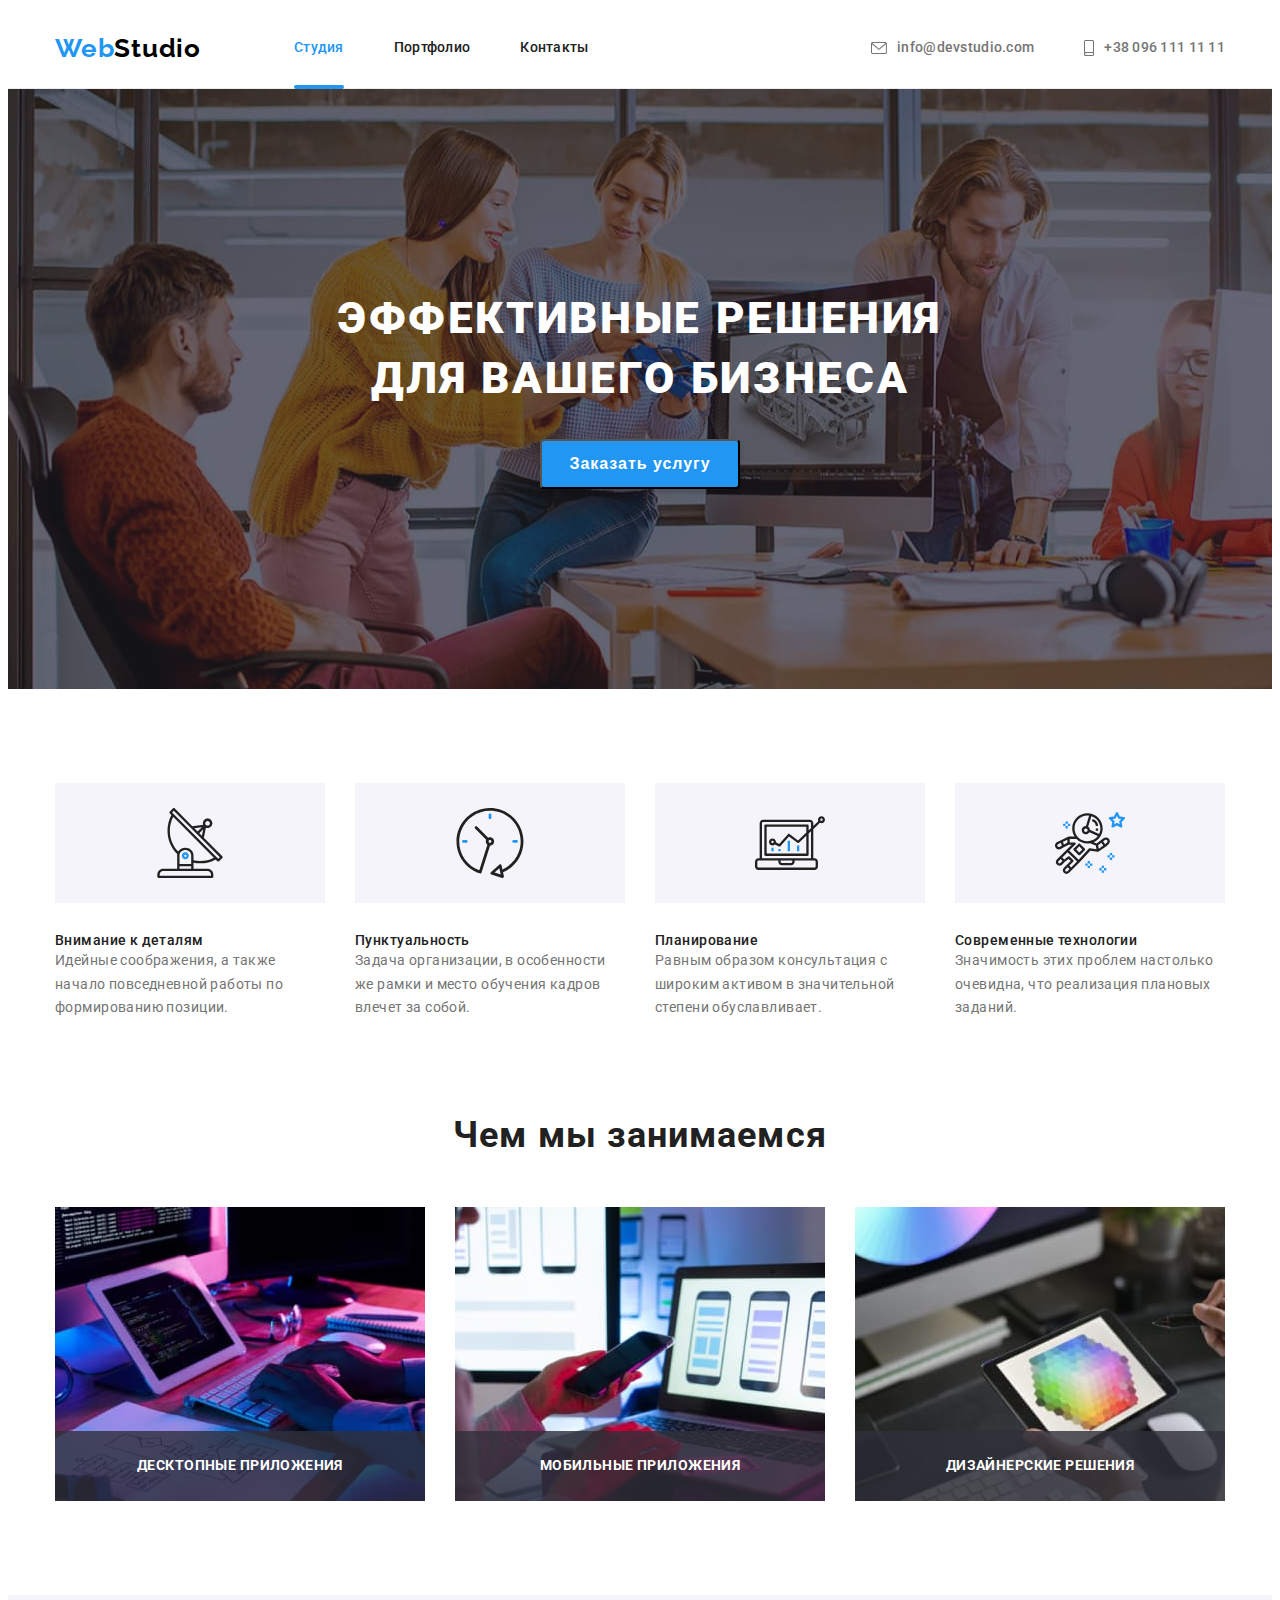
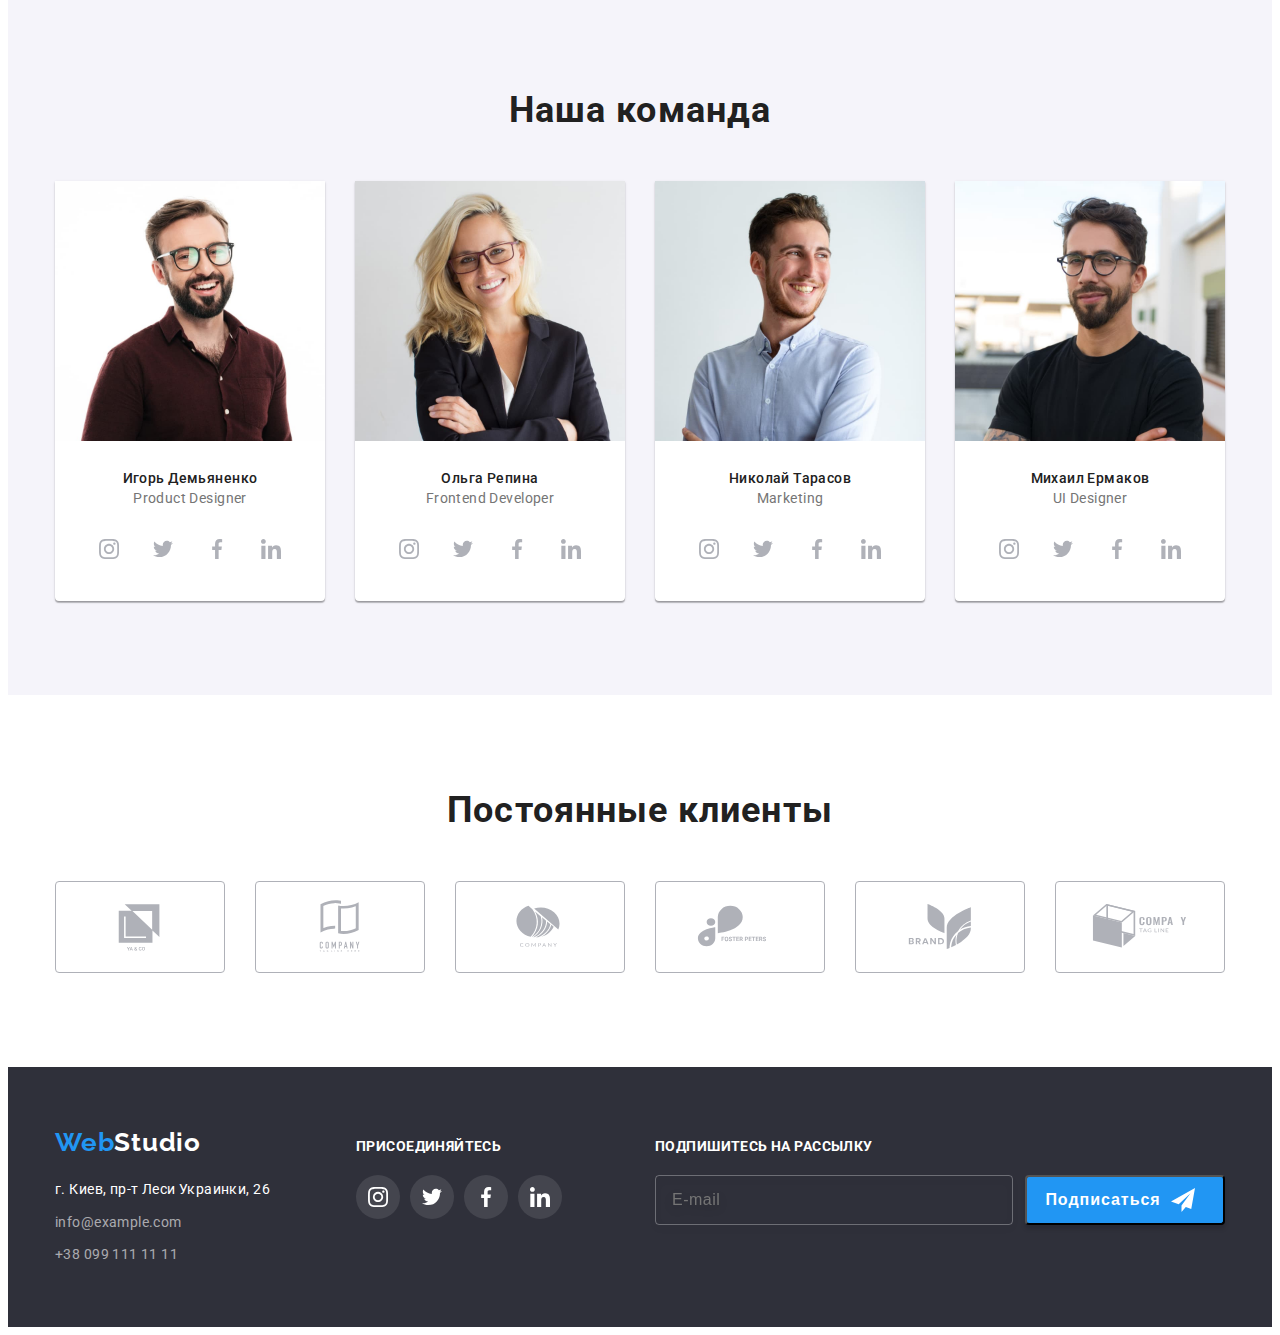
==== commit e7677ad9: "Хэдер БЭМ" ====
--- a/index.html
+++ b/index.html
@@ -25,37 +25,37 @@
     />
   </head>
   <body>
-    <!--Верхняя линия-->
+    <!--HEADER-->
     <header class="header">
-      <div class="container">
+      <div class="container header__container">
         <nav class="header-nav">
-          <a href="./index.html" class="logo logo__header link"
-            ><span class="header-web">Web</span>Studio</a
+          <a href="./index.html" class="logo header__logo link"
+            ><span class="logo-web">Web</span>Studio</a
           >
-          <ul class="list header-list">
-            <li class="header-item">
-              <a href="./index.html" class="link header-link current">Студия</a>
-            </li>
-            <li class="header-item">
-              <a href="./portfolio.html" class="link header-link">Портфолио</a>
-            </li>
-            <li class="header-item">
-              <a href="" class="link header-link">Контакты</a>
+          <ul class="list header-nav__list">
+            <li class="header-nav__item">
+              <a href="./index.html" class="link header-nav__link current">Студия</a>
+            </li>
+            <li class="header-nav__item">
+              <a href="./portfolio.html" class="link header-nav__link">Портфолио</a>
+            </li>
+            <li class="header-nav__item">
+              <a href="" class="link header-nav__link">Контакты</a>
             </li>
           </ul>
         </nav>
         <!-- <div class="header-contact-list"> -->
-        <ul class="header-list list header-contact-list">
-          <li class="contact-item">
-            <a href="mailto:info@devstudio.com" class="link header-contact">
+        <ul class="list header-contact__list">
+          <li class="header-contact__item">
+            <a href="mailto:info@devstudio.com" class="link header-contact__link">
               <svg class="tel-svg" width="16" height="12">
                 <use href="./imeges/icons.svg#icon-envelope"></use>
               </svg>
               info@devstudio.com</a
             >
           </li>
-          <li class="contact-item">
-            <a href="tel:+380961111111" class="link header-contact">
+          <li class="header-contact__item">
+            <a href="tel:+380961111111" class="link header-contact__link">
               <svg class="tel-svg" width="10" height="16">
                 <use href="./imeges/icons.svg#icon-smartphone"></use>
               </svg>
@@ -70,7 +70,7 @@
       <!--Герой-->
       <section class="hero">
         <div class="container">
-          <h1 class="hero-title">Эффективные решения для вашего бизнеса</h1>
+          <h1 class="hero__title">Эффективные решения для вашего бизнеса</h1>
           <button type="button" class="button" data-modal-open>Заказать услугу</button>
         </div>
       </section>
@@ -78,7 +78,7 @@
       <!--Принципы работы-->
       <section class="work-principles">
         <div class="container">
-          <h2 class="section-title visually-hidden">Принципы работы</h2>
+          <h2 class="section__title visually-hidden">Принципы работы</h2>
           <ul class="list">
             <li class="principles-item">
               <div class="principles-icon-box">
@@ -86,7 +86,7 @@
                   <use href="./imeges/icons.svg#icon-antenna"></use>
                 </svg>
               </div>
-              <h3 class="secondary-title">Внимание к деталям</h3>
+              <h3 class="secondary__title">Внимание к деталям</h3>
               <p class="section-text">
                 Идейные соображения, а также начало повседневной работы по формированию позиции.
               </p>
@@ -97,7 +97,7 @@
                   <use href="./imeges/icons.svg#icon-clock"></use>
                 </svg>
               </div>
-              <h3 class="secondary-title">Пунктуальность</h3>
+              <h3 class="secondary__title">Пунктуальность</h3>
               <p class="section-text">
                 Задача организации, в особенности же рамки и место обучения кадров влечет за собой.
               </p>
@@ -108,7 +108,7 @@
                   <use href="./imeges/icons.svg#icon-diagram"></use>
                 </svg>
               </div>
-              <h3 class="secondary-title">Планирование</h3>
+              <h3 class="secondary__title">Планирование</h3>
               <p class="section-text">
                 Равным образом консультация с широким активом в значительной степени обуславливает.
               </p>
@@ -119,7 +119,7 @@
                   <use href="./imeges/icons.svg#icon-astronaut"></use>
                 </svg>
               </div>
-              <h3 class="secondary-title">Современные технологии</h3>
+              <h3 class="secondary__title">Современные технологии</h3>
               <p class="section-text">
                 Значимость этих проблем настолько очевидна, что реализация плановых заданий.
               </p>
@@ -130,7 +130,7 @@
       <!--Чем мы занимаемся-->
       <section class="activity">
         <div class="container">
-          <h2 class="section-title">Чем мы занимаемся</h2>
+          <h2 class="section__title">Чем мы занимаемся</h2>
           <ul class="list">
             <li class="activity-item">
               <div class="activity-wrap">
@@ -156,7 +156,7 @@
       <!--Наша команда-->
       <section class="team">
         <div class="container">
-          <h2 class="section-title">Наша команда</h2>
+          <h2 class="section__title">Наша команда</h2>
           <ul class="list team-list">
             <li class="team-item">
               <img
@@ -166,7 +166,7 @@
                 width="270"
               />
               <div class="team-text">
-                <h3 class="secondary-title">Игорь Демьяненко</h3>
+                <h3 class="secondary__title">Игорь Демьяненко</h3>
                 <p class="section-text">Product Designer</p>
                 <ul class="list social-list">
                   <li class="social-item">
@@ -204,7 +204,7 @@
             <li class="team-item">
               <img src="./imeges/img_olga.jpg" alt="Ольга Репина" class="team-img" width="270" />
               <div class="team-text">
-                <h3 class="secondary-title">Ольга Репина</h3>
+                <h3 class="secondary__title">Ольга Репина</h3>
                 <p class="section-text">Frontend Developer</p>
                 <ul class="list social-list">
                   <li class="social-item">
@@ -249,7 +249,7 @@
                 width="270"
               />
               <div class="team-text">
-                <h3 class="secondary-title">Николай Тарасов</h3>
+                <h3 class="secondary__title">Николай Тарасов</h3>
                 <p class="section-text">Marketing</p>
                 <ul class="list social-list">
                   <li class="social-item">
@@ -294,7 +294,7 @@
                 width="270"
               />
               <div class="team-text">
-                <h3 class="secondary-title">Михаил Ермаков</h3>
+                <h3 class="secondary__title">Михаил Ермаков</h3>
                 <p class="section-text">UI Designer</p>
                 <ul class="list social-list">
                   <li class="social-item">
@@ -339,7 +339,7 @@
 
       <section class="clients">
         <div class="container">
-          <h2 class="section-title">Постоянные клиенты</h2>
+          <h2 class="section__title">Постоянные клиенты</h2>
           <ul class="clients-list list">
             <li class="clients-item">
               <a href="" class="link clients-link">
@@ -390,10 +390,10 @@
 
     <!--Футер-->
     <footer class="footer">
-      <div class="container">
+      <div class="container footer__container">
         <div class="footer-address-wrap">
-          <a href="./index.html" class="logo logo__footer link"
-            ><span class="header-web">Web</span>Studio</a
+          <a href="./index.html" class="logo footer__logo link"
+            ><span class="logo-web">Web</span>Studio</a
           >
           <address class="footer-address">
             <ul class="list">
@@ -416,7 +416,7 @@
           </address>
         </div>
         <div class="footer-social">
-          <h3 class="secondary-title">присоединяйтесь</h3>
+          <h3 class="footer__title">присоединяйтесь</h3>
           <ul class="list footer-social-list">
             <li class="footer-social-item">
               <a href="" class="footer-social-link link">
@@ -473,6 +473,8 @@
         </form>
       </div>
     </footer>
+
+    <!-- MODAL -->
     <div class="backdrop is-hidden" data-modal>
       <div class="modal">
         <button type="button" class="button__modal--close" data-modal-close>
--- a/css/main.min.css
+++ b/css/main.min.css
@@ -1,2 +1,2 @@
-*{box-sizing:border-box}body{font-family:'Roboto', sans-serif}p,h1,h2,h3,h4,h5,h6{margin:0}ul{margin:0;padding:0}button{cursor:pointer;padding:0}img{display:block}.list{list-style:none}.link{text-decoration:none}:root{--color-white: #ffffff;--title-color-text: #212121;--primery-color-text: #757575;--color-prime: #000000;--color-hover: #2196f3;--color-hover-btn: #188ce8}.container{width:1200px;padding-left:15px;padding-right:15px;margin:0 auto}.visually-hidden{position:absolute;white-space:nowrap;width:1px;height:1px;overflow:hidden;border:0;padding:0;clip:rect(0 0 0 0);clip-path:inset(50%);margin:-1px}.logo{font-family:'Raleway', sans-serif;font-weight:700;font-size:26px;line-height:1.19;letter-spacing:0.03em}.logo__header{margin-right:93px;color:var(--color-prime)}.logo__footer{display:block;color:var(--color-white);margin-bottom:20px}.header-web{color:var(--color-hover)}.button{box-shadow:0px 4px 4px rgba(0,0,0,0.15);border-radius:4px;width:200px;height:50px;color:white;background-color:var(--color-hover);font-weight:700;font-size:16px;line-height:1.875;letter-spacing:0.06em;transition:background-color 250ms cubic-bezier(0.4, 0, 0.2, 1)}.button:hover,.button:focus{background-color:var(--color-hover-btn)}.button__modal{display:block;margin-right:auto;margin-left:auto}.button__subscribe{display:flex;align-items:center;justify-content:center;margin-left:12px}.button__modal--close{position:absolute;display:flex;align-items:center;justify-content:center;top:8px;right:8px;width:30px;height:30px;background:transparent;border-radius:50%;border:1px solid rgba(0,0,0,0.1)}.button__modal--close:hover,.button__modal--close:focus{fill:var(--color-hover)}.button__gallery{font-family:inherit;background-color:#f5f4fa;color:var(--title-color-text);font-weight:500;font-size:16px;line-height:1.63;letter-spacing:0.03em;border-radius:4px;border:none;padding:6px 22px;transition:background-color 250ms cubic-bezier(0.4, 0, 0.2, 1),color 250ms cubic-bezier(0.4, 0, 0.2, 1),box-shadow 250ms cubic-bezier(0.4, 0, 0.2, 1)}.button__gallery:hover,.button__gallery:focus{background-color:var(--color-hover);color:#ffffff;box-shadow:0px 3px 1px rgba(0,0,0,0.1),0px 1px 2px rgba(0,0,0,0.08),0px 2px 2px rgba(0,0,0,0.12)}.section-text{color:var(--primery-color-text);font-weight:400;font-size:14px;line-height:1.71;letter-spacing:0.03em}.hero-title{color:white;font-family:Roboto;font-weight:900;font-size:44px;line-height:1.36;letter-spacing:0.06em;text-transform:uppercase;text-align:center;margin:0 auto 30px auto;max-width:696px}.section-title{color:var(--title-color-text);font-weight:700;font-size:36px;line-height:1.17;letter-spacing:0.03em;text-align:center;margin-bottom:50px}.secondary-title{color:var(--title-color-text);font-weight:500;font-size:14px;line-height:1.14;letter-spacing:0.03em}.header .container{display:flex;align-items:center}.header{border-bottom:1px solid #ececec}.header-nav{display:flex;align-items:center}.header-list{display:flex;font-weight:500;font-size:14px;line-height:1.14;letter-spacing:0.02em}.header-item:not(:last-child){margin-right:50px}.tel-svg{margin-right:10px;align-items:center}.header-contact{display:flex;align-items:center;color:var(--primery-color-text);font-weight:500;font-size:14px;line-height:1.14;letter-spacing:0.02em;fill:#757575;padding-top:32px;padding-bottom:32px;transition:color 250ms cubic-bezier(0.4, 0, 0.2, 1),fill 250ms cubic-bezier(0.4, 0, 0.2, 1)}.header-contact-list{display:flex;margin-left:auto;align-items:center}.contact-item:nth-child(1){margin-right:50px}.header-nav .header-list{color:var(--color-hover)}.header-link{display:block;padding-top:32px;padding-bottom:32px;color:var(--color-prime);transition:color 250ms cubic-bezier(0.4, 0, 0.2, 1)}.current{color:var(--color-hover);position:relative}.current::after{content:'';width:100%;height:4px;background-color:var(--color-hover);border-radius:2px;position:absolute;left:0;bottom:-1px}.header-link:hover,.header-link:focus,.header-contact:hover,.header-contact:focus,.tel-svg:hover{color:var(--color-hover);fill:var(--color-hover)}.hero{max-width:1600px;padding-top:200px;padding-bottom:200px;text-align:center;margin:0 auto;background-image:linear-gradient(to top, rgba(47,48,58,0.4), rgba(47,48,58,0.4)),url(../imeges/Img.jpg)}.work-principles{padding-top:94px}.work-principles .secondary-title{font-weight:700;text-transform:uppercase;margin-bottom:10px}.principles-icon-box{display:flex;align-items:center;justify-content:center;width:270px;height:120px;background-color:#f5f4fa;margin-bottom:30px}.work-principles .list{display:flex;margin-right:-30px}.activity .section-title{margin-bottom:50px}.principles-item{width:270px;margin-right:30px}.activity{padding-top:94px;padding-bottom:94px}.activity-wrap{position:relative}.activity-wrap-text{display:flex;align-items:center;justify-content:center;position:absolute;bottom:0;right:0;width:100%;padding-top:27px;padding-bottom:27px;background:rgba(47,48,58,0.8);font-weight:700;font-size:14px;line-height:1.14;text-align:center;letter-spacing:0.03em;text-transform:uppercase;color:#ffffff}.activity .list{display:flex}.activity-item:not(:last-child){margin-right:30px}.team{background-color:#f5f4fa;padding-top:94px;padding-bottom:94px}.team .section-title{margin-bottom:50px}.team-list{display:flex;margin-right:-30px}.team-item{margin-right:30px;background-color:#fff;box-shadow:0px 1px 3px rgba(0,0,0,0.12),0px 1px 1px rgba(0,0,0,0.14),0px 2px 1px rgba(0,0,0,0.2);border-radius:0px 0px 4px 4px}.team-text{padding:30px 20px 30px 20px;text-align:center}.team .secondary-title{margin-bottom:10px}.team .section-text{margin-bottom:16px}.social-list{display:flex;align-items:center;justify-content:center}.social-link{display:flex;align-items:center;justify-content:center;width:44px;height:44px;color:#afb1b8;border-radius:50%;background-color:#fff;transition:color 250ms cubic-bezier(0.4, 0, 0.2, 1),background-color 250ms cubic-bezier(0.4, 0, 0.2, 1)}.svg-social{fill:currentColor}.social-link:hover,.social-link:focus{background-color:var(--color-hover);width:44px;height:44px;border-radius:50%;cursor:pointer;color:#ffffff}.social-item{display:flex;align-items:center;justify-content:center}.social-item+.social-item{margin-left:10px}.clients{padding-top:94px;padding-bottom:94px}.clients-list{display:flex}.clients-link{display:flex;align-items:center;justify-content:center;width:170px;height:92px;border:1px solid #afb1b8;border-radius:4px;color:#afb1b8;transition:color 250ms cubic-bezier(0.4, 0, 0.2, 1),border 250ms cubic-bezier(0.4, 0, 0.2, 1)}.clients-icon{fill:currentColor}.clients-item+.clients-item{margin-left:30px}.clients-link:hover{color:var(--color-hover);border:1px solid #2196f3}.footer{background:#2f303a;padding-top:60px;padding-bottom:60px}.footer .container{display:flex;align-items:baseline}.footer-address-wrap{min-width:231px}.footer-address{color:#ffffff;font-style:normal;font-weight:400;font-size:14px;line-height:1.71;letter-spacing:0.03em}.footer-item:not(:last-child){margin-bottom:9px}.footer-contact{font-weight:400;font-size:14px;line-height:1.71;letter-spacing:0.03em;color:rgba(255,255,255,0.6)}.footer-social{margin-left:70px;margin-right:93px}.footer-social .secondary-title{color:#ffffff;font-weight:700;text-transform:uppercase;margin-bottom:20px}.footer-social-list{display:flex}.footer-social-link{display:flex;width:44px;height:44px;background:rgba(255,255,255,0.1);border-radius:50%;align-items:center;justify-content:center;color:#ffffff;transition:background-color 250ms cubic-bezier(0.4, 0, 0.2, 1)}.footer-social-item+.footer-social-item{margin-left:10px}.footer-social-link:hover,.footer-social-link:focus{background-color:var(--color-hover)}.footer-svg{fill:currentColor}.subscribe{display:flex;flex-direction:column;margin-left:auto}.subscribe-form{margin-left:auto}.subscribe-text{font-weight:700;font-size:14px;line-height:1.14;letter-spacing:0.03em;text-transform:uppercase;color:#ffffff}.subscribe-input{width:358px;outline:none;border:1px solid rgba(255,255,255,0.3);filter:drop-shadow(0px 4px 4px rgba(0,0,0,0.15));border-radius:4px;background-color:transparent;padding-right:16px;padding-left:16px;font-size:16px;line-height:1.25;letter-spacing:0.03em;color:rgba(255,255,255,0.6)}.icon-send{margin:0 10px 0 10px;fill:#ffffff}.subscribe-wrap-up{margin-bottom:20px}.subscribe-wrap{display:flex;width:100%}.gallery{padding-top:94px;padding-bottom:94px}.filter-item:not(:last-child){margin-right:8px}.filter-list{display:flex;margin-bottom:50px;justify-content:center}.filter-title{color:var(--title-color-text);font-weight:700;font-size:18px;line-height:2;letter-spacing:0.06em;margin-bottom:4px}.filter-text{color:var(--primery-color-text);font-style:400;font-size:16px;line-height:1.86;letter-spacing:0.03em}.gallery-text{padding:20px 24px;border-right:1px solid #eeeeee;border-bottom:1px solid #eeeeee;border-left:1px solid #eeeeee}.gallery-item{margin-right:30px;margin-bottom:30px;background:#ffffff;flex-basis:calc((100% - 90px) / 3)}.gallery-list-wrap{position:relative;overflow:hidden}.gallery-item:hover .gallery-hover-text{transform:translateY(0)}.gallery-hover-text{position:absolute;height:100%;top:0;left:0;padding:63px 24px;background-color:rgba(33,150,243,0.9);font-weight:400;font-size:18px;line-height:1.56;letter-spacing:0.03em;color:#ffffff;transform:translateY(101%);transition:transform 250ms cubic-bezier(0.4, 0, 0.2, 1)}.gallery-link{display:block;transition:box-shadow 250ms cubic-bezier(0.4, 0, 0.2, 1)}.gallery-link:hover,.gallery-link:focus{box-shadow:0px 1px 1px rgba(0,0,0,0.12),0px 4px 4px rgba(0,0,0,0.06),1px 4px 6px rgba(0,0,0,0.16)}.gallery-list{display:flex;flex-wrap:wrap;margin-right:-30px;margin-bottom:-30px}.backdrop{position:fixed;top:0;width:100vw;height:100vh;background-color:rgba(0,0,0,0.2);transition:opacity 500ms cubic-bezier(0.4, 0, 0.2, 1),visibility 500ms cubic-bezier(0.4, 0, 0.2, 1)}.modal{width:528px;min-height:581px;background-color:#fff;border-radius:4px;box-shadow:0px 1px 3px rgba(0,0,0,0.12),0px 1px 1px rgba(0,0,0,0.14),0px 2px 1px rgba(0,0,0,0.2);position:absolute;top:50%;left:50%;padding:40px;transform:translate(-50%, -50%) scale(1) rotate(0deg);transition:transform 500ms cubic-bezier(0.4, 0, 0.2, 1)}.title-modal{font-weight:700;font-size:20px;line-height:1.15;text-align:center;letter-spacing:0.03em;color:#212121;margin-bottom:12px}.backdrop.is-hidden .modal{transform:translate(-50%, -50%) scale(0.5) rotate(720deg);transition:transform 500ms cubic-bezier(0.4, 0, 0.2, 1)}.is-hidden{opacity:0;pointer-events:none;visibility:hidden}.form-field{position:relative;display:flex;flex-direction:column;margin-bottom:10px}.form-field-coment{display:flex;flex-direction:column;margin-bottom:20px}.form-input-icon{position:absolute;left:12px;bottom:11px;fill:var(--title-color-text);transition:fill 250ms cubic-bezier(0.4, 0, 0.2, 1)}.modal-label{font-size:12px;line-height:1.17;letter-spacing:0.01em;color:#757575;margin-bottom:4px}.modal-input{outline:none;height:40px;border:1px solid rgba(33,33,33,0.2);border-radius:4px;padding-left:42px;transition:border 250ms cubic-bezier(0.4, 0, 0.2, 1)}.modal-input:focus,.modal-coment:focus{border:1px solid var(--color-hover)}.modal-input:focus ~ .form-input-icon{fill:var(--color-hover)}.modal-coment{outline:none;width:448px;height:120px;padding:12px 16px;border:1px solid rgba(33,33,33,0.2);border-radius:4px;transition:border 250ms cubic-bezier(0.4, 0, 0.2, 1);resize:none}.modal-coment::placeholder{font-size:14px;line-height:1.14;letter-spacing:0.01em;color:rgba(117,117,117,0.5)}.check-text{display:flex;align-items:center;justify-content:center;font-size:14px;line-height:1.71;letter-spacing:0.03em;color:#757575}.check-text span{width:16px;height:15px;border:2px solid #000000;border-radius:3px;margin-right:8px;display:inline-flex;align-items:center;justify-content:center}.form-check{display:flex;align-items:center;justify-content:center;margin-bottom:30px}.form-check-icon{fill:#ffffff}.policy-check:checked+.check-text span{border:none;background-color:var(--color-hover)}
+*{box-sizing:border-box}body{font-family:'Roboto', sans-serif}p,h1,h2,h3,h4,h5,h6{margin:0}ul{margin:0;padding:0}button{cursor:pointer;padding:0}img{display:block}.list{list-style:none}.link{text-decoration:none}:root{--color-white: #ffffff;--title-color-text: #212121;--primery-color-text: #757575;--color-prime: #000000;--color-hover: #2196f3;--color-hover-btn: #188ce8}.container{width:1200px;padding-left:15px;padding-right:15px;margin:0 auto}.visually-hidden{position:absolute;white-space:nowrap;width:1px;height:1px;overflow:hidden;border:0;padding:0;clip:rect(0 0 0 0);clip-path:inset(50%);margin:-1px}.logo{font-family:'Raleway', sans-serif;font-weight:700;font-size:26px;line-height:1.19;letter-spacing:0.03em}.logo-web{color:var(--color-hover)}.button{box-shadow:0px 4px 4px rgba(0,0,0,0.15);border-radius:4px;width:200px;height:50px;color:white;background-color:var(--color-hover);font-weight:700;font-size:16px;line-height:1.875;letter-spacing:0.06em;transition:background-color 250ms cubic-bezier(0.4, 0, 0.2, 1)}.button:hover,.button:focus{background-color:var(--color-hover-btn)}.button__modal{display:block;margin-right:auto;margin-left:auto}.button__subscribe{display:flex;align-items:center;justify-content:center;margin-left:12px}.button__modal--close{position:absolute;display:flex;align-items:center;justify-content:center;top:8px;right:8px;width:30px;height:30px;background:transparent;border-radius:50%;border:1px solid rgba(0,0,0,0.1)}.button__modal--close:hover,.button__modal--close:focus{fill:var(--color-hover)}.button__gallery{font-family:inherit;background-color:#f5f4fa;color:var(--title-color-text);font-weight:500;font-size:16px;line-height:1.63;letter-spacing:0.03em;border-radius:4px;border:none;padding:6px 22px;transition:background-color 250ms cubic-bezier(0.4, 0, 0.2, 1),color 250ms cubic-bezier(0.4, 0, 0.2, 1),box-shadow 250ms cubic-bezier(0.4, 0, 0.2, 1)}.button__gallery:hover,.button__gallery:focus{background-color:var(--color-hover);color:#ffffff;box-shadow:0px 3px 1px rgba(0,0,0,0.1),0px 1px 2px rgba(0,0,0,0.08),0px 2px 2px rgba(0,0,0,0.12)}.section-text{color:var(--primery-color-text);font-weight:400;font-size:14px;line-height:1.71;letter-spacing:0.03em}.hero__title{color:white;font-family:Roboto;font-weight:900;font-size:44px;line-height:1.36;letter-spacing:0.06em;text-transform:uppercase;text-align:center;margin:0 auto 30px auto;max-width:696px}.section__title{color:var(--title-color-text);font-weight:700;font-size:36px;line-height:1.17;letter-spacing:0.03em;text-align:center;margin-bottom:50px}.secondary__title{color:var(--title-color-text);font-weight:500;font-size:14px;line-height:1.14;letter-spacing:0.03em}.footer__title{color:var(--color-white);font-weight:700;text-transform:uppercase;margin-bottom:20px;font-size:14px;line-height:1.14;letter-spacing:0.03em}.header{border-bottom:1px solid #ececec}.header__container{display:flex;align-items:center}.header__logo{margin-right:93px;color:var(--color-prime)}.header-nav{display:flex;align-items:center}.header-nav__list{display:flex;font-weight:500;font-size:14px;line-height:1.14;letter-spacing:0.02em}.header-nav__item:not(:last-child){margin-right:50px}.tel-svg{margin-right:10px;align-items:center}.tel-svg:hover{color:var(--color-hover);fill:var(--color-hover)}.header-contact__link{display:flex;align-items:center;color:var(--primery-color-text);font-weight:500;font-size:14px;line-height:1.14;letter-spacing:0.02em;fill:#757575;padding-top:32px;padding-bottom:32px;transition:color 250ms cubic-bezier(0.4, 0, 0.2, 1),fill 250ms cubic-bezier(0.4, 0, 0.2, 1)}.header-contact__link:hover,.header-contact__link:focus{color:var(--color-hover);fill:var(--color-hover)}.header-contact__list{display:flex;margin-left:auto;align-items:center}.header-contact__item:nth-child(1){margin-right:50px}.header-nav__link{display:block;padding-top:32px;padding-bottom:32px;color:var(--title-color-text);transition:color 250ms cubic-bezier(0.4, 0, 0.2, 1)}.header-nav__link:hover,.header-nav__link:focus{color:var(--color-hover);fill:var(--color-hover)}.current{color:var(--color-hover);position:relative}.current::after{content:'';position:absolute;width:100%;height:4px;background-color:var(--color-hover);border-radius:2px;left:0;bottom:-1px}.hero{max-width:1600px;padding-top:200px;padding-bottom:200px;text-align:center;margin:0 auto;background-image:linear-gradient(to top, rgba(47,48,58,0.4), rgba(47,48,58,0.4)),url(../imeges/Img.jpg)}.work-principles{padding-top:94px}.work-principles .secondary-title{font-weight:700;text-transform:uppercase;margin-bottom:10px}.principles-icon-box{display:flex;align-items:center;justify-content:center;width:270px;height:120px;background-color:#f5f4fa;margin-bottom:30px}.work-principles .list{display:flex;margin-right:-30px}.activity .section-title{margin-bottom:50px}.principles-item{width:270px;margin-right:30px}.activity{padding-top:94px;padding-bottom:94px}.activity-wrap{position:relative}.activity-wrap-text{display:flex;align-items:center;justify-content:center;position:absolute;bottom:0;right:0;width:100%;padding-top:27px;padding-bottom:27px;background:rgba(47,48,58,0.8);font-weight:700;font-size:14px;line-height:1.14;text-align:center;letter-spacing:0.03em;text-transform:uppercase;color:#ffffff}.activity .list{display:flex}.activity-item:not(:last-child){margin-right:30px}.team{background-color:#f5f4fa;padding-top:94px;padding-bottom:94px}.team .section-title{margin-bottom:50px}.team-list{display:flex;margin-right:-30px}.team-item{margin-right:30px;background-color:#fff;box-shadow:0px 1px 3px rgba(0,0,0,0.12),0px 1px 1px rgba(0,0,0,0.14),0px 2px 1px rgba(0,0,0,0.2);border-radius:0px 0px 4px 4px}.team-text{padding:30px 20px 30px 20px;text-align:center}.team .secondary-title{margin-bottom:10px}.team .section-text{margin-bottom:16px}.social-list{display:flex;align-items:center;justify-content:center}.social-link{display:flex;align-items:center;justify-content:center;width:44px;height:44px;color:#afb1b8;border-radius:50%;background-color:#fff;transition:color 250ms cubic-bezier(0.4, 0, 0.2, 1),background-color 250ms cubic-bezier(0.4, 0, 0.2, 1)}.svg-social{fill:currentColor}.social-link:hover,.social-link:focus{background-color:var(--color-hover);width:44px;height:44px;border-radius:50%;cursor:pointer;color:#ffffff}.social-item{display:flex;align-items:center;justify-content:center}.social-item+.social-item{margin-left:10px}.clients{padding-top:94px;padding-bottom:94px}.clients-list{display:flex}.clients-link{display:flex;align-items:center;justify-content:center;width:170px;height:92px;border:1px solid #afb1b8;border-radius:4px;color:#afb1b8;transition:color 250ms cubic-bezier(0.4, 0, 0.2, 1),border 250ms cubic-bezier(0.4, 0, 0.2, 1)}.clients-icon{fill:currentColor}.clients-item+.clients-item{margin-left:30px}.clients-link:hover{color:var(--color-hover);border:1px solid #2196f3}.footer{background:#2f303a;padding-top:60px;padding-bottom:60px}.footer__container{display:flex;align-items:baseline}.footer__logo{display:block;color:var(--color-white);margin-bottom:20px}.footer-address-wrap{min-width:231px}.footer-address{color:#ffffff;font-style:normal;font-weight:400;font-size:14px;line-height:1.71;letter-spacing:0.03em}.footer-item:not(:last-child){margin-bottom:9px}.footer-contact{font-weight:400;font-size:14px;line-height:1.71;letter-spacing:0.03em;color:rgba(255,255,255,0.6)}.footer-social{margin-left:70px;margin-right:93px}.footer-social-list{display:flex}.footer-social-link{display:flex;width:44px;height:44px;background:rgba(255,255,255,0.1);border-radius:50%;align-items:center;justify-content:center;color:#ffffff;transition:background-color 250ms cubic-bezier(0.4, 0, 0.2, 1)}.footer-social-item+.footer-social-item{margin-left:10px}.footer-social-link:hover,.footer-social-link:focus{background-color:var(--color-hover)}.footer-svg{fill:currentColor}.subscribe{display:flex;flex-direction:column;margin-left:auto}.subscribe-form{margin-left:auto}.subscribe-text{font-weight:700;font-size:14px;line-height:1.14;letter-spacing:0.03em;text-transform:uppercase;color:#ffffff}.subscribe-input{width:358px;outline:none;border:1px solid rgba(255,255,255,0.3);filter:drop-shadow(0px 4px 4px rgba(0,0,0,0.15));border-radius:4px;background-color:transparent;padding-right:16px;padding-left:16px;font-size:16px;line-height:1.25;letter-spacing:0.03em;color:rgba(255,255,255,0.6)}.icon-send{margin:0 10px 0 10px;fill:#ffffff}.subscribe-wrap-up{margin-bottom:20px}.subscribe-wrap{display:flex;width:100%}.gallery{padding-top:94px;padding-bottom:94px}.filter-item:not(:last-child){margin-right:8px}.filter-list{display:flex;margin-bottom:50px;justify-content:center}.filter-title{color:var(--title-color-text);font-weight:700;font-size:18px;line-height:2;letter-spacing:0.06em;margin-bottom:4px}.filter-text{color:var(--primery-color-text);font-style:400;font-size:16px;line-height:1.86;letter-spacing:0.03em}.gallery-text{padding:20px 24px;border-right:1px solid #eeeeee;border-bottom:1px solid #eeeeee;border-left:1px solid #eeeeee}.gallery-item{margin-right:30px;margin-bottom:30px;background:#ffffff;flex-basis:calc((100% - 90px) / 3)}.gallery-list-wrap{position:relative;overflow:hidden}.gallery-item:hover .gallery-hover-text{transform:translateY(0)}.gallery-hover-text{position:absolute;height:100%;top:0;left:0;padding:63px 24px;background-color:rgba(33,150,243,0.9);font-weight:400;font-size:18px;line-height:1.56;letter-spacing:0.03em;color:#ffffff;transform:translateY(101%);transition:transform 250ms cubic-bezier(0.4, 0, 0.2, 1)}.gallery-link{display:block;transition:box-shadow 250ms cubic-bezier(0.4, 0, 0.2, 1)}.gallery-link:hover,.gallery-link:focus{box-shadow:0px 1px 1px rgba(0,0,0,0.12),0px 4px 4px rgba(0,0,0,0.06),1px 4px 6px rgba(0,0,0,0.16)}.gallery-list{display:flex;flex-wrap:wrap;margin-right:-30px;margin-bottom:-30px}.backdrop{position:fixed;top:0;width:100vw;height:100vh;background-color:rgba(0,0,0,0.2);transition:opacity 500ms cubic-bezier(0.4, 0, 0.2, 1),visibility 500ms cubic-bezier(0.4, 0, 0.2, 1)}.modal{width:528px;min-height:581px;background-color:#fff;border-radius:4px;box-shadow:0px 1px 3px rgba(0,0,0,0.12),0px 1px 1px rgba(0,0,0,0.14),0px 2px 1px rgba(0,0,0,0.2);position:absolute;top:50%;left:50%;padding:40px;transform:translate(-50%, -50%) scale(1) rotate(0deg);transition:transform 500ms cubic-bezier(0.4, 0, 0.2, 1)}.title-modal{font-weight:700;font-size:20px;line-height:1.15;text-align:center;letter-spacing:0.03em;color:#212121;margin-bottom:12px}.backdrop.is-hidden .modal{transform:translate(-50%, -50%) scale(0.5) rotate(720deg);transition:transform 500ms cubic-bezier(0.4, 0, 0.2, 1)}.is-hidden{opacity:0;pointer-events:none;visibility:hidden}.form-field{position:relative;display:flex;flex-direction:column;margin-bottom:10px}.form-field-coment{display:flex;flex-direction:column;margin-bottom:20px}.form-input-icon{position:absolute;left:12px;bottom:11px;fill:var(--title-color-text);transition:fill 250ms cubic-bezier(0.4, 0, 0.2, 1)}.modal-label{font-size:12px;line-height:1.17;letter-spacing:0.01em;color:#757575;margin-bottom:4px}.modal-input{outline:none;height:40px;border:1px solid rgba(33,33,33,0.2);border-radius:4px;padding-left:42px;transition:border 250ms cubic-bezier(0.4, 0, 0.2, 1)}.modal-input:focus,.modal-coment:focus{border:1px solid var(--color-hover)}.modal-input:focus ~ .form-input-icon{fill:var(--color-hover)}.modal-coment{outline:none;width:448px;height:120px;padding:12px 16px;border:1px solid rgba(33,33,33,0.2);border-radius:4px;transition:border 250ms cubic-bezier(0.4, 0, 0.2, 1);resize:none}.modal-coment::placeholder{font-size:14px;line-height:1.14;letter-spacing:0.01em;color:rgba(117,117,117,0.5)}.check-text{display:flex;align-items:center;justify-content:center;font-size:14px;line-height:1.71;letter-spacing:0.03em;color:#757575}.check-text span{width:16px;height:15px;border:2px solid #000000;border-radius:3px;margin-right:8px;display:inline-flex;align-items:center;justify-content:center}.form-check{display:flex;align-items:center;justify-content:center;margin-bottom:30px}.form-check-icon{fill:#ffffff}.policy-check:checked+.check-text span{border:none;background-color:var(--color-hover)}
 /*# sourceMappingURL=main.min.css.map */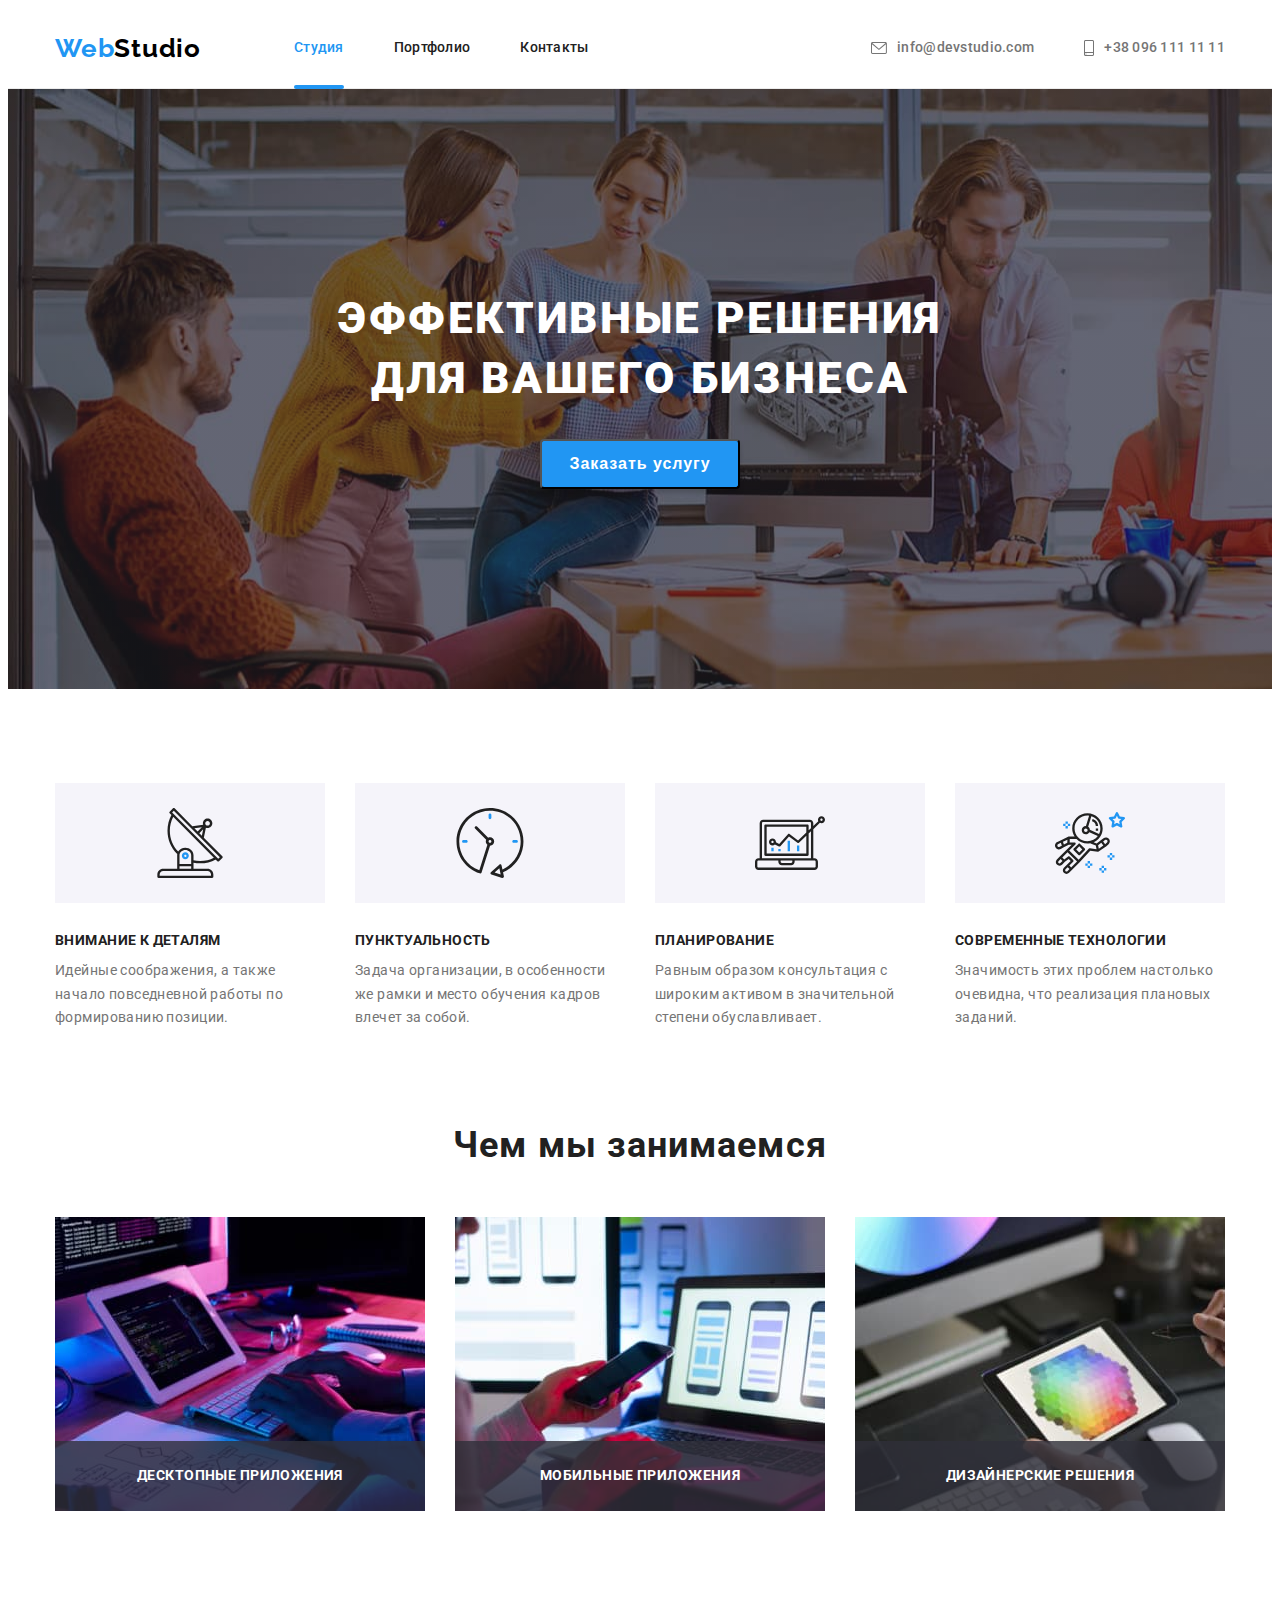
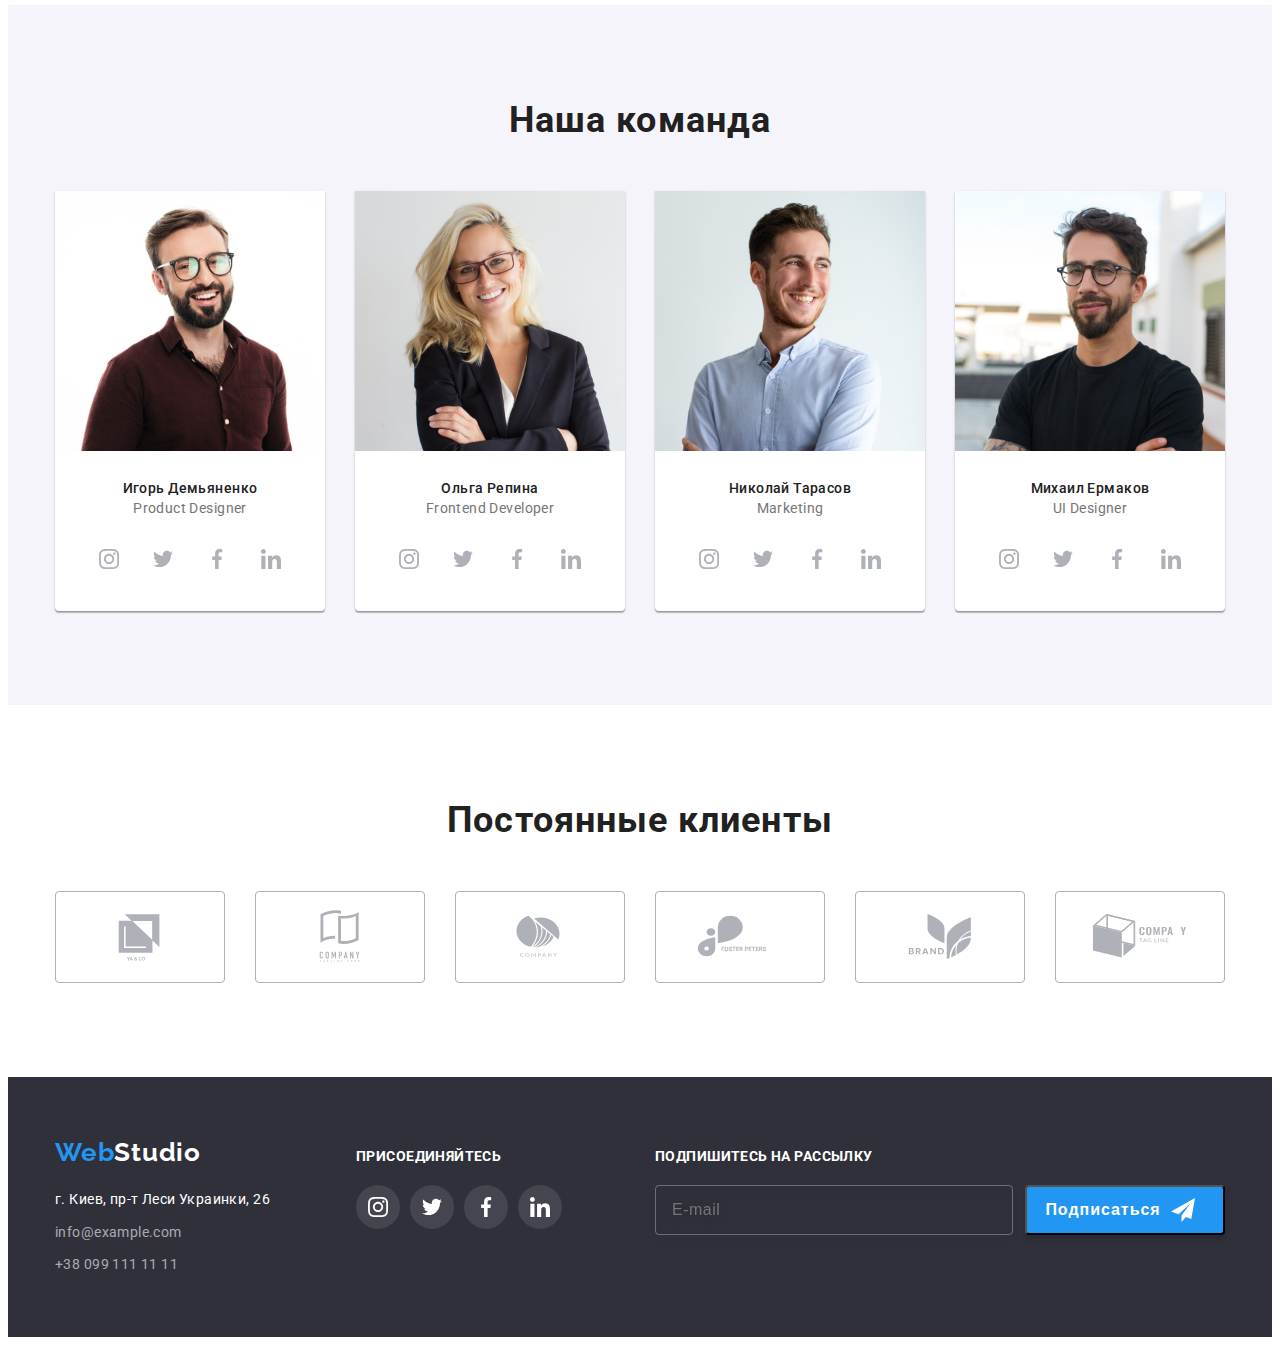
==== commit 6de862bc: "Принципы работы+Чем мы занимаемся БЭМ" ====
--- a/index.html
+++ b/index.html
@@ -78,9 +78,9 @@
       <!--Принципы работы-->
       <section class="work-principles">
         <div class="container">
-          <h2 class="section__title visually-hidden">Принципы работы</h2>
-          <ul class="list">
-            <li class="principles-item">
+          <h2 class="visually-hidden">Принципы работы</h2>
+          <ul class="list work-principles__list">
+            <li class="work-principles__item">
               <div class="principles-icon-box">
                 <svg width="70" height="70">
                   <use href="./imeges/icons.svg#icon-antenna"></use>
@@ -91,7 +91,7 @@
                 Идейные соображения, а также начало повседневной работы по формированию позиции.
               </p>
             </li>
-            <li class="principles-item">
+            <li class="work-principles__item">
               <div class="principles-icon-box">
                 <svg width="70" height="70">
                   <use href="./imeges/icons.svg#icon-clock"></use>
@@ -102,7 +102,7 @@
                 Задача организации, в особенности же рамки и место обучения кадров влечет за собой.
               </p>
             </li>
-            <li class="principles-item">
+            <li class="work-principles__item">
               <div class="principles-icon-box">
                 <svg width="70" height="70">
                   <use href="./imeges/icons.svg#icon-diagram"></use>
@@ -113,7 +113,7 @@
                 Равным образом консультация с широким активом в значительной степени обуславливает.
               </p>
             </li>
-            <li class="principles-item">
+            <li class="work-principles__item">
               <div class="principles-icon-box">
                 <svg width="70" height="70">
                   <use href="./imeges/icons.svg#icon-astronaut"></use>
@@ -132,22 +132,22 @@
         <div class="container">
           <h2 class="section__title">Чем мы занимаемся</h2>
           <ul class="list">
-            <li class="activity-item">
-              <div class="activity-wrap">
+            <li class="activity__item">
+              <div class="activity__wrap">
                 <img src="./imeges/box1.jpg" alt="Разработка сайтов" width="370" />
-                <p class="activity-wrap-text">Десктопные приложения</p>
-              </div>
-            </li>
-            <li class="activity-item">
-              <div class="activity-wrap">
+                <p class="activity__wrap-text">Десктопные приложения</p>
+              </div>
+            </li>
+            <li class="activity__item">
+              <div class="activity__wrap">
                 <img src="./imeges/box2.jpg" alt="Оптимизация" width="370" />
-                <p class="activity-wrap-text">Мобильные приложения</p>
-              </div>
-            </li>
-            <li class="activity-item">
-              <div class="activity-wrap">
+                <p class="activity__wrap-text">Мобильные приложения</p>
+              </div>
+            </li>
+            <li class="activity__item">
+              <div class="activity__wrap">
                 <img src="./imeges/box3.jpg" alt="Подбор цвета" width="370" />
-                <p class="activity-wrap-text">Дизайнерские решения</p>
+                <p class="activity__wrap-text">Дизайнерские решения</p>
               </div>
             </li>
           </ul>
--- a/css/main.min.css
+++ b/css/main.min.css
@@ -1,2 +1,2 @@
-*{box-sizing:border-box}body{font-family:'Roboto', sans-serif}p,h1,h2,h3,h4,h5,h6{margin:0}ul{margin:0;padding:0}button{cursor:pointer;padding:0}img{display:block}.list{list-style:none}.link{text-decoration:none}:root{--color-white: #ffffff;--title-color-text: #212121;--primery-color-text: #757575;--color-prime: #000000;--color-hover: #2196f3;--color-hover-btn: #188ce8}.container{width:1200px;padding-left:15px;padding-right:15px;margin:0 auto}.visually-hidden{position:absolute;white-space:nowrap;width:1px;height:1px;overflow:hidden;border:0;padding:0;clip:rect(0 0 0 0);clip-path:inset(50%);margin:-1px}.logo{font-family:'Raleway', sans-serif;font-weight:700;font-size:26px;line-height:1.19;letter-spacing:0.03em}.logo-web{color:var(--color-hover)}.button{box-shadow:0px 4px 4px rgba(0,0,0,0.15);border-radius:4px;width:200px;height:50px;color:white;background-color:var(--color-hover);font-weight:700;font-size:16px;line-height:1.875;letter-spacing:0.06em;transition:background-color 250ms cubic-bezier(0.4, 0, 0.2, 1)}.button:hover,.button:focus{background-color:var(--color-hover-btn)}.button__modal{display:block;margin-right:auto;margin-left:auto}.button__subscribe{display:flex;align-items:center;justify-content:center;margin-left:12px}.button__modal--close{position:absolute;display:flex;align-items:center;justify-content:center;top:8px;right:8px;width:30px;height:30px;background:transparent;border-radius:50%;border:1px solid rgba(0,0,0,0.1)}.button__modal--close:hover,.button__modal--close:focus{fill:var(--color-hover)}.button__gallery{font-family:inherit;background-color:#f5f4fa;color:var(--title-color-text);font-weight:500;font-size:16px;line-height:1.63;letter-spacing:0.03em;border-radius:4px;border:none;padding:6px 22px;transition:background-color 250ms cubic-bezier(0.4, 0, 0.2, 1),color 250ms cubic-bezier(0.4, 0, 0.2, 1),box-shadow 250ms cubic-bezier(0.4, 0, 0.2, 1)}.button__gallery:hover,.button__gallery:focus{background-color:var(--color-hover);color:#ffffff;box-shadow:0px 3px 1px rgba(0,0,0,0.1),0px 1px 2px rgba(0,0,0,0.08),0px 2px 2px rgba(0,0,0,0.12)}.section-text{color:var(--primery-color-text);font-weight:400;font-size:14px;line-height:1.71;letter-spacing:0.03em}.hero__title{color:white;font-family:Roboto;font-weight:900;font-size:44px;line-height:1.36;letter-spacing:0.06em;text-transform:uppercase;text-align:center;margin:0 auto 30px auto;max-width:696px}.section__title{color:var(--title-color-text);font-weight:700;font-size:36px;line-height:1.17;letter-spacing:0.03em;text-align:center;margin-bottom:50px}.secondary__title{color:var(--title-color-text);font-weight:500;font-size:14px;line-height:1.14;letter-spacing:0.03em}.footer__title{color:var(--color-white);font-weight:700;text-transform:uppercase;margin-bottom:20px;font-size:14px;line-height:1.14;letter-spacing:0.03em}.header{border-bottom:1px solid #ececec}.header__container{display:flex;align-items:center}.header__logo{margin-right:93px;color:var(--color-prime)}.header-nav{display:flex;align-items:center}.header-nav__list{display:flex;font-weight:500;font-size:14px;line-height:1.14;letter-spacing:0.02em}.header-nav__item:not(:last-child){margin-right:50px}.tel-svg{margin-right:10px;align-items:center}.tel-svg:hover{color:var(--color-hover);fill:var(--color-hover)}.header-contact__link{display:flex;align-items:center;color:var(--primery-color-text);font-weight:500;font-size:14px;line-height:1.14;letter-spacing:0.02em;fill:#757575;padding-top:32px;padding-bottom:32px;transition:color 250ms cubic-bezier(0.4, 0, 0.2, 1),fill 250ms cubic-bezier(0.4, 0, 0.2, 1)}.header-contact__link:hover,.header-contact__link:focus{color:var(--color-hover);fill:var(--color-hover)}.header-contact__list{display:flex;margin-left:auto;align-items:center}.header-contact__item:nth-child(1){margin-right:50px}.header-nav__link{display:block;padding-top:32px;padding-bottom:32px;color:var(--title-color-text);transition:color 250ms cubic-bezier(0.4, 0, 0.2, 1)}.header-nav__link:hover,.header-nav__link:focus{color:var(--color-hover);fill:var(--color-hover)}.current{color:var(--color-hover);position:relative}.current::after{content:'';position:absolute;width:100%;height:4px;background-color:var(--color-hover);border-radius:2px;left:0;bottom:-1px}.hero{max-width:1600px;padding-top:200px;padding-bottom:200px;text-align:center;margin:0 auto;background-image:linear-gradient(to top, rgba(47,48,58,0.4), rgba(47,48,58,0.4)),url(../imeges/Img.jpg)}.work-principles{padding-top:94px}.work-principles .secondary-title{font-weight:700;text-transform:uppercase;margin-bottom:10px}.principles-icon-box{display:flex;align-items:center;justify-content:center;width:270px;height:120px;background-color:#f5f4fa;margin-bottom:30px}.work-principles .list{display:flex;margin-right:-30px}.activity .section-title{margin-bottom:50px}.principles-item{width:270px;margin-right:30px}.activity{padding-top:94px;padding-bottom:94px}.activity-wrap{position:relative}.activity-wrap-text{display:flex;align-items:center;justify-content:center;position:absolute;bottom:0;right:0;width:100%;padding-top:27px;padding-bottom:27px;background:rgba(47,48,58,0.8);font-weight:700;font-size:14px;line-height:1.14;text-align:center;letter-spacing:0.03em;text-transform:uppercase;color:#ffffff}.activity .list{display:flex}.activity-item:not(:last-child){margin-right:30px}.team{background-color:#f5f4fa;padding-top:94px;padding-bottom:94px}.team .section-title{margin-bottom:50px}.team-list{display:flex;margin-right:-30px}.team-item{margin-right:30px;background-color:#fff;box-shadow:0px 1px 3px rgba(0,0,0,0.12),0px 1px 1px rgba(0,0,0,0.14),0px 2px 1px rgba(0,0,0,0.2);border-radius:0px 0px 4px 4px}.team-text{padding:30px 20px 30px 20px;text-align:center}.team .secondary-title{margin-bottom:10px}.team .section-text{margin-bottom:16px}.social-list{display:flex;align-items:center;justify-content:center}.social-link{display:flex;align-items:center;justify-content:center;width:44px;height:44px;color:#afb1b8;border-radius:50%;background-color:#fff;transition:color 250ms cubic-bezier(0.4, 0, 0.2, 1),background-color 250ms cubic-bezier(0.4, 0, 0.2, 1)}.svg-social{fill:currentColor}.social-link:hover,.social-link:focus{background-color:var(--color-hover);width:44px;height:44px;border-radius:50%;cursor:pointer;color:#ffffff}.social-item{display:flex;align-items:center;justify-content:center}.social-item+.social-item{margin-left:10px}.clients{padding-top:94px;padding-bottom:94px}.clients-list{display:flex}.clients-link{display:flex;align-items:center;justify-content:center;width:170px;height:92px;border:1px solid #afb1b8;border-radius:4px;color:#afb1b8;transition:color 250ms cubic-bezier(0.4, 0, 0.2, 1),border 250ms cubic-bezier(0.4, 0, 0.2, 1)}.clients-icon{fill:currentColor}.clients-item+.clients-item{margin-left:30px}.clients-link:hover{color:var(--color-hover);border:1px solid #2196f3}.footer{background:#2f303a;padding-top:60px;padding-bottom:60px}.footer__container{display:flex;align-items:baseline}.footer__logo{display:block;color:var(--color-white);margin-bottom:20px}.footer-address-wrap{min-width:231px}.footer-address{color:#ffffff;font-style:normal;font-weight:400;font-size:14px;line-height:1.71;letter-spacing:0.03em}.footer-item:not(:last-child){margin-bottom:9px}.footer-contact{font-weight:400;font-size:14px;line-height:1.71;letter-spacing:0.03em;color:rgba(255,255,255,0.6)}.footer-social{margin-left:70px;margin-right:93px}.footer-social-list{display:flex}.footer-social-link{display:flex;width:44px;height:44px;background:rgba(255,255,255,0.1);border-radius:50%;align-items:center;justify-content:center;color:#ffffff;transition:background-color 250ms cubic-bezier(0.4, 0, 0.2, 1)}.footer-social-item+.footer-social-item{margin-left:10px}.footer-social-link:hover,.footer-social-link:focus{background-color:var(--color-hover)}.footer-svg{fill:currentColor}.subscribe{display:flex;flex-direction:column;margin-left:auto}.subscribe-form{margin-left:auto}.subscribe-text{font-weight:700;font-size:14px;line-height:1.14;letter-spacing:0.03em;text-transform:uppercase;color:#ffffff}.subscribe-input{width:358px;outline:none;border:1px solid rgba(255,255,255,0.3);filter:drop-shadow(0px 4px 4px rgba(0,0,0,0.15));border-radius:4px;background-color:transparent;padding-right:16px;padding-left:16px;font-size:16px;line-height:1.25;letter-spacing:0.03em;color:rgba(255,255,255,0.6)}.icon-send{margin:0 10px 0 10px;fill:#ffffff}.subscribe-wrap-up{margin-bottom:20px}.subscribe-wrap{display:flex;width:100%}.gallery{padding-top:94px;padding-bottom:94px}.filter-item:not(:last-child){margin-right:8px}.filter-list{display:flex;margin-bottom:50px;justify-content:center}.filter-title{color:var(--title-color-text);font-weight:700;font-size:18px;line-height:2;letter-spacing:0.06em;margin-bottom:4px}.filter-text{color:var(--primery-color-text);font-style:400;font-size:16px;line-height:1.86;letter-spacing:0.03em}.gallery-text{padding:20px 24px;border-right:1px solid #eeeeee;border-bottom:1px solid #eeeeee;border-left:1px solid #eeeeee}.gallery-item{margin-right:30px;margin-bottom:30px;background:#ffffff;flex-basis:calc((100% - 90px) / 3)}.gallery-list-wrap{position:relative;overflow:hidden}.gallery-item:hover .gallery-hover-text{transform:translateY(0)}.gallery-hover-text{position:absolute;height:100%;top:0;left:0;padding:63px 24px;background-color:rgba(33,150,243,0.9);font-weight:400;font-size:18px;line-height:1.56;letter-spacing:0.03em;color:#ffffff;transform:translateY(101%);transition:transform 250ms cubic-bezier(0.4, 0, 0.2, 1)}.gallery-link{display:block;transition:box-shadow 250ms cubic-bezier(0.4, 0, 0.2, 1)}.gallery-link:hover,.gallery-link:focus{box-shadow:0px 1px 1px rgba(0,0,0,0.12),0px 4px 4px rgba(0,0,0,0.06),1px 4px 6px rgba(0,0,0,0.16)}.gallery-list{display:flex;flex-wrap:wrap;margin-right:-30px;margin-bottom:-30px}.backdrop{position:fixed;top:0;width:100vw;height:100vh;background-color:rgba(0,0,0,0.2);transition:opacity 500ms cubic-bezier(0.4, 0, 0.2, 1),visibility 500ms cubic-bezier(0.4, 0, 0.2, 1)}.modal{width:528px;min-height:581px;background-color:#fff;border-radius:4px;box-shadow:0px 1px 3px rgba(0,0,0,0.12),0px 1px 1px rgba(0,0,0,0.14),0px 2px 1px rgba(0,0,0,0.2);position:absolute;top:50%;left:50%;padding:40px;transform:translate(-50%, -50%) scale(1) rotate(0deg);transition:transform 500ms cubic-bezier(0.4, 0, 0.2, 1)}.title-modal{font-weight:700;font-size:20px;line-height:1.15;text-align:center;letter-spacing:0.03em;color:#212121;margin-bottom:12px}.backdrop.is-hidden .modal{transform:translate(-50%, -50%) scale(0.5) rotate(720deg);transition:transform 500ms cubic-bezier(0.4, 0, 0.2, 1)}.is-hidden{opacity:0;pointer-events:none;visibility:hidden}.form-field{position:relative;display:flex;flex-direction:column;margin-bottom:10px}.form-field-coment{display:flex;flex-direction:column;margin-bottom:20px}.form-input-icon{position:absolute;left:12px;bottom:11px;fill:var(--title-color-text);transition:fill 250ms cubic-bezier(0.4, 0, 0.2, 1)}.modal-label{font-size:12px;line-height:1.17;letter-spacing:0.01em;color:#757575;margin-bottom:4px}.modal-input{outline:none;height:40px;border:1px solid rgba(33,33,33,0.2);border-radius:4px;padding-left:42px;transition:border 250ms cubic-bezier(0.4, 0, 0.2, 1)}.modal-input:focus,.modal-coment:focus{border:1px solid var(--color-hover)}.modal-input:focus ~ .form-input-icon{fill:var(--color-hover)}.modal-coment{outline:none;width:448px;height:120px;padding:12px 16px;border:1px solid rgba(33,33,33,0.2);border-radius:4px;transition:border 250ms cubic-bezier(0.4, 0, 0.2, 1);resize:none}.modal-coment::placeholder{font-size:14px;line-height:1.14;letter-spacing:0.01em;color:rgba(117,117,117,0.5)}.check-text{display:flex;align-items:center;justify-content:center;font-size:14px;line-height:1.71;letter-spacing:0.03em;color:#757575}.check-text span{width:16px;height:15px;border:2px solid #000000;border-radius:3px;margin-right:8px;display:inline-flex;align-items:center;justify-content:center}.form-check{display:flex;align-items:center;justify-content:center;margin-bottom:30px}.form-check-icon{fill:#ffffff}.policy-check:checked+.check-text span{border:none;background-color:var(--color-hover)}
+*{box-sizing:border-box}body{font-family:'Roboto', sans-serif}p,h1,h2,h3,h4,h5,h6{margin:0}ul{margin:0;padding:0}button{cursor:pointer;padding:0}img{display:block}.list{list-style:none}.link{text-decoration:none}:root{--color-white: #ffffff;--title-color-text: #212121;--primery-color-text: #757575;--color-prime: #000000;--color-hover: #2196f3;--color-hover-btn: #188ce8;--sections-background: #f5f4fa}.container{width:1200px;padding-left:15px;padding-right:15px;margin:0 auto}.visually-hidden{position:absolute;white-space:nowrap;width:1px;height:1px;overflow:hidden;border:0;padding:0;clip:rect(0 0 0 0);clip-path:inset(50%);margin:-1px}.logo{font-family:'Raleway', sans-serif;font-weight:700;font-size:26px;line-height:1.19;letter-spacing:0.03em}.logo-web{color:var(--color-hover)}.button{box-shadow:0px 4px 4px rgba(0,0,0,0.15);border-radius:4px;width:200px;height:50px;color:white;background-color:var(--color-hover);font-weight:700;font-size:16px;line-height:1.875;letter-spacing:0.06em;transition:background-color 250ms cubic-bezier(0.4, 0, 0.2, 1)}.button:hover,.button:focus{background-color:var(--color-hover-btn)}.button__modal{display:block;margin-right:auto;margin-left:auto}.button__subscribe{display:flex;align-items:center;justify-content:center;margin-left:12px}.button__modal--close{position:absolute;display:flex;align-items:center;justify-content:center;top:8px;right:8px;width:30px;height:30px;background:transparent;border-radius:50%;border:1px solid rgba(0,0,0,0.1)}.button__modal--close:hover,.button__modal--close:focus{fill:var(--color-hover)}.button__gallery{font-family:inherit;background-color:#f5f4fa;color:var(--title-color-text);font-weight:500;font-size:16px;line-height:1.63;letter-spacing:0.03em;border-radius:4px;border:none;padding:6px 22px;transition:background-color 250ms cubic-bezier(0.4, 0, 0.2, 1),color 250ms cubic-bezier(0.4, 0, 0.2, 1),box-shadow 250ms cubic-bezier(0.4, 0, 0.2, 1)}.button__gallery:hover,.button__gallery:focus{background-color:var(--color-hover);color:#ffffff;box-shadow:0px 3px 1px rgba(0,0,0,0.1),0px 1px 2px rgba(0,0,0,0.08),0px 2px 2px rgba(0,0,0,0.12)}.section-text{color:var(--primery-color-text);font-weight:400;font-size:14px;line-height:1.71;letter-spacing:0.03em}.hero__title{color:white;font-family:Roboto;font-weight:900;font-size:44px;line-height:1.36;letter-spacing:0.06em;text-transform:uppercase;text-align:center;margin:0 auto 30px auto;max-width:696px}.section__title{color:var(--title-color-text);font-weight:700;font-size:36px;line-height:1.17;letter-spacing:0.03em;text-align:center;margin-bottom:50px}.secondary__title{color:var(--title-color-text);font-weight:500;font-size:14px;line-height:1.14;letter-spacing:0.03em}.footer__title{color:var(--color-white);font-weight:700;text-transform:uppercase;margin-bottom:20px;font-size:14px;line-height:1.14;letter-spacing:0.03em}.header{border-bottom:1px solid #ececec}.header__container{display:flex;align-items:center}.header__logo{margin-right:93px;color:var(--color-prime)}.header-nav{display:flex;align-items:center}.header-nav__list{display:flex;font-weight:500;font-size:14px;line-height:1.14;letter-spacing:0.02em}.header-nav__item:not(:last-child){margin-right:50px}.tel-svg{margin-right:10px;align-items:center}.tel-svg:hover{color:var(--color-hover);fill:var(--color-hover)}.header-contact__link{display:flex;align-items:center;color:var(--primery-color-text);font-weight:500;font-size:14px;line-height:1.14;letter-spacing:0.02em;fill:#757575;padding-top:32px;padding-bottom:32px;transition:color 250ms cubic-bezier(0.4, 0, 0.2, 1),fill 250ms cubic-bezier(0.4, 0, 0.2, 1)}.header-contact__link:hover,.header-contact__link:focus{color:var(--color-hover);fill:var(--color-hover)}.header-contact__list{display:flex;margin-left:auto;align-items:center}.header-contact__item:nth-child(1){margin-right:50px}.header-nav__link{display:block;padding-top:32px;padding-bottom:32px;color:var(--title-color-text);transition:color 250ms cubic-bezier(0.4, 0, 0.2, 1)}.header-nav__link:hover,.header-nav__link:focus{color:var(--color-hover);fill:var(--color-hover)}.current{color:var(--color-hover);position:relative}.current::after{content:'';position:absolute;width:100%;height:4px;background-color:var(--color-hover);border-radius:2px;left:0;bottom:-1px}.hero{max-width:1600px;padding-top:200px;padding-bottom:200px;text-align:center;margin:0 auto;background-image:linear-gradient(to top, rgba(47,48,58,0.4), rgba(47,48,58,0.4)),url(../imeges/Img.jpg)}.work-principles{padding-top:94px}.work-principles .secondary__title{font-weight:700;text-transform:uppercase;margin-bottom:10px}.principles-icon-box{display:flex;align-items:center;justify-content:center;width:270px;height:120px;background-color:var(--sections-background);margin-bottom:30px}.work-principles__list{display:flex;margin-right:-30px}.work-principles__item{width:270px;margin-right:30px}.activity{padding-top:94px;padding-bottom:94px}.activity .list{display:flex}.activity__wrap{position:relative}.activity__wrap-text{display:flex;align-items:center;justify-content:center;position:absolute;bottom:0;right:0;width:100%;padding-top:27px;padding-bottom:27px;background:rgba(47,48,58,0.8);font-weight:700;font-size:14px;line-height:1.14;text-align:center;letter-spacing:0.03em;text-transform:uppercase;color:#ffffff}.activity__item:not(:last-child){margin-right:30px}.team{background-color:#f5f4fa;padding-top:94px;padding-bottom:94px}.team .section-title{margin-bottom:50px}.team-list{display:flex;margin-right:-30px}.team-item{margin-right:30px;background-color:#fff;box-shadow:0px 1px 3px rgba(0,0,0,0.12),0px 1px 1px rgba(0,0,0,0.14),0px 2px 1px rgba(0,0,0,0.2);border-radius:0px 0px 4px 4px}.team-text{padding:30px 20px 30px 20px;text-align:center}.team .secondary-title{margin-bottom:10px}.team .section-text{margin-bottom:16px}.social-list{display:flex;align-items:center;justify-content:center}.social-link{display:flex;align-items:center;justify-content:center;width:44px;height:44px;color:#afb1b8;border-radius:50%;background-color:#fff;transition:color 250ms cubic-bezier(0.4, 0, 0.2, 1),background-color 250ms cubic-bezier(0.4, 0, 0.2, 1)}.svg-social{fill:currentColor}.social-link:hover,.social-link:focus{background-color:var(--color-hover);width:44px;height:44px;border-radius:50%;cursor:pointer;color:#ffffff}.social-item{display:flex;align-items:center;justify-content:center}.social-item+.social-item{margin-left:10px}.clients{padding-top:94px;padding-bottom:94px}.clients-list{display:flex}.clients-link{display:flex;align-items:center;justify-content:center;width:170px;height:92px;border:1px solid #afb1b8;border-radius:4px;color:#afb1b8;transition:color 250ms cubic-bezier(0.4, 0, 0.2, 1),border 250ms cubic-bezier(0.4, 0, 0.2, 1)}.clients-icon{fill:currentColor}.clients-item+.clients-item{margin-left:30px}.clients-link:hover{color:var(--color-hover);border:1px solid #2196f3}.footer{background:#2f303a;padding-top:60px;padding-bottom:60px}.footer__container{display:flex;align-items:baseline}.footer__logo{display:block;color:var(--color-white);margin-bottom:20px}.footer-address-wrap{min-width:231px}.footer-address{color:#ffffff;font-style:normal;font-weight:400;font-size:14px;line-height:1.71;letter-spacing:0.03em}.footer-item:not(:last-child){margin-bottom:9px}.footer-contact{font-weight:400;font-size:14px;line-height:1.71;letter-spacing:0.03em;color:rgba(255,255,255,0.6)}.footer-social{margin-left:70px;margin-right:93px}.footer-social-list{display:flex}.footer-social-link{display:flex;width:44px;height:44px;background:rgba(255,255,255,0.1);border-radius:50%;align-items:center;justify-content:center;color:#ffffff;transition:background-color 250ms cubic-bezier(0.4, 0, 0.2, 1)}.footer-social-item+.footer-social-item{margin-left:10px}.footer-social-link:hover,.footer-social-link:focus{background-color:var(--color-hover)}.footer-svg{fill:currentColor}.subscribe{display:flex;flex-direction:column;margin-left:auto}.subscribe-form{margin-left:auto}.subscribe-text{font-weight:700;font-size:14px;line-height:1.14;letter-spacing:0.03em;text-transform:uppercase;color:#ffffff}.subscribe-input{width:358px;outline:none;border:1px solid rgba(255,255,255,0.3);filter:drop-shadow(0px 4px 4px rgba(0,0,0,0.15));border-radius:4px;background-color:transparent;padding-right:16px;padding-left:16px;font-size:16px;line-height:1.25;letter-spacing:0.03em;color:rgba(255,255,255,0.6)}.icon-send{margin:0 10px 0 10px;fill:#ffffff}.subscribe-wrap-up{margin-bottom:20px}.subscribe-wrap{display:flex;width:100%}.gallery{padding-top:94px;padding-bottom:94px}.filter-item:not(:last-child){margin-right:8px}.filter-list{display:flex;margin-bottom:50px;justify-content:center}.filter-title{color:var(--title-color-text);font-weight:700;font-size:18px;line-height:2;letter-spacing:0.06em;margin-bottom:4px}.filter-text{color:var(--primery-color-text);font-style:400;font-size:16px;line-height:1.86;letter-spacing:0.03em}.gallery-text{padding:20px 24px;border-right:1px solid #eeeeee;border-bottom:1px solid #eeeeee;border-left:1px solid #eeeeee}.gallery-item{margin-right:30px;margin-bottom:30px;background:#ffffff;flex-basis:calc((100% - 90px) / 3)}.gallery-list-wrap{position:relative;overflow:hidden}.gallery-item:hover .gallery-hover-text{transform:translateY(0)}.gallery-hover-text{position:absolute;height:100%;top:0;left:0;padding:63px 24px;background-color:rgba(33,150,243,0.9);font-weight:400;font-size:18px;line-height:1.56;letter-spacing:0.03em;color:#ffffff;transform:translateY(101%);transition:transform 250ms cubic-bezier(0.4, 0, 0.2, 1)}.gallery-link{display:block;transition:box-shadow 250ms cubic-bezier(0.4, 0, 0.2, 1)}.gallery-link:hover,.gallery-link:focus{box-shadow:0px 1px 1px rgba(0,0,0,0.12),0px 4px 4px rgba(0,0,0,0.06),1px 4px 6px rgba(0,0,0,0.16)}.gallery-list{display:flex;flex-wrap:wrap;margin-right:-30px;margin-bottom:-30px}.backdrop{position:fixed;top:0;width:100vw;height:100vh;background-color:rgba(0,0,0,0.2);transition:opacity 500ms cubic-bezier(0.4, 0, 0.2, 1),visibility 500ms cubic-bezier(0.4, 0, 0.2, 1)}.modal{width:528px;min-height:581px;background-color:#fff;border-radius:4px;box-shadow:0px 1px 3px rgba(0,0,0,0.12),0px 1px 1px rgba(0,0,0,0.14),0px 2px 1px rgba(0,0,0,0.2);position:absolute;top:50%;left:50%;padding:40px;transform:translate(-50%, -50%) scale(1) rotate(0deg);transition:transform 500ms cubic-bezier(0.4, 0, 0.2, 1)}.title-modal{font-weight:700;font-size:20px;line-height:1.15;text-align:center;letter-spacing:0.03em;color:#212121;margin-bottom:12px}.backdrop.is-hidden .modal{transform:translate(-50%, -50%) scale(0.5) rotate(720deg);transition:transform 500ms cubic-bezier(0.4, 0, 0.2, 1)}.is-hidden{opacity:0;pointer-events:none;visibility:hidden}.form-field{position:relative;display:flex;flex-direction:column;margin-bottom:10px}.form-field-coment{display:flex;flex-direction:column;margin-bottom:20px}.form-input-icon{position:absolute;left:12px;bottom:11px;fill:var(--title-color-text);transition:fill 250ms cubic-bezier(0.4, 0, 0.2, 1)}.modal-label{font-size:12px;line-height:1.17;letter-spacing:0.01em;color:#757575;margin-bottom:4px}.modal-input{outline:none;height:40px;border:1px solid rgba(33,33,33,0.2);border-radius:4px;padding-left:42px;transition:border 250ms cubic-bezier(0.4, 0, 0.2, 1)}.modal-input:focus,.modal-coment:focus{border:1px solid var(--color-hover)}.modal-input:focus ~ .form-input-icon{fill:var(--color-hover)}.modal-coment{outline:none;width:448px;height:120px;padding:12px 16px;border:1px solid rgba(33,33,33,0.2);border-radius:4px;transition:border 250ms cubic-bezier(0.4, 0, 0.2, 1);resize:none}.modal-coment::placeholder{font-size:14px;line-height:1.14;letter-spacing:0.01em;color:rgba(117,117,117,0.5)}.check-text{display:flex;align-items:center;justify-content:center;font-size:14px;line-height:1.71;letter-spacing:0.03em;color:#757575}.check-text span{width:16px;height:15px;border:2px solid #000000;border-radius:3px;margin-right:8px;display:inline-flex;align-items:center;justify-content:center}.form-check{display:flex;align-items:center;justify-content:center;margin-bottom:30px}.form-check-icon{fill:#ffffff}.policy-check:checked+.check-text span{border:none;background-color:var(--color-hover)}
 /*# sourceMappingURL=main.min.css.map */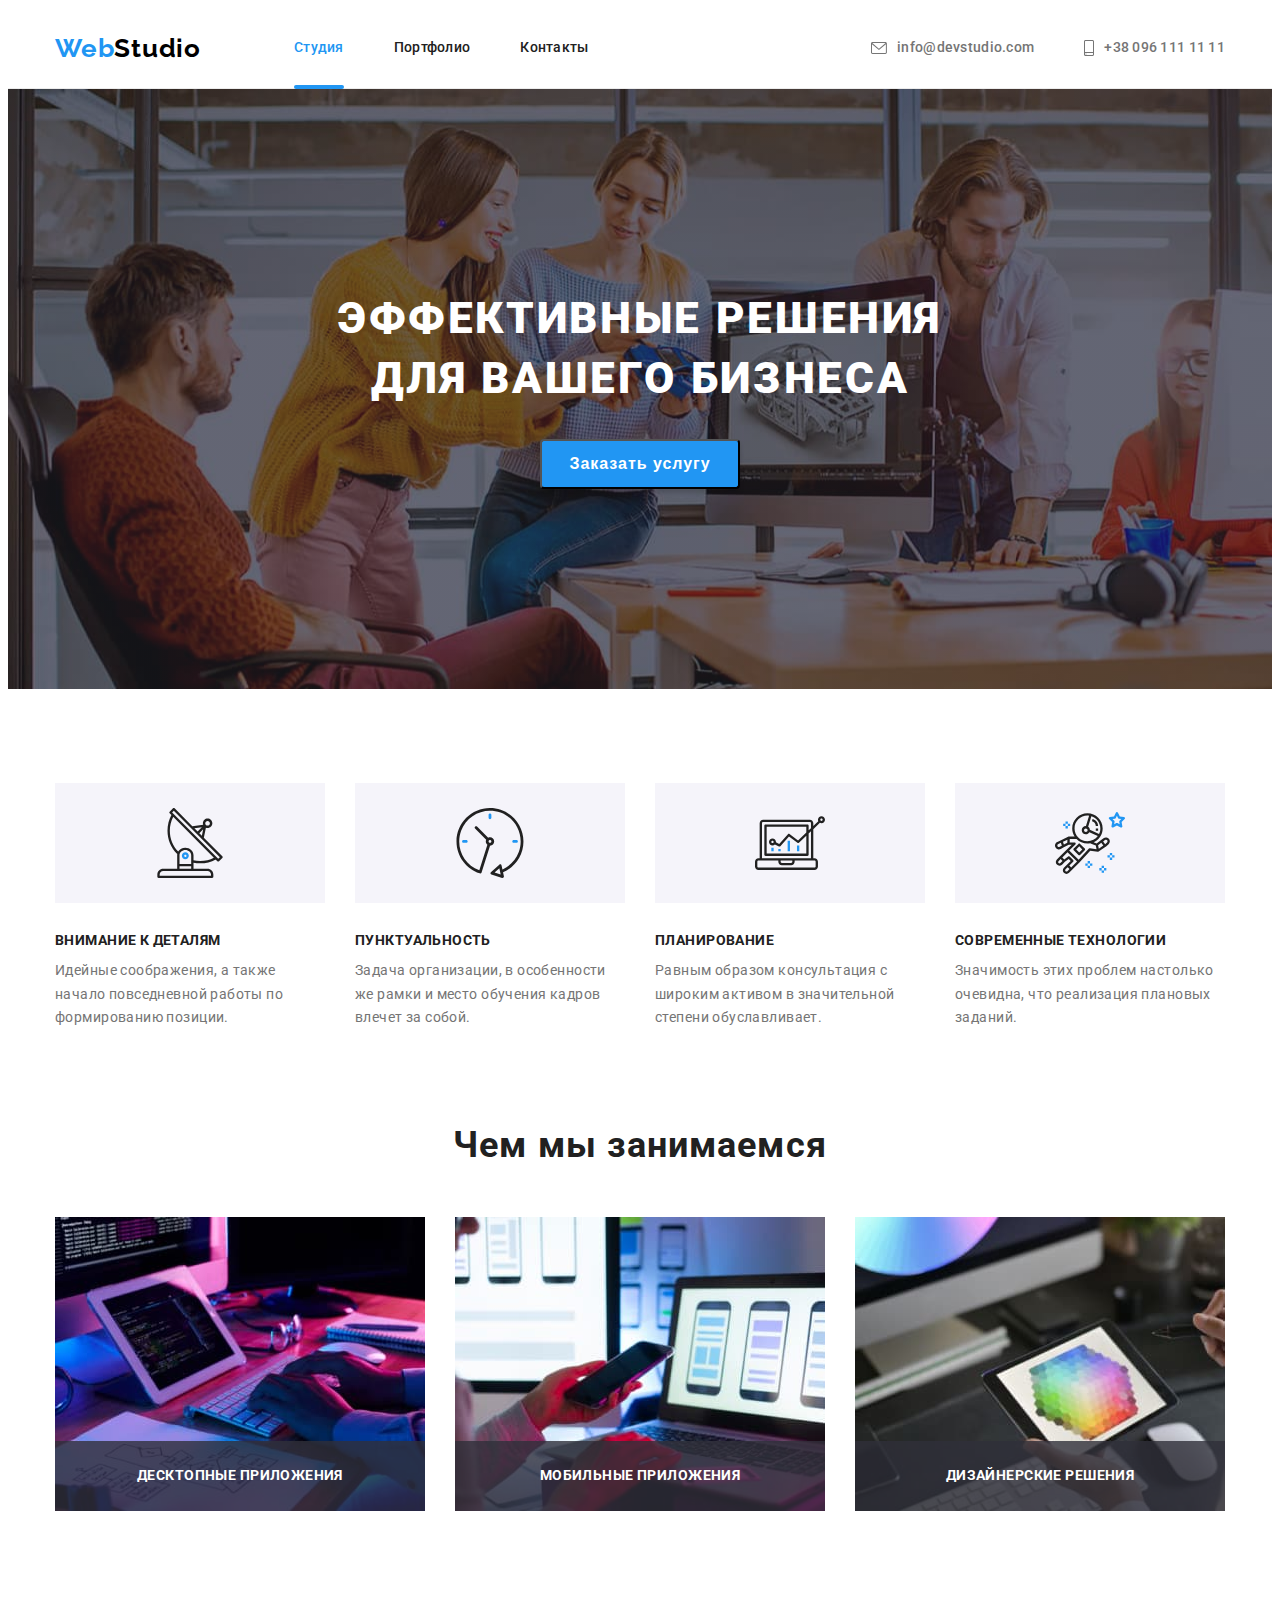
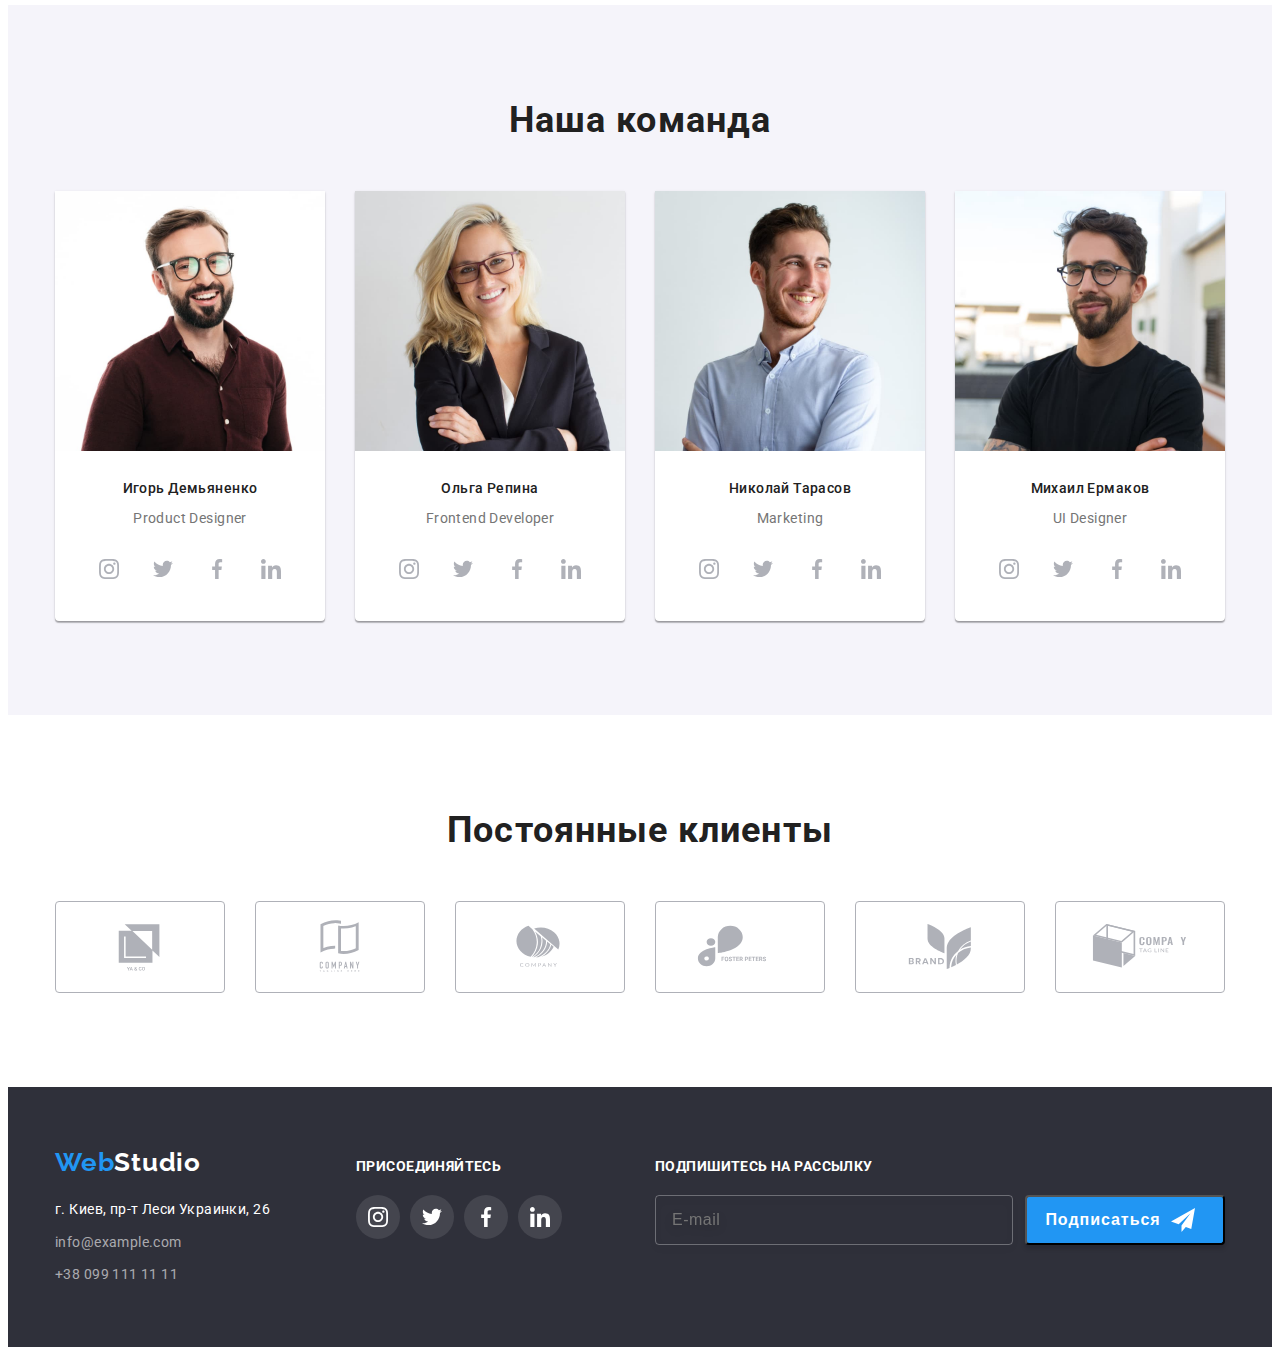
==== commit ab592c31: "Finish Dz7" ====
--- a/index.html
+++ b/index.html
@@ -157,41 +157,41 @@
       <section class="team">
         <div class="container">
           <h2 class="section__title">Наша команда</h2>
-          <ul class="list team-list">
-            <li class="team-item">
+          <ul class="list team__list">
+            <li class="team__item">
               <img
                 src="./imeges/img_igor.jpg"
                 alt="Игорь Демьяненко"
                 class="team-img"
                 width="270"
               />
-              <div class="team-text">
+              <div class="team__box">
                 <h3 class="secondary__title">Игорь Демьяненко</h3>
                 <p class="section-text">Product Designer</p>
-                <ul class="list social-list">
-                  <li class="social-item">
-                    <a href="" class="link social-link">
+                <ul class="list socials">
+                  <li class="socials__item">
+                    <a href="" class="link socials__link">
                       <svg class="svg-social" width="20" height="20">
                         <use href="./imeges/icons.svg#icon-instagram"></use>
                       </svg>
                     </a>
                   </li>
-                  <li class="social-item">
-                    <a href="" class="link social-link">
+                  <li class="socials__item">
+                    <a href="" class="link socials__link">
                       <svg class="svg-social" width="20" height="20">
                         <use href="./imeges/icons.svg#icon-twitter"></use>
                       </svg>
                     </a>
                   </li>
-                  <li class="social-item">
-                    <a href="" class="link social-link">
+                  <li class="socials__item">
+                    <a href="" class="link socials__link">
                       <svg class="svg-social" width="20" height="20">
                         <use href="./imeges/icons.svg#icon-facebook"></use>
                       </svg>
                     </a>
                   </li>
-                  <li class="social-item">
-                    <a href="" class="link social-link">
+                  <li class="socials__item">
+                    <a href="" class="link socials__link">
                       <svg class="svg-social" width="20" height="20">
                         <use href="./imeges/icons.svg#icon-linkedin"></use>
                       </svg>
@@ -201,35 +201,35 @@
               </div>
               <div class="social-wrap"></div>
             </li>
-            <li class="team-item">
+            <li class="team__item">
               <img src="./imeges/img_olga.jpg" alt="Ольга Репина" class="team-img" width="270" />
-              <div class="team-text">
+              <div class="team__box">
                 <h3 class="secondary__title">Ольга Репина</h3>
                 <p class="section-text">Frontend Developer</p>
-                <ul class="list social-list">
-                  <li class="social-item">
-                    <a href="" class="link social-link">
+                <ul class="list socials">
+                  <li class="socials__item">
+                    <a href="" class="link socials__link">
                       <svg class="svg-social" width="20" height="20">
                         <use href="./imeges/icons.svg#icon-instagram"></use>
                       </svg>
                     </a>
                   </li>
-                  <li class="social-item">
-                    <a href="" class="link social-link">
+                  <li class="socials__item">
+                    <a href="" class="link socials__link">
                       <svg class="svg-social" width="20" height="20">
                         <use href="./imeges/icons.svg#icon-twitter"></use>
                       </svg>
                     </a>
                   </li>
-                  <li class="social-item">
-                    <a href="" class="link social-link">
+                  <li class="socials__item">
+                    <a href="" class="link socials__link">
                       <svg class="svg-social" width="20" height="20">
                         <use href="./imeges/icons.svg#icon-facebook"></use>
                       </svg>
                     </a>
                   </li>
-                  <li class="social-item">
-                    <a href="" class="link social-link">
+                  <li class="socials__item">
+                    <a href="" class="link socials__link">
                       <svg class="svg-social" width="20" height="20">
                         <use href="./imeges/icons.svg#icon-linkedin"></use>
                       </svg>
@@ -241,40 +241,40 @@
 
               <!-- </div> -->
             </li>
-            <li class="team-item">
+            <li class="team__item">
               <img
                 src="./imeges/img_nikolay.jpg"
                 alt="Николай Тарасов"
                 class="team-img"
                 width="270"
               />
-              <div class="team-text">
+              <div class="team__box">
                 <h3 class="secondary__title">Николай Тарасов</h3>
                 <p class="section-text">Marketing</p>
-                <ul class="list social-list">
-                  <li class="social-item">
-                    <a href="" class="link social-link">
+                <ul class="list socials">
+                  <li class="socials__item">
+                    <a href="" class="link socials__link">
                       <svg class="svg-social" width="20" height="20">
                         <use href="./imeges/icons.svg#icon-instagram"></use>
                       </svg>
                     </a>
                   </li>
-                  <li class="social-item">
-                    <a href="" class="link social-link">
+                  <li class="socials__item">
+                    <a href="" class="link socials__link">
                       <svg class="svg-social" width="20" height="20">
                         <use href="./imeges/icons.svg#icon-twitter"></use>
                       </svg>
                     </a>
                   </li>
-                  <li class="social-item">
-                    <a href="" class="link social-link">
+                  <li class="socials__item">
+                    <a href="" class="link socials__link">
                       <svg class="svg-social" width="20" height="20">
                         <use href="./imeges/icons.svg#icon-facebook"></use>
                       </svg>
                     </a>
                   </li>
-                  <li class="social-item">
-                    <a href="" class="link social-link">
+                  <li class="socials__item">
+                    <a href="" class="link socials__link">
                       <svg class="svg-social" width="20" height="20">
                         <use href="./imeges/icons.svg#icon-linkedin"></use>
                       </svg>
@@ -286,40 +286,40 @@
 
               <!-- </div> -->
             </li>
-            <li class="team-item">
+            <li class="team__item">
               <img
                 src="./imeges/img_mihail.jpg"
                 alt="Михаил Ермаков"
                 class="team-img"
                 width="270"
               />
-              <div class="team-text">
+              <div class="team__box">
                 <h3 class="secondary__title">Михаил Ермаков</h3>
                 <p class="section-text">UI Designer</p>
-                <ul class="list social-list">
-                  <li class="social-item">
-                    <a href="" class="link social-link">
+                <ul class="list socials">
+                  <li class="socials__item">
+                    <a href="" class="link socials__link">
                       <svg class="svg-social" width="20" height="20">
                         <use href="./imeges/icons.svg#icon-instagram"></use>
                       </svg>
                     </a>
                   </li>
-                  <li class="social-item">
-                    <a href="" class="link social-link">
+                  <li class="socials__item">
+                    <a href="" class="link socials__link">
                       <svg class="svg-social" width="20" height="20">
                         <use href="./imeges/icons.svg#icon-twitter"></use>
                       </svg>
                     </a>
                   </li>
-                  <li class="social-item">
-                    <a href="" class="link social-link">
+                  <li class="socials__item">
+                    <a href="" class="link socials__link">
                       <svg class="svg-social" width="20" height="20">
                         <use href="./imeges/icons.svg#icon-facebook"></use>
                       </svg>
                     </a>
                   </li>
-                  <li class="social-item">
-                    <a href="" class="link social-link">
+                  <li class="socials__item">
+                    <a href="" class="link socials__link">
                       <svg class="svg-social" width="20" height="20">
                         <use href="./imeges/icons.svg#icon-linkedin"></use>
                       </svg>
@@ -334,49 +334,47 @@
           </ul>
         </div>
       </section>
-
       <!-- Постоянные клиенты -->
-
       <section class="clients">
         <div class="container">
           <h2 class="section__title">Постоянные клиенты</h2>
-          <ul class="clients-list list">
-            <li class="clients-item">
+          <ul class="list clients__list">
+            <li class="clients__item">
               <a href="" class="link clients-link">
                 <svg class="clients-icon" width="106" height="60">
                   <use href="./imeges/icons.svg#icon-logo1"></use>
                 </svg>
               </a>
             </li>
-            <li class="clients-item">
+            <li class="clients__item">
               <a href="" class="link clients-link">
                 <svg class="clients-icon" width="106" height="60">
                   <use href="./imeges/icons.svg#icon-logo2"></use>
                 </svg>
               </a>
             </li>
-            <li class="clients-item">
+            <li class="clients__item">
               <a href="" class="link clients-link">
                 <svg class="clients-icon" width="106" height="60">
                   <use href="./imeges/icons.svg#icon-logo3"></use>
                 </svg>
               </a>
             </li>
-            <li class="clients-item">
+            <li class="clients__item">
               <a href="" class="link clients-link">
                 <svg class="clients-icon" width="106" height="60">
                   <use href="./imeges/icons.svg#icon-logo4"></use>
                 </svg>
               </a>
             </li>
-            <li class="clients-item">
+            <li class="clients__item">
               <a href="" class="link clients-link">
                 <svg class="clients-icon" width="106" height="60">
                   <use href="./imeges/icons.svg#icon-logo5"></use>
                 </svg>
               </a>
             </li>
-            <li class="clients-item">
+            <li class="clients__item">
               <a href="" class="link clients-link">
                 <svg class="clients-icon" width="106" height="60">
                   <use href="./imeges/icons.svg#icon-logo6"></use>
@@ -391,56 +389,58 @@
     <!--Футер-->
     <footer class="footer">
       <div class="container footer__container">
-        <div class="footer-address-wrap">
+        <div class="footer__address-wrap">
           <a href="./index.html" class="logo footer__logo link"
             ><span class="logo-web">Web</span>Studio</a
           >
-          <address class="footer-address">
+          <address class="address">
             <ul class="list">
-              <li class="footer-item">
+              <li class="footer__address-item">
                 <a
-                  class="link footer-address"
+                  class="link footer__address-link"
                   href="https://goo.gl/maps/mXZvtL3YNKknpCyy6"
                   target="_blank"
                   rel="noopener noreferrer"
                   >г. Киев, пр-т Леси Украинки, 26</a
                 >
               </li>
-              <li class="footer-item">
-                <a href="mailto:info@example.com" class="link footer-contact">info@example.com</a>
+              <li class="footer__address-item">
+                <a href="mailto:info@example.com" class="link footer__contact-link"
+                  >info@example.com</a
+                >
               </li>
-              <li class="footer-item">
-                <a href="tel:+380991111111" class="link footer-contact">+38 099 111 11 11</a>
+              <li class="footer__address-item">
+                <a href="tel:+380991111111" class="link footer__contact-link">+38 099 111 11 11</a>
               </li>
             </ul>
           </address>
         </div>
-        <div class="footer-social">
+        <div class="footer__social-wrap">
           <h3 class="footer__title">присоединяйтесь</h3>
-          <ul class="list footer-social-list">
-            <li class="footer-social-item">
-              <a href="" class="footer-social-link link">
+          <ul class="list footer__social-list">
+            <li class="footer__social-item">
+              <a href="" class="footer__social-link link">
                 <svg class="footer-svg" width="20" height="20">
                   <use href="./imeges/icons.svg#icon-instagram"></use>
                 </svg>
               </a>
             </li>
-            <li class="footer-social-item">
-              <a href="" class="footer-social-link link">
+            <li class="footer__social-item">
+              <a href="" class="footer__social-link link">
                 <svg class="footer-svg" width="20" height="20">
                   <use href="./imeges/icons.svg#icon-twitter"></use>
                 </svg>
               </a>
             </li>
-            <li class="footer-social-item">
-              <a href="" class="footer-social-link link">
+            <li class="footer__social-item">
+              <a href="" class="footer__social-link link">
                 <svg class="footer-svg" width="20" height="20">
                   <use href="./imeges/icons.svg#icon-facebook"></use>
                 </svg>
               </a>
             </li>
-            <li class="footer-social-item">
-              <a href="" class="footer-social-link link">
+            <li class="footer__social-item">
+              <a href="" class="footer__social-link link">
                 <svg class="footer-svg" width="20" height="20">
                   <use href="./imeges/icons.svg#icon-linkedin"></use>
                 </svg>
@@ -450,15 +450,15 @@
         </div>
         <form action="#" class="subscribe-form">
           <div class="subscribe">
-            <div class="subscribe-wrap-up">
+            <div class="subscribe__label-wrap">
               <label for="subscribe-email" class="subscribe-text">Подпишитесь на рассылку</label>
             </div>
-            <div class="subscribe-wrap">
+            <div class="subscribe__input-wrap">
               <input
                 type="email"
                 name="subscribe-email"
                 id="subscribe-email"
-                class="subscribe-input"
+                class="subscribe__input"
                 placeholder="E-mail"
               />
 
--- a/css/main.min.css
+++ b/css/main.min.css
@@ -1,2 +1,2 @@
-*{box-sizing:border-box}body{font-family:'Roboto', sans-serif}p,h1,h2,h3,h4,h5,h6{margin:0}ul{margin:0;padding:0}button{cursor:pointer;padding:0}img{display:block}.list{list-style:none}.link{text-decoration:none}:root{--color-white: #ffffff;--title-color-text: #212121;--primery-color-text: #757575;--color-prime: #000000;--color-hover: #2196f3;--color-hover-btn: #188ce8;--sections-background: #f5f4fa}.container{width:1200px;padding-left:15px;padding-right:15px;margin:0 auto}.visually-hidden{position:absolute;white-space:nowrap;width:1px;height:1px;overflow:hidden;border:0;padding:0;clip:rect(0 0 0 0);clip-path:inset(50%);margin:-1px}.logo{font-family:'Raleway', sans-serif;font-weight:700;font-size:26px;line-height:1.19;letter-spacing:0.03em}.logo-web{color:var(--color-hover)}.button{box-shadow:0px 4px 4px rgba(0,0,0,0.15);border-radius:4px;width:200px;height:50px;color:white;background-color:var(--color-hover);font-weight:700;font-size:16px;line-height:1.875;letter-spacing:0.06em;transition:background-color 250ms cubic-bezier(0.4, 0, 0.2, 1)}.button:hover,.button:focus{background-color:var(--color-hover-btn)}.button__modal{display:block;margin-right:auto;margin-left:auto}.button__subscribe{display:flex;align-items:center;justify-content:center;margin-left:12px}.button__modal--close{position:absolute;display:flex;align-items:center;justify-content:center;top:8px;right:8px;width:30px;height:30px;background:transparent;border-radius:50%;border:1px solid rgba(0,0,0,0.1)}.button__modal--close:hover,.button__modal--close:focus{fill:var(--color-hover)}.button__gallery{font-family:inherit;background-color:#f5f4fa;color:var(--title-color-text);font-weight:500;font-size:16px;line-height:1.63;letter-spacing:0.03em;border-radius:4px;border:none;padding:6px 22px;transition:background-color 250ms cubic-bezier(0.4, 0, 0.2, 1),color 250ms cubic-bezier(0.4, 0, 0.2, 1),box-shadow 250ms cubic-bezier(0.4, 0, 0.2, 1)}.button__gallery:hover,.button__gallery:focus{background-color:var(--color-hover);color:#ffffff;box-shadow:0px 3px 1px rgba(0,0,0,0.1),0px 1px 2px rgba(0,0,0,0.08),0px 2px 2px rgba(0,0,0,0.12)}.section-text{color:var(--primery-color-text);font-weight:400;font-size:14px;line-height:1.71;letter-spacing:0.03em}.hero__title{color:white;font-family:Roboto;font-weight:900;font-size:44px;line-height:1.36;letter-spacing:0.06em;text-transform:uppercase;text-align:center;margin:0 auto 30px auto;max-width:696px}.section__title{color:var(--title-color-text);font-weight:700;font-size:36px;line-height:1.17;letter-spacing:0.03em;text-align:center;margin-bottom:50px}.secondary__title{color:var(--title-color-text);font-weight:500;font-size:14px;line-height:1.14;letter-spacing:0.03em}.footer__title{color:var(--color-white);font-weight:700;text-transform:uppercase;margin-bottom:20px;font-size:14px;line-height:1.14;letter-spacing:0.03em}.header{border-bottom:1px solid #ececec}.header__container{display:flex;align-items:center}.header__logo{margin-right:93px;color:var(--color-prime)}.header-nav{display:flex;align-items:center}.header-nav__list{display:flex;font-weight:500;font-size:14px;line-height:1.14;letter-spacing:0.02em}.header-nav__item:not(:last-child){margin-right:50px}.tel-svg{margin-right:10px;align-items:center}.tel-svg:hover{color:var(--color-hover);fill:var(--color-hover)}.header-contact__link{display:flex;align-items:center;color:var(--primery-color-text);font-weight:500;font-size:14px;line-height:1.14;letter-spacing:0.02em;fill:#757575;padding-top:32px;padding-bottom:32px;transition:color 250ms cubic-bezier(0.4, 0, 0.2, 1),fill 250ms cubic-bezier(0.4, 0, 0.2, 1)}.header-contact__link:hover,.header-contact__link:focus{color:var(--color-hover);fill:var(--color-hover)}.header-contact__list{display:flex;margin-left:auto;align-items:center}.header-contact__item:nth-child(1){margin-right:50px}.header-nav__link{display:block;padding-top:32px;padding-bottom:32px;color:var(--title-color-text);transition:color 250ms cubic-bezier(0.4, 0, 0.2, 1)}.header-nav__link:hover,.header-nav__link:focus{color:var(--color-hover);fill:var(--color-hover)}.current{color:var(--color-hover);position:relative}.current::after{content:'';position:absolute;width:100%;height:4px;background-color:var(--color-hover);border-radius:2px;left:0;bottom:-1px}.hero{max-width:1600px;padding-top:200px;padding-bottom:200px;text-align:center;margin:0 auto;background-image:linear-gradient(to top, rgba(47,48,58,0.4), rgba(47,48,58,0.4)),url(../imeges/Img.jpg)}.work-principles{padding-top:94px}.work-principles .secondary__title{font-weight:700;text-transform:uppercase;margin-bottom:10px}.principles-icon-box{display:flex;align-items:center;justify-content:center;width:270px;height:120px;background-color:var(--sections-background);margin-bottom:30px}.work-principles__list{display:flex;margin-right:-30px}.work-principles__item{width:270px;margin-right:30px}.activity{padding-top:94px;padding-bottom:94px}.activity .list{display:flex}.activity__wrap{position:relative}.activity__wrap-text{display:flex;align-items:center;justify-content:center;position:absolute;bottom:0;right:0;width:100%;padding-top:27px;padding-bottom:27px;background:rgba(47,48,58,0.8);font-weight:700;font-size:14px;line-height:1.14;text-align:center;letter-spacing:0.03em;text-transform:uppercase;color:#ffffff}.activity__item:not(:last-child){margin-right:30px}.team{background-color:#f5f4fa;padding-top:94px;padding-bottom:94px}.team .section-title{margin-bottom:50px}.team-list{display:flex;margin-right:-30px}.team-item{margin-right:30px;background-color:#fff;box-shadow:0px 1px 3px rgba(0,0,0,0.12),0px 1px 1px rgba(0,0,0,0.14),0px 2px 1px rgba(0,0,0,0.2);border-radius:0px 0px 4px 4px}.team-text{padding:30px 20px 30px 20px;text-align:center}.team .secondary-title{margin-bottom:10px}.team .section-text{margin-bottom:16px}.social-list{display:flex;align-items:center;justify-content:center}.social-link{display:flex;align-items:center;justify-content:center;width:44px;height:44px;color:#afb1b8;border-radius:50%;background-color:#fff;transition:color 250ms cubic-bezier(0.4, 0, 0.2, 1),background-color 250ms cubic-bezier(0.4, 0, 0.2, 1)}.svg-social{fill:currentColor}.social-link:hover,.social-link:focus{background-color:var(--color-hover);width:44px;height:44px;border-radius:50%;cursor:pointer;color:#ffffff}.social-item{display:flex;align-items:center;justify-content:center}.social-item+.social-item{margin-left:10px}.clients{padding-top:94px;padding-bottom:94px}.clients-list{display:flex}.clients-link{display:flex;align-items:center;justify-content:center;width:170px;height:92px;border:1px solid #afb1b8;border-radius:4px;color:#afb1b8;transition:color 250ms cubic-bezier(0.4, 0, 0.2, 1),border 250ms cubic-bezier(0.4, 0, 0.2, 1)}.clients-icon{fill:currentColor}.clients-item+.clients-item{margin-left:30px}.clients-link:hover{color:var(--color-hover);border:1px solid #2196f3}.footer{background:#2f303a;padding-top:60px;padding-bottom:60px}.footer__container{display:flex;align-items:baseline}.footer__logo{display:block;color:var(--color-white);margin-bottom:20px}.footer-address-wrap{min-width:231px}.footer-address{color:#ffffff;font-style:normal;font-weight:400;font-size:14px;line-height:1.71;letter-spacing:0.03em}.footer-item:not(:last-child){margin-bottom:9px}.footer-contact{font-weight:400;font-size:14px;line-height:1.71;letter-spacing:0.03em;color:rgba(255,255,255,0.6)}.footer-social{margin-left:70px;margin-right:93px}.footer-social-list{display:flex}.footer-social-link{display:flex;width:44px;height:44px;background:rgba(255,255,255,0.1);border-radius:50%;align-items:center;justify-content:center;color:#ffffff;transition:background-color 250ms cubic-bezier(0.4, 0, 0.2, 1)}.footer-social-item+.footer-social-item{margin-left:10px}.footer-social-link:hover,.footer-social-link:focus{background-color:var(--color-hover)}.footer-svg{fill:currentColor}.subscribe{display:flex;flex-direction:column;margin-left:auto}.subscribe-form{margin-left:auto}.subscribe-text{font-weight:700;font-size:14px;line-height:1.14;letter-spacing:0.03em;text-transform:uppercase;color:#ffffff}.subscribe-input{width:358px;outline:none;border:1px solid rgba(255,255,255,0.3);filter:drop-shadow(0px 4px 4px rgba(0,0,0,0.15));border-radius:4px;background-color:transparent;padding-right:16px;padding-left:16px;font-size:16px;line-height:1.25;letter-spacing:0.03em;color:rgba(255,255,255,0.6)}.icon-send{margin:0 10px 0 10px;fill:#ffffff}.subscribe-wrap-up{margin-bottom:20px}.subscribe-wrap{display:flex;width:100%}.gallery{padding-top:94px;padding-bottom:94px}.filter-item:not(:last-child){margin-right:8px}.filter-list{display:flex;margin-bottom:50px;justify-content:center}.filter-title{color:var(--title-color-text);font-weight:700;font-size:18px;line-height:2;letter-spacing:0.06em;margin-bottom:4px}.filter-text{color:var(--primery-color-text);font-style:400;font-size:16px;line-height:1.86;letter-spacing:0.03em}.gallery-text{padding:20px 24px;border-right:1px solid #eeeeee;border-bottom:1px solid #eeeeee;border-left:1px solid #eeeeee}.gallery-item{margin-right:30px;margin-bottom:30px;background:#ffffff;flex-basis:calc((100% - 90px) / 3)}.gallery-list-wrap{position:relative;overflow:hidden}.gallery-item:hover .gallery-hover-text{transform:translateY(0)}.gallery-hover-text{position:absolute;height:100%;top:0;left:0;padding:63px 24px;background-color:rgba(33,150,243,0.9);font-weight:400;font-size:18px;line-height:1.56;letter-spacing:0.03em;color:#ffffff;transform:translateY(101%);transition:transform 250ms cubic-bezier(0.4, 0, 0.2, 1)}.gallery-link{display:block;transition:box-shadow 250ms cubic-bezier(0.4, 0, 0.2, 1)}.gallery-link:hover,.gallery-link:focus{box-shadow:0px 1px 1px rgba(0,0,0,0.12),0px 4px 4px rgba(0,0,0,0.06),1px 4px 6px rgba(0,0,0,0.16)}.gallery-list{display:flex;flex-wrap:wrap;margin-right:-30px;margin-bottom:-30px}.backdrop{position:fixed;top:0;width:100vw;height:100vh;background-color:rgba(0,0,0,0.2);transition:opacity 500ms cubic-bezier(0.4, 0, 0.2, 1),visibility 500ms cubic-bezier(0.4, 0, 0.2, 1)}.modal{width:528px;min-height:581px;background-color:#fff;border-radius:4px;box-shadow:0px 1px 3px rgba(0,0,0,0.12),0px 1px 1px rgba(0,0,0,0.14),0px 2px 1px rgba(0,0,0,0.2);position:absolute;top:50%;left:50%;padding:40px;transform:translate(-50%, -50%) scale(1) rotate(0deg);transition:transform 500ms cubic-bezier(0.4, 0, 0.2, 1)}.title-modal{font-weight:700;font-size:20px;line-height:1.15;text-align:center;letter-spacing:0.03em;color:#212121;margin-bottom:12px}.backdrop.is-hidden .modal{transform:translate(-50%, -50%) scale(0.5) rotate(720deg);transition:transform 500ms cubic-bezier(0.4, 0, 0.2, 1)}.is-hidden{opacity:0;pointer-events:none;visibility:hidden}.form-field{position:relative;display:flex;flex-direction:column;margin-bottom:10px}.form-field-coment{display:flex;flex-direction:column;margin-bottom:20px}.form-input-icon{position:absolute;left:12px;bottom:11px;fill:var(--title-color-text);transition:fill 250ms cubic-bezier(0.4, 0, 0.2, 1)}.modal-label{font-size:12px;line-height:1.17;letter-spacing:0.01em;color:#757575;margin-bottom:4px}.modal-input{outline:none;height:40px;border:1px solid rgba(33,33,33,0.2);border-radius:4px;padding-left:42px;transition:border 250ms cubic-bezier(0.4, 0, 0.2, 1)}.modal-input:focus,.modal-coment:focus{border:1px solid var(--color-hover)}.modal-input:focus ~ .form-input-icon{fill:var(--color-hover)}.modal-coment{outline:none;width:448px;height:120px;padding:12px 16px;border:1px solid rgba(33,33,33,0.2);border-radius:4px;transition:border 250ms cubic-bezier(0.4, 0, 0.2, 1);resize:none}.modal-coment::placeholder{font-size:14px;line-height:1.14;letter-spacing:0.01em;color:rgba(117,117,117,0.5)}.check-text{display:flex;align-items:center;justify-content:center;font-size:14px;line-height:1.71;letter-spacing:0.03em;color:#757575}.check-text span{width:16px;height:15px;border:2px solid #000000;border-radius:3px;margin-right:8px;display:inline-flex;align-items:center;justify-content:center}.form-check{display:flex;align-items:center;justify-content:center;margin-bottom:30px}.form-check-icon{fill:#ffffff}.policy-check:checked+.check-text span{border:none;background-color:var(--color-hover)}
+*{box-sizing:border-box}body{font-family:'Roboto', sans-serif}p,h1,h2,h3,h4,h5,h6{margin:0}ul{margin:0;padding:0}button{cursor:pointer;padding:0}img{display:block}.list{list-style:none}.link{text-decoration:none}:root{--color-white: #ffffff;--title-color-text: #212121;--primery-color-text: #757575;--color-prime: #000000;--color-hover: #2196f3;--color-hover-btn: #188ce8;--sections-background: #f5f4fa}.container{width:1200px;padding-left:15px;padding-right:15px;margin:0 auto}.visually-hidden{position:absolute;white-space:nowrap;width:1px;height:1px;overflow:hidden;border:0;padding:0;clip:rect(0 0 0 0);clip-path:inset(50%);margin:-1px}.logo{font-family:'Raleway', sans-serif;font-weight:700;font-size:26px;line-height:1.19;letter-spacing:0.03em}.logo-web{color:var(--color-hover)}.button{box-shadow:0px 4px 4px rgba(0,0,0,0.15);border-radius:4px;width:200px;height:50px;color:white;background-color:var(--color-hover);font-weight:700;font-size:16px;line-height:1.875;letter-spacing:0.06em;transition:background-color 250ms cubic-bezier(0.4, 0, 0.2, 1)}.button:hover,.button:focus{background-color:var(--color-hover-btn)}.button__modal{display:block;margin-right:auto;margin-left:auto}.button__subscribe{display:flex;align-items:center;justify-content:center;margin-left:12px}.button__modal--close{position:absolute;display:flex;align-items:center;justify-content:center;top:8px;right:8px;width:30px;height:30px;background:transparent;border-radius:50%;border:1px solid rgba(0,0,0,0.1)}.button__modal--close:hover,.button__modal--close:focus{fill:var(--color-hover)}.button__gallery{font-family:inherit;background-color:#f5f4fa;color:var(--title-color-text);font-weight:500;font-size:16px;line-height:1.63;letter-spacing:0.03em;border-radius:4px;border:none;padding:6px 22px;transition:background-color 250ms cubic-bezier(0.4, 0, 0.2, 1),color 250ms cubic-bezier(0.4, 0, 0.2, 1),box-shadow 250ms cubic-bezier(0.4, 0, 0.2, 1)}.button__gallery:hover,.button__gallery:focus{background-color:var(--color-hover);color:#ffffff;box-shadow:0px 3px 1px rgba(0,0,0,0.1),0px 1px 2px rgba(0,0,0,0.08),0px 2px 2px rgba(0,0,0,0.12)}.section-text{color:var(--primery-color-text);font-weight:400;font-size:14px;line-height:1.71;letter-spacing:0.03em}.hero__title{color:white;font-family:Roboto;font-weight:900;font-size:44px;line-height:1.36;letter-spacing:0.06em;text-transform:uppercase;text-align:center;margin:0 auto 30px auto;max-width:696px}.section__title{color:var(--title-color-text);font-weight:700;font-size:36px;line-height:1.17;letter-spacing:0.03em;text-align:center;margin-bottom:50px}.secondary__title{color:var(--title-color-text);font-weight:500;font-size:14px;line-height:1.14;letter-spacing:0.03em}.footer__title{color:var(--color-white);font-weight:700;text-transform:uppercase;margin-bottom:20px;font-size:14px;line-height:1.14;letter-spacing:0.03em}.header{border-bottom:1px solid #ececec}.header__container{display:flex;align-items:center}.header__logo{margin-right:93px;color:var(--color-prime)}.header-nav{display:flex;align-items:center}.header-nav__list{display:flex;font-weight:500;font-size:14px;line-height:1.14;letter-spacing:0.02em}.header-nav__item:not(:last-child){margin-right:50px}.tel-svg{margin-right:10px;align-items:center}.tel-svg:hover{color:var(--color-hover);fill:var(--color-hover)}.header-contact__link{display:flex;align-items:center;color:var(--primery-color-text);font-weight:500;font-size:14px;line-height:1.14;letter-spacing:0.02em;fill:#757575;padding-top:32px;padding-bottom:32px;transition:color 250ms cubic-bezier(0.4, 0, 0.2, 1),fill 250ms cubic-bezier(0.4, 0, 0.2, 1)}.header-contact__link:hover,.header-contact__link:focus{color:var(--color-hover);fill:var(--color-hover)}.header-contact__list{display:flex;margin-left:auto;align-items:center}.header-contact__item:nth-child(1){margin-right:50px}.header-nav__link{display:block;padding-top:32px;padding-bottom:32px;color:var(--title-color-text);transition:color 250ms cubic-bezier(0.4, 0, 0.2, 1)}.header-nav__link:hover,.header-nav__link:focus{color:var(--color-hover);fill:var(--color-hover)}.current{color:var(--color-hover);position:relative}.current::after{content:'';position:absolute;width:100%;height:4px;background-color:var(--color-hover);border-radius:2px;left:0;bottom:-1px}.hero{max-width:1600px;padding-top:200px;padding-bottom:200px;text-align:center;margin:0 auto;background-image:linear-gradient(to top, rgba(47,48,58,0.4), rgba(47,48,58,0.4)),url(../imeges/Img.jpg)}.work-principles{padding-top:94px}.work-principles .secondary__title{font-weight:700;text-transform:uppercase;margin-bottom:10px}.principles-icon-box{display:flex;align-items:center;justify-content:center;width:270px;height:120px;background-color:var(--sections-background);margin-bottom:30px}.work-principles__list{display:flex;margin-right:-30px}.work-principles__item{width:270px;margin-right:30px}.activity{padding-top:94px;padding-bottom:94px}.activity .list{display:flex}.activity__wrap{position:relative}.activity__wrap-text{display:flex;align-items:center;justify-content:center;position:absolute;bottom:0;right:0;width:100%;padding-top:27px;padding-bottom:27px;background:rgba(47,48,58,0.8);font-weight:700;font-size:14px;line-height:1.14;text-align:center;letter-spacing:0.03em;text-transform:uppercase;color:#ffffff}.activity__item:not(:last-child){margin-right:30px}.team{background-color:#f5f4fa;padding-top:94px;padding-bottom:94px}.team .section__title{margin-bottom:50px}.team .secondary__title{margin-bottom:10px}.team .section-text{margin-bottom:16px}.team__list{display:flex;margin-right:-30px}.team__item{margin-right:30px;background-color:#fff;box-shadow:0px 1px 3px rgba(0,0,0,0.12),0px 1px 1px rgba(0,0,0,0.14),0px 2px 1px rgba(0,0,0,0.2);border-radius:0px 0px 4px 4px}.team__box{padding:30px 20px 30px 20px;text-align:center}.socials{display:flex;align-items:center;justify-content:center}.socials__link{display:flex;align-items:center;justify-content:center;width:44px;height:44px;color:#afb1b8;border-radius:50%;background-color:#fff;transition:color 250ms cubic-bezier(0.4, 0, 0.2, 1),background-color 250ms cubic-bezier(0.4, 0, 0.2, 1)}.socials__link:hover,.socials__link:focus{background-color:var(--color-hover);width:44px;height:44px;border-radius:50%;cursor:pointer;color:#ffffff}.svg-social{fill:currentColor}.socials__item{display:flex;align-items:center;justify-content:center}.socials__item+.socials__item{margin-left:10px}.clients{padding-top:94px;padding-bottom:94px}.clients__list{display:flex}.clients-link{display:flex;align-items:center;justify-content:center;width:170px;height:92px;border:1px solid #afb1b8;border-radius:4px;color:#afb1b8;transition:color 250ms cubic-bezier(0.4, 0, 0.2, 1),border 250ms cubic-bezier(0.4, 0, 0.2, 1)}.clients-link:hover{color:var(--color-hover);border:1px solid #2196f3}.clients-icon{fill:currentColor}.clients__item+.clients__item{margin-left:30px}.footer{background:#2f303a;padding-top:60px;padding-bottom:60px}.footer__container{display:flex;align-items:baseline}.footer__logo{display:block;color:var(--color-white);margin-bottom:20px}.footer__address-wrap{min-width:231px}.footer__address-link{color:#ffffff;font-style:normal;font-weight:400;font-size:14px;line-height:1.71;letter-spacing:0.03em}.footer__address-item:not(:last-child){margin-bottom:9px}.footer__contact-link{font-style:normal;font-weight:400;font-size:14px;line-height:1.71;letter-spacing:0.03em;color:rgba(255,255,255,0.6)}.footer__social-wrap{margin-left:70px;margin-right:93px}.footer__social-list{display:flex}.footer__social-link{display:flex;width:44px;height:44px;background:rgba(255,255,255,0.1);border-radius:50%;align-items:center;justify-content:center;color:#ffffff;transition:background-color 250ms cubic-bezier(0.4, 0, 0.2, 1)}.footer__social-link:hover,.footer__social-link:focus{background-color:var(--color-hover)}.footer__social-item+.footer__social-item{margin-left:10px}.footer-svg{fill:currentColor}.subscribe{display:flex;flex-direction:column;margin-left:auto}.subscribe-form{margin-left:auto}.subscribe-text{font-weight:700;font-size:14px;line-height:1.14;letter-spacing:0.03em;text-transform:uppercase;color:#ffffff}.subscribe__input{width:358px;outline:none;border:1px solid rgba(255,255,255,0.3);filter:drop-shadow(0px 4px 4px rgba(0,0,0,0.15));border-radius:4px;background-color:transparent;padding-right:16px;padding-left:16px;font-size:16px;line-height:1.25;letter-spacing:0.03em;color:rgba(255,255,255,0.6)}.icon-send{margin:0 10px 0 10px;fill:#ffffff}.subscribe__label-wrap{margin-bottom:20px}.subscribe__input-wrap{display:flex;width:100%}.gallery{padding-top:94px;padding-bottom:94px}.gallery-filter__item:not(:last-child){margin-right:8px}.gallery-filter__list{display:flex;margin-bottom:50px;justify-content:center}.gallery__list{display:flex;flex-wrap:wrap;margin-right:-30px;margin-bottom:-30px}.gallery__item{margin-right:30px;margin-bottom:30px;background:#ffffff;flex-basis:calc((100% - 90px) / 3)}.gallery__box-title{color:var(--title-color-text);font-weight:700;font-size:18px;line-height:2;letter-spacing:0.06em;margin-bottom:4px}.gallery__box-text{color:var(--primery-color-text);font-style:400;font-size:16px;line-height:1.86;letter-spacing:0.03em}.gallery__box{padding:20px 24px;border-right:1px solid #eeeeee;border-bottom:1px solid #eeeeee;border-left:1px solid #eeeeee}.gallery__link-wrap{position:relative;overflow:hidden}.gallery__item:hover .gallery-hover-text{transform:translateY(0)}.gallery-hover-text{position:absolute;height:100%;top:0;left:0;padding:63px 24px;background-color:rgba(33,150,243,0.9);font-weight:400;font-size:18px;line-height:1.56;letter-spacing:0.03em;color:#ffffff;transform:translateY(101%);transition:transform 250ms cubic-bezier(0.4, 0, 0.2, 1)}.gallery__link{display:block;transition:box-shadow 250ms cubic-bezier(0.4, 0, 0.2, 1)}.gallery__link:hover,.gallery__link:focus{box-shadow:0px 1px 1px rgba(0,0,0,0.12),0px 4px 4px rgba(0,0,0,0.06),1px 4px 6px rgba(0,0,0,0.16)}.backdrop{position:fixed;top:0;width:100vw;height:100vh;background-color:rgba(0,0,0,0.2);transition:opacity 500ms cubic-bezier(0.4, 0, 0.2, 1),visibility 500ms cubic-bezier(0.4, 0, 0.2, 1)}.modal{width:528px;min-height:581px;background-color:#fff;border-radius:4px;box-shadow:0px 1px 3px rgba(0,0,0,0.12),0px 1px 1px rgba(0,0,0,0.14),0px 2px 1px rgba(0,0,0,0.2);position:absolute;top:50%;left:50%;padding:40px;transform:translate(-50%, -50%) scale(1) rotate(0deg);transition:transform 500ms cubic-bezier(0.4, 0, 0.2, 1)}.title-modal{font-weight:700;font-size:20px;line-height:1.15;text-align:center;letter-spacing:0.03em;color:#212121;margin-bottom:12px}.backdrop.is-hidden .modal{transform:translate(-50%, -50%) scale(0.5) rotate(720deg);transition:transform 500ms cubic-bezier(0.4, 0, 0.2, 1)}.is-hidden{opacity:0;pointer-events:none;visibility:hidden}.form-field{position:relative;display:flex;flex-direction:column;margin-bottom:10px}.form-field-coment{display:flex;flex-direction:column;margin-bottom:20px}.form-input-icon{position:absolute;left:12px;bottom:11px;fill:var(--title-color-text);transition:fill 250ms cubic-bezier(0.4, 0, 0.2, 1)}.modal-label{font-size:12px;line-height:1.17;letter-spacing:0.01em;color:#757575;margin-bottom:4px}.modal-input{outline:none;height:40px;border:1px solid rgba(33,33,33,0.2);border-radius:4px;padding-left:42px;transition:border 250ms cubic-bezier(0.4, 0, 0.2, 1)}.modal-input:focus,.modal-coment:focus{border:1px solid var(--color-hover)}.modal-input:focus ~ .form-input-icon{fill:var(--color-hover)}.modal-coment{outline:none;width:448px;height:120px;padding:12px 16px;border:1px solid rgba(33,33,33,0.2);border-radius:4px;transition:border 250ms cubic-bezier(0.4, 0, 0.2, 1);resize:none}.modal-coment::placeholder{font-size:14px;line-height:1.14;letter-spacing:0.01em;color:rgba(117,117,117,0.5)}.check-text{display:flex;align-items:center;justify-content:center;font-size:14px;line-height:1.71;letter-spacing:0.03em;color:#757575}.check-text span{width:16px;height:15px;border:2px solid #000000;border-radius:3px;margin-right:8px;display:inline-flex;align-items:center;justify-content:center}.form-check{display:flex;align-items:center;justify-content:center;margin-bottom:30px}.form-check-icon{fill:#ffffff}.policy-check:checked+.check-text span{border:none;background-color:var(--color-hover)}
 /*# sourceMappingURL=main.min.css.map */